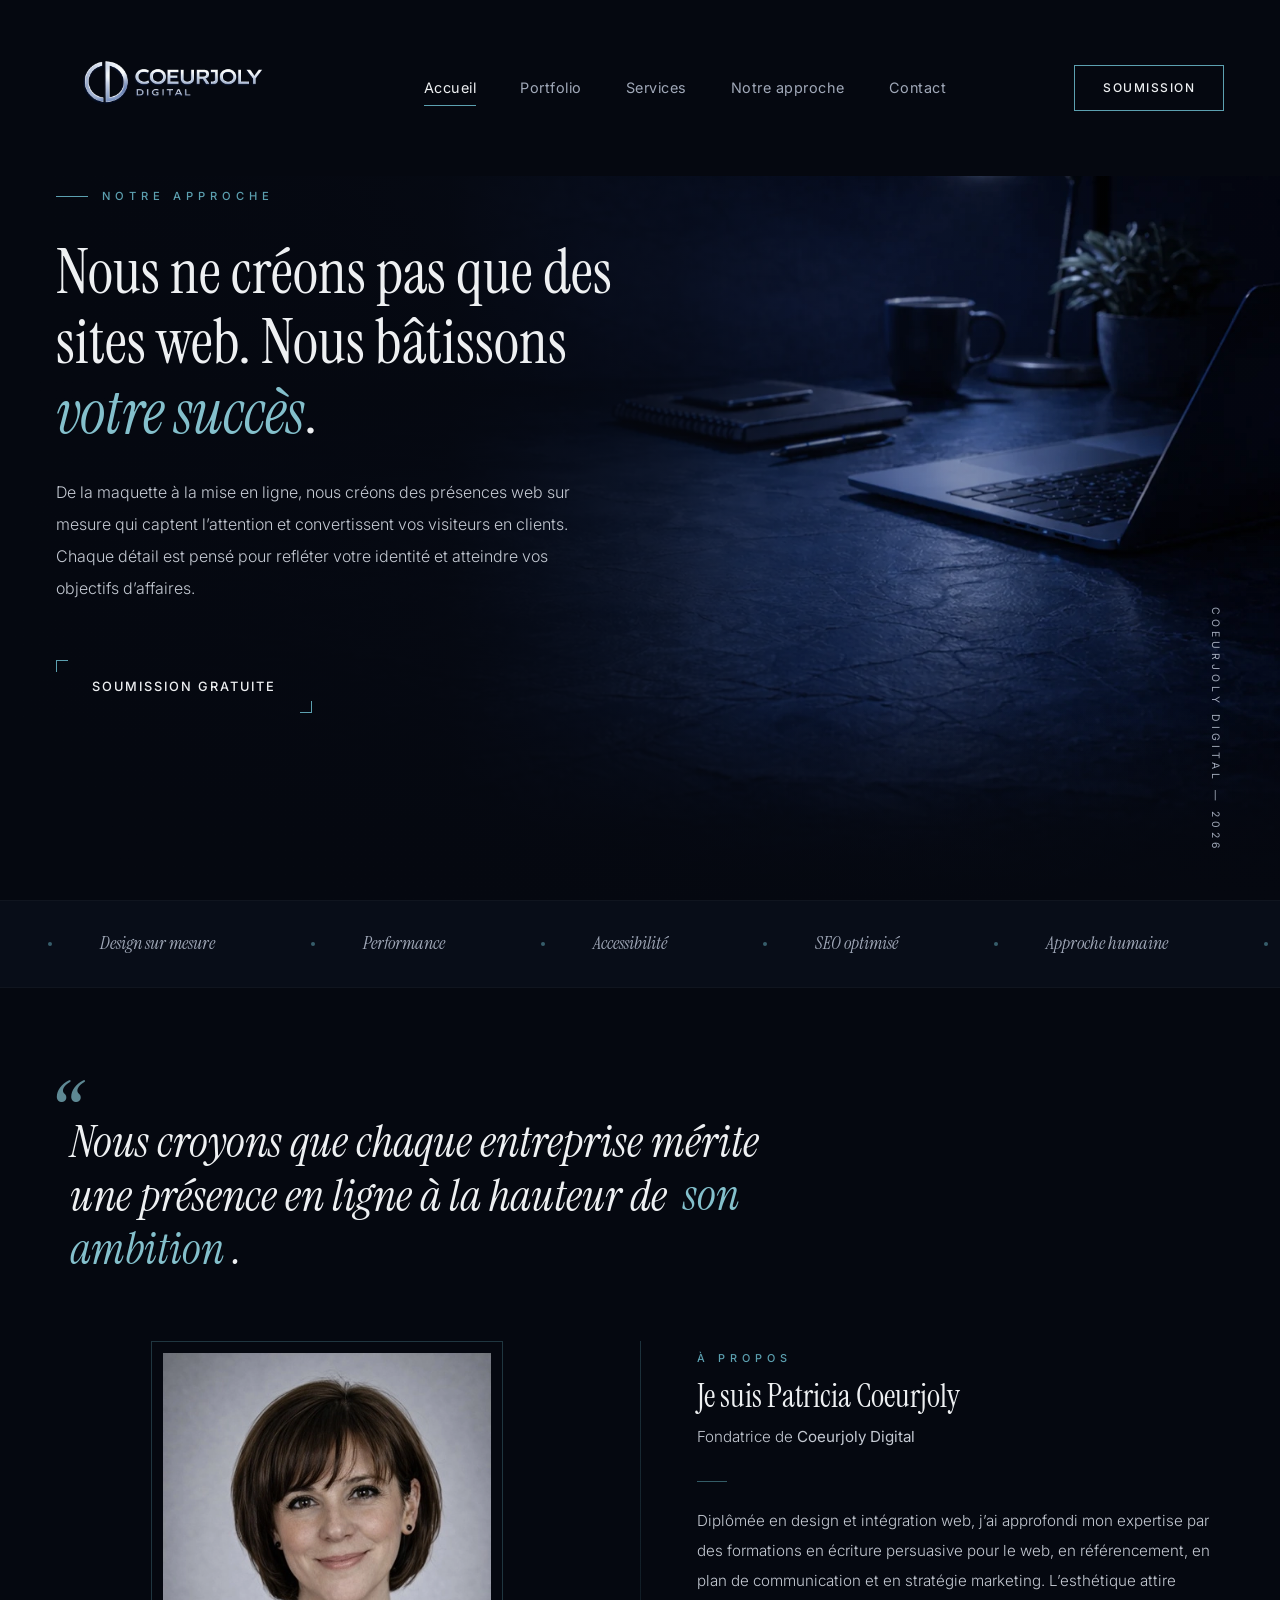
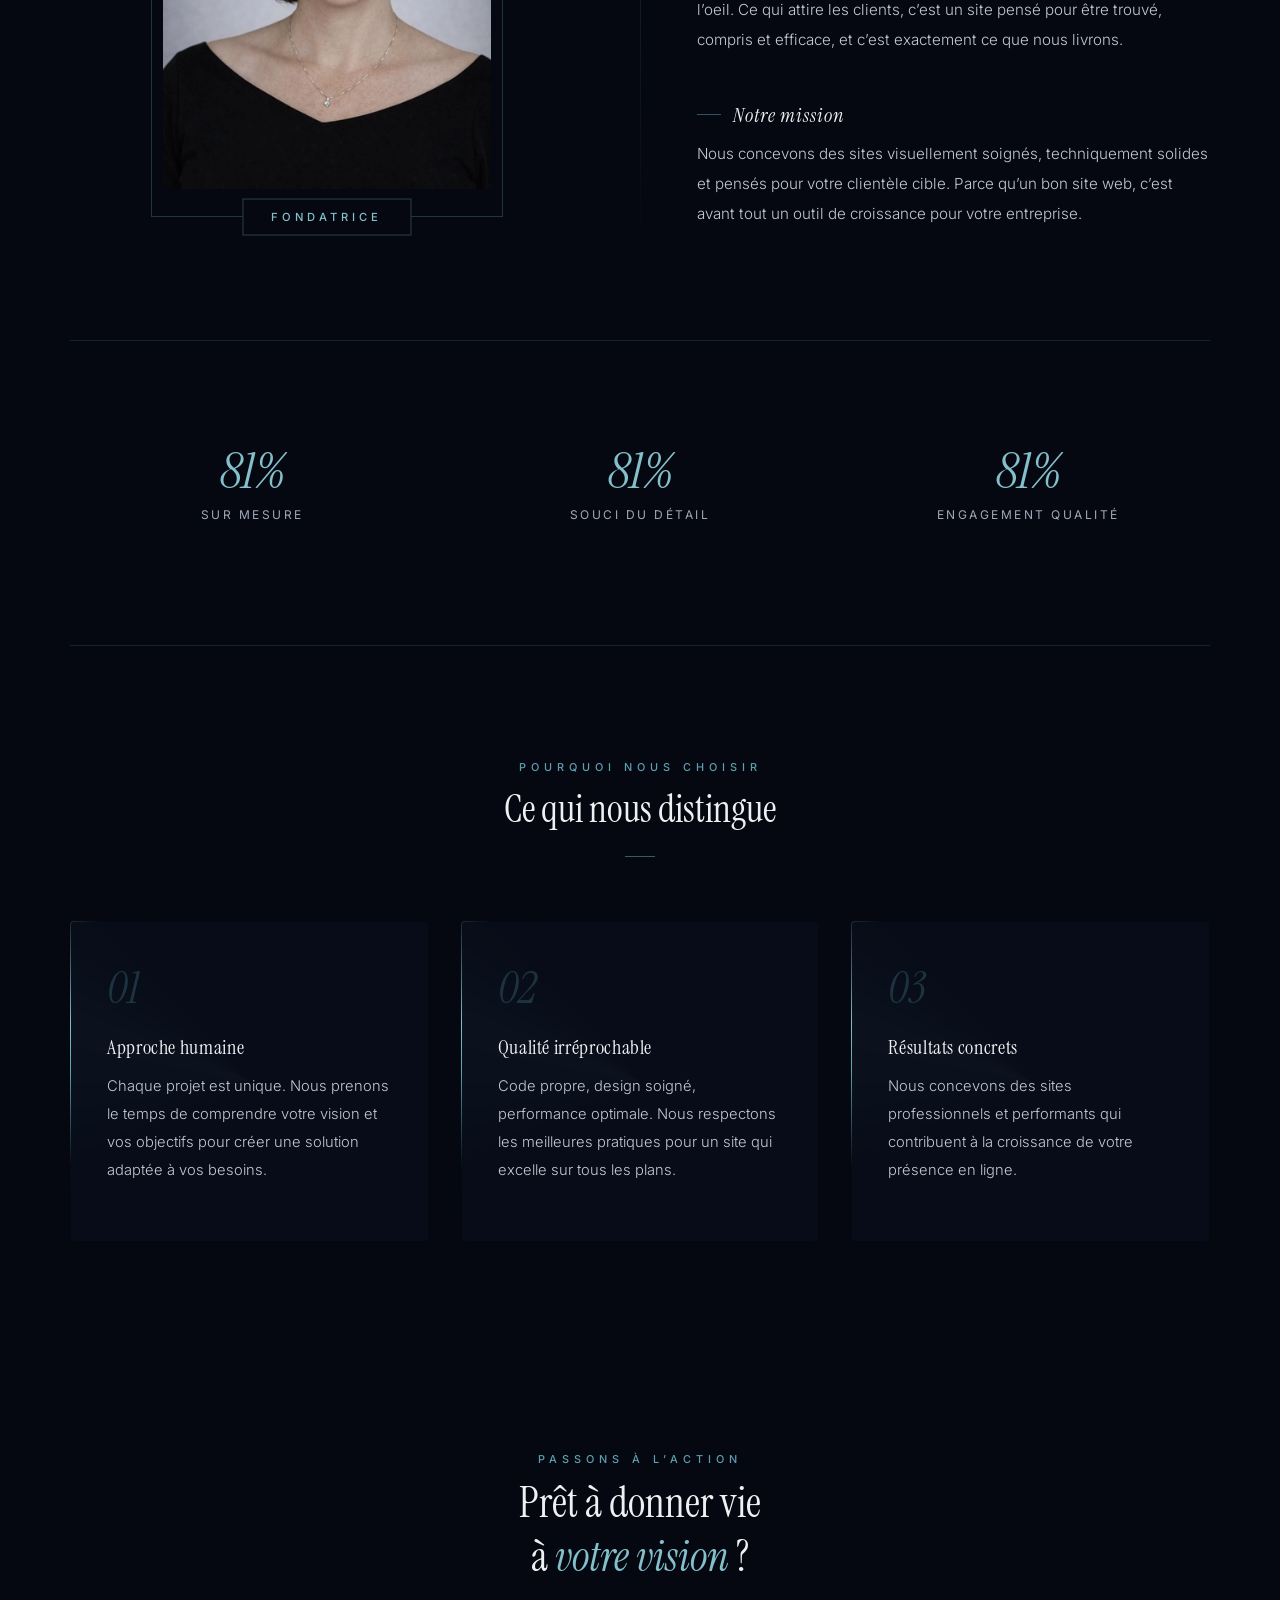
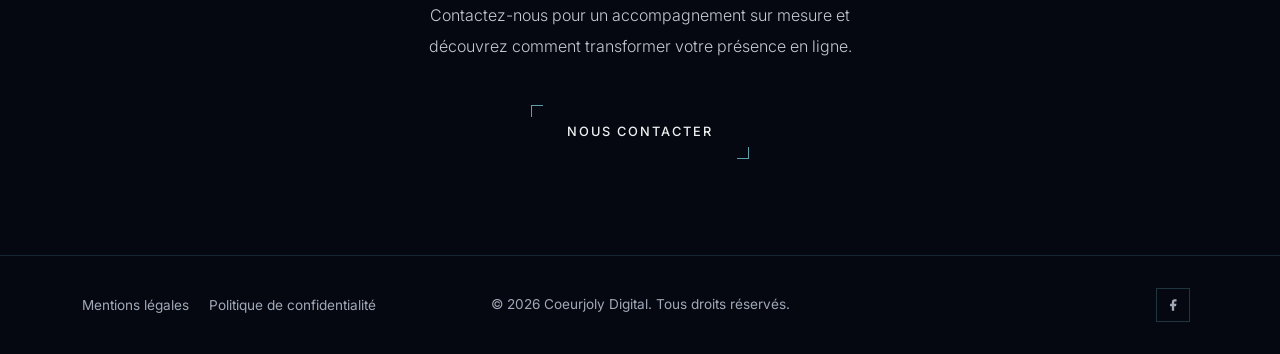
==== index.html @ 4da20a9d "changment nom logo, changment image" ====
<!DOCTYPE html>
<html lang="fr-CA">
<head>
  <meta charset="UTF-8">
  <meta name="viewport" content="width=device-width, initial-scale=1.0">
  <title>Coeurjoly Digital &ndash; Cr&eacute;ation de sites web professionnels au Qu&eacute;bec</title>
  <meta name="description" content="Coeurjoly Digital&nbsp;: cr&eacute;ation, refonte et optimisation de sites web professionnels au Qu&eacute;bec. Design sur mesure, performance et r&eacute;sultats concrets.">
  <link rel="canonical" href="https://coeurjolydigital.ca/">
  <meta property="og:title" content="Coeurjoly Digital &ndash; Cr&eacute;ation de sites web professionnels au Qu&eacute;bec">
  <meta property="og:description" content="Coeurjoly Digital&nbsp;: cr&eacute;ation, refonte et optimisation de sites web professionnels au Qu&eacute;bec. Design sur mesure, performance et r&eacute;sultats concrets.">
  <meta property="og:image" content="https://coeurjolydigital.ca/assets/images/og-image.png">
  <meta property="og:url" content="https://coeurjolydigital.ca/">
  <meta property="og:type" content="website">
  <meta property="og:locale" content="fr_CA">
  <meta property="og:site_name" content="Coeurjoly Digital">
  <link rel="apple-touch-icon" sizes="180x180" href="assets/images/apple-touch-icon.png">
  <meta name="theme-color" content="#5ca0b0">
  <link rel="preconnect" href="https://fonts.googleapis.com">
  <link rel="preconnect" href="https://fonts.gstatic.com" crossorigin>
  <link href="https://fonts.googleapis.com/css2?family=Instrument+Serif:ital@0;1&amp;family=Inter:wght@200;300;400;500;600&amp;display=swap" rel="stylesheet">
  <link href="https://cdn.jsdelivr.net/npm/bootstrap@5.3.3/dist/css/bootstrap.min.css" rel="stylesheet">
  <link rel="stylesheet" href="assets/css/styles.css">
  <link rel="stylesheet" href="assets/css/responsive.css">
  <script type="application/ld+json">
  {
    "@context": "https://schema.org",
    "@type": "BreadcrumbList",
    "itemListElement": [
      {"@type": "ListItem", "position": 1, "name": "Accueil", "item": "https://coeurjolydigital.ca/"}
    ]
  }
  </script>
</head>
<body>
  <a href="#main-content" class="skip-link visually-hidden-focusable">Aller au contenu principal</a>

  <header class="topbar" role="banner">
    <a class="topbar__logo" href="index.html" aria-label="Coeurjoly Digital &ndash; Accueil">
      <img src="assets/images/logo-couleur.webp" alt="Logo Coeurjoly Digital" width="400" height="134">
    </a>
    <nav class="topbar__nav" aria-label="Navigation principale">
      <a class="topbar__link topbar__link--on" href="index.html" aria-current="page">Accueil</a>
      <a class="topbar__link" href="portfolio.html">Portfolio</a>
      <a class="topbar__link" href="services.html">Services</a>
      <a class="topbar__link" href="a-propos.html">Notre approche</a>
      <a class="topbar__link" href="contact.html">Contact</a>
    </nav>
    <a class="topbar__cta d-none d-lg-inline-block" href="soumission.html">Soumission</a>
    <button class="topbar__toggle d-lg-none" type="button" aria-label="Ouvrir le menu"><span></span><span></span><span></span></button>
  </header>

  <main id="main-content">

    <section class="hero" aria-labelledby="hh">
      <div class="hero__bg" aria-hidden="true"></div>
      <div class="hero__fade" aria-hidden="true"></div>
      <div class="hero__left">
        <p class="hero__tag">Notre approche</p>
        <h1 id="hh" class="hero__h1">Nous ne cr&eacute;ons pas que des sites&nbsp;web. Nous b&acirc;tissons<br><i>votre succ&egrave;s</i>.</h1>
        <p class="hero__desc">De la maquette &agrave; la mise en ligne, nous cr&eacute;ons des pr&eacute;sences web sur mesure qui captent l&rsquo;attention et convertissent vos visiteurs en clients. Chaque d&eacute;tail est pens&eacute; pour refl&eacute;ter votre identit&eacute; et atteindre vos objectifs d&rsquo;affaires.</p>
        <div class="hero__actions">
          <a class="btn-corners" href="soumission.html">Soumission gratuite</a>
        </div>
      </div>
      <span class="hero__side" aria-hidden="true">Coeurjoly Digital &mdash; 2026</span>
    </section>

    <div id="marquee-band" class="marquee" aria-hidden="true">
      <div class="marquee__track">
        <span class="marquee__item"><span class="marquee__dot"></span>Design sur mesure</span>
        <span class="marquee__item"><span class="marquee__dot"></span>Performance</span>
        <span class="marquee__item"><span class="marquee__dot"></span>Accessibilit&eacute;</span>
        <span class="marquee__item"><span class="marquee__dot"></span>SEO optimis&eacute;</span>
        <span class="marquee__item"><span class="marquee__dot"></span>Approche humaine</span>
        <span class="marquee__item"><span class="marquee__dot"></span>R&eacute;sultats concrets</span>
        <span class="marquee__item"><span class="marquee__dot"></span>Design sur mesure</span>
        <span class="marquee__item"><span class="marquee__dot"></span>Performance</span>
        <span class="marquee__item"><span class="marquee__dot"></span>Accessibilit&eacute;</span>
        <span class="marquee__item"><span class="marquee__dot"></span>SEO optimis&eacute;</span>
        <span class="marquee__item"><span class="marquee__dot"></span>Approche humaine</span>
        <span class="marquee__item"><span class="marquee__dot"></span>R&eacute;sultats concrets</span>
      </div>
    </div>

    <section id="about" class="section--bg" aria-labelledby="ah">
      <div class="container about">
        <p class="about__intro rv">Nous croyons que chaque entreprise m&eacute;rite une pr&eacute;sence en ligne &agrave; la hauteur de <mark>son ambition</mark>.</p>
        <div class="about__grid">
          <div class="about__photo-side rv">
            <div class="about__card">
              <div class="about__card-border" aria-hidden="true"></div>
              <div class="about__card-inner">
                <img class="about__photo" src="assets/images/entrepreneur.webp"
                  alt="Patricia Coeurjoly, fondatrice de Coeurjoly Digital" width="340" height="420" loading="lazy">
              </div>
              <span class="about__card-label">Fondatrice</span>
            </div>
          </div>
          <div class="about__divider rv" aria-hidden="true"></div>
          <div class="about__info">
            <p class="sec-tag rv">&Agrave; propos</p>
            <h2 class="about__name rv" id="ah">Je suis Patricia Coeurjoly</h2>
            <p class="about__role rv">Fondatrice de <strong>Coeurjoly Digital</strong></p>
            <hr class="sec-line rv" aria-hidden="true">
            <p class="about__p rv mt-4">Diplôm&eacute;e en design et int&eacute;gration web, j&rsquo;ai approfondi mon expertise par des formations en &eacute;criture persuasive pour le web, en r&eacute;f&eacute;rencement, en plan de communication et en strat&eacute;gie marketing. L&rsquo;esth&eacute;tique attire l&rsquo;oeil. Ce qui attire les clients, c&rsquo;est un site pens&eacute; pour &ecirc;tre trouv&eacute;, compris et efficace, et c&rsquo;est exactement ce que nous livrons.</p>
            <h3 class="about__label rv">Notre mission</h3>
            <p class="about__p rv">Nous concevons des sites visuellement soign&eacute;s, techniquement solides et pens&eacute;s pour votre client&egrave;le cible. Parce qu&rsquo;un bon site web, c&rsquo;est avant tout un outil de croissance pour votre entreprise.</p>
          </div>
        </div>
      </div>
    </section>

    <section class="section--bg" aria-labelledby="sth">
      <div class="container stats">
        <h2 class="visually-hidden" id="sth">Nos engagements</h2>
        <div class="row">
          <div class="col-md-4">
            <div class="stat rv">
              <span class="stat__num" data-count="100" data-suffix="%">0%</span>
              <p class="stat__label">Sur mesure</p>
            </div>
          </div>
          <div class="col-md-4">
            <div class="stat rv">
              <span class="stat__num" data-count="100" data-suffix="%">0%</span>
              <p class="stat__label">Souci du d&eacute;tail</p>
            </div>
          </div>
          <div class="col-md-4">
            <div class="stat rv">
              <span class="stat__num" data-count="100" data-suffix="%">0%</span>
              <p class="stat__label">Engagement qualit&eacute;</p>
            </div>
          </div>
        </div>
      </div>
    </section>

    <section class="section--bg" aria-labelledby="avh">
      <div class="container adv">
        <div class="adv__header">
          <p class="sec-tag rv">Pourquoi nous choisir</p>
          <h2 class="sec-h2 rv" id="avh">Ce qui nous distingue</h2>
          <hr class="sec-line rv" aria-hidden="true">
        </div>
        <div class="adv__grid">
          <div class="adv-card rv">
            <div class="adv-card__glow" aria-hidden="true"></div>
            <div class="adv-card__content">
              <span class="adv-card__num" aria-hidden="true">01</span>
              <h3 class="adv-card__h">Approche humaine</h3>
              <p class="adv-card__p">Chaque projet est unique. Nous prenons le temps de comprendre votre vision et vos objectifs pour cr&eacute;er une solution adapt&eacute;e &agrave; vos besoins.</p>
            </div>
          </div>
          <div class="adv-card rv">
            <div class="adv-card__glow" aria-hidden="true"></div>
            <div class="adv-card__content">
              <span class="adv-card__num" aria-hidden="true">02</span>
              <h3 class="adv-card__h">Qualit&eacute; irr&eacute;prochable</h3>
              <p class="adv-card__p">Code propre, design soign&eacute;, performance optimale. Nous respectons les meilleures pratiques pour un site qui excelle sur tous les plans.</p>
            </div>
          </div>
          <div class="adv-card rv">
            <div class="adv-card__glow" aria-hidden="true"></div>
            <div class="adv-card__content">
              <span class="adv-card__num" aria-hidden="true">03</span>
              <h3 class="adv-card__h">R&eacute;sultats concrets</h3>
              <p class="adv-card__p">Nous concevons des sites professionnels et performants qui contribuent &agrave; la croissance de votre pr&eacute;sence en ligne.</p>
            </div>
          </div>
        </div>
      </div>
    </section>

    <section class="section--bg" aria-labelledby="ch">
      <div class="container cta-block">
        <p class="sec-tag rv">Passons &agrave; l&rsquo;action</p>
        <h2 class="cta-block__h rv" id="ch">Pr&ecirc;t &agrave; donner vie<br>&agrave; <i>votre vision</i>&nbsp;?</h2>
        <p class="cta-block__p rv">Contactez-nous pour un accompagnement sur mesure et d&eacute;couvrez comment transformer votre pr&eacute;sence en ligne.</p>
        <a class="btn-corners rv" href="contact.html">Nous contacter</a>
      </div>
    </section>

  </main>

  <footer class="ft" role="contentinfo">
    <div class="container">
      <div class="row align-items-center">
        <div class="col-md-4 mb-2 mb-md-0">
          <a class="me-3" href="mentions-legales.html">Mentions l&eacute;gales</a>
          <a href="politique-confidentialite.html">Politique de confidentialit&eacute;</a>
        </div>
        <div class="col-md-4 text-md-center mb-2 mb-md-0">
          <p class="ft__copy mb-0">&copy; 2026 Coeurjoly Digital. Tous droits r&eacute;serv&eacute;s.</p>
        </div>
        <div class="col-md-4 text-md-end">
          <div class="d-flex gap-2 justify-content-md-end" role="group" aria-label="R&eacute;seaux sociaux">
            <a class="ft__soc" href="#" aria-label="Facebook"><svg viewBox="0 0 24 24"><path d="M18 2h-3a5 5 0 0 0-5 5v3H7v4h3v8h4v-8h3l1-4h-4V7a1 1 0 0 1 1-1h3z"/></svg></a>
            <rect x="2" y="9" width="4" height="12"/><circle cx="4" cy="4" r="2"/></svg></a>
          </div>
        </div>
      </div>
    </div>
  </footer>

  <script src="https://cdn.jsdelivr.net/npm/bootstrap@5.3.3/dist/js/bootstrap.bundle.min.js"></script>
  <script src="assets/js/index.js"></script>
</body>
</html>
---- assets/css/styles.css ----
/* ============ Variables ============ */
:root {
  --accent: #5ca0b0;
  --accent-soft: #84c0cc;
  --accent-glow: rgba(92, 160, 176, 0.06);
  --cream: #e8dfd0;
  --dark: #050810;
  --dark2: #080d18;
  --dark-card: rgba(8, 13, 24, 0.97);
  --border: rgba(92, 160, 176, 0.18);
  --border-hover: rgba(92, 160, 176, 0.35);
  --text: #eef0f2;
  --text-warm: #d8d0c4;
  --text-dim: #c4c9d2;
  --text-muted: #a0a8b8;
  --serif: 'Instrument Serif', Georgia, serif;
  --sans: 'Inter', 'Segoe UI', sans-serif;
  --ease: cubic-bezier(0.16, 1, 0.3, 1);
}

*,
*::before,
*::after {
  box-sizing: border-box;
}

html {
  scroll-behavior: smooth;
}

body {
  margin: 0;
  font-family: var(--sans);
  color: var(--text);
  background: var(--dark);
  line-height: 1.7;
  -webkit-font-smoothing: antialiased;
  overflow-x: hidden;
}

a {
  color: var(--accent-soft);
}

a:hover {
  color: var(--text);
}

::selection {
  background: var(--accent);
  color: var(--dark);
}

/* ============ Skip Link ============ */
.skip-link:focus {
  position: fixed;
  top: 0.625rem;
  left: 0.625rem;
  z-index: 9999;
  padding: 0.75rem 1.5rem;
  background: var(--accent);
  color: #000;
  font-weight: 600;
  border-radius: 0.375rem;
  text-decoration: none;
}

/* ============ Animations ============ */
@keyframes fadeUp {
  from {
    opacity: 0;
    transform: translateY(1.375rem);
  }
  to {
    opacity: 1;
    transform: translateY(0);
  }
}

@keyframes marquee {
  0% {
    transform: translateX(0);
  }
  100% {
    transform: translateX(-50%);
  }
}

@property --border-angle {
  syntax: '<angle>';
  initial-value: 0deg;
  inherits: false;
}

@keyframes borderSpin {
  0% { --border-angle: 0deg; }
  100% { --border-angle: 360deg; }
}

.rv {
  opacity: 0;
  transform: translateY(1.375rem);
  transition: opacity 0.65s var(--ease), transform 0.65s var(--ease);
}

.rv--on {
  opacity: 1;
  transform: translateY(0);
}

/* ============ NAV ============ */
.topbar {
  position: fixed;
  top: 0;
  left: 0;
  right: 0;
  z-index: 100;
  display: flex;
  align-items: center;
  justify-content: space-between;
  padding: 0.5rem 3.5rem;
  background: var(--dark);
  transition: all 0.5s var(--ease);
}

.topbar--solid {
  background: var(--dark);
  -webkit-backdrop-filter: blur(1rem);
  backdrop-filter: blur(1rem);
  padding: 0.5rem 3.5rem;
  box-shadow: 0 0.0625rem 1.875rem rgba(0, 0, 0, 0.4);
}

.topbar__logo {
  display: flex;
  align-items: center;
  gap: 0.625rem;
  text-decoration: none;
  line-height: 1;
}

.topbar__logo img {
  height: 10rem;
  width: auto;
}

.topbar__nav {
  display: flex;
  align-items: center;
  gap: 2.75rem;
}

.topbar__link {
  color: var(--text-muted);
  font-size: 0.9rem;
  font-weight: 400;
  text-decoration: none;
  letter-spacing: 0.03125rem;
  transition: color 0.3s;
  position: relative;
}

.topbar__link:hover,
.topbar__link:focus {
  color: var(--text);
}

.topbar__link--on {
  color: var(--text);
}

.topbar__link--on::after {
  content: '';
  position: absolute;
  bottom: -0.375rem;
  left: 0;
  right: 0;
  height: 0.0625rem;
  background: var(--accent);
}

.topbar__cta {
  position: relative;
  font-size: 0.75rem;
  padding: 0.75rem 1.75rem;
  color: var(--text);
  text-decoration: none;
  letter-spacing: 0.09375rem;
  text-transform: uppercase;
  font-weight: 500;
  border: 0.0625rem solid var(--accent);
  overflow: hidden;
  transition: color 0.35s var(--ease);
  z-index: 1;
}

.topbar__cta::before {
  content: '';
  position: absolute;
  bottom: 0;
  left: 0;
  width: 100%;
  height: 0;
  background: var(--accent);
  transition: height 0.35s var(--ease);
  z-index: -1;
}

.topbar__cta:hover {
  color: var(--dark);
}

.topbar__cta:hover::before {
  height: 100%;
}

.topbar__toggle {
  display: none;
  background: none;
  border: none;
  width: 1.75rem;
  height: 1.125rem;
  position: relative;
  cursor: pointer;
  padding: 0;
}

.topbar__toggle span {
  display: block;
  width: 100%;
  height: 0.0625rem;
  background: var(--text);
  position: absolute;
  left: 0;
  transition: all 0.3s;
}

.topbar__toggle span:nth-child(1) {
  top: 0;
}

.topbar__toggle span:nth-child(2) {
  top: 50%;
  transform: translateY(-50%);
}

.topbar__toggle span:nth-child(3) {
  bottom: 0;
}

/* ============ HERO ============ */
.hero {
  position: relative;
  height: 100vh;
  display: flex;
  overflow: hidden;
}

.hero__bg {
  position: absolute;
  inset: 0;
  background-image: url('../images/arriere-plan-ordi.webp');
  background-size: cover;
  background-position: right top;
  background-repeat: no-repeat;
}

.hero__fade {
  position: absolute;
  inset: 0;
  background:
    linear-gradient(
      90deg,
      var(--dark) 0%,
      rgba(5, 8, 16, 0.97) 35%,
      rgba(5, 8, 16, 0.75) 52%,
      rgba(5, 8, 16, 0.25) 70%,
      rgba(5, 8, 16, 0.05) 100%
    ),
    linear-gradient(
      180deg,
      rgba(5, 8, 16, 0.2) 0%,
      transparent 20%,
      transparent 78%,
      rgba(5, 8, 16, 0.85) 92%,
      var(--dark) 100%
    );
}

.hero__left {
  position: relative;
  z-index: 2;
  width: 52%;
  min-width: 19.375rem;
  max-width: 42rem;
  display: flex;
  flex-direction: column;
  justify-content: center;
  padding: 0 0 0 3.5rem;
}

.hero__tag {
  display: inline-flex;
  align-items: center;
  gap: 0.875rem;
  font-size: 0.7rem;
  font-weight: 500;
  letter-spacing: 0.3125rem;
  text-transform: uppercase;
  color: var(--accent);
  margin-bottom: 2rem;
  opacity: 0;
  animation: fadeUp 0.6s var(--ease) 0.3s forwards;
}

.hero__tag::before {
  content: '';
  width: 2rem;
  height: 0.0625rem;
  background: var(--accent);
}

.hero__h1 {
  font-family: var(--serif);
  font-size: 3.8rem;
  font-weight: 400;
  line-height: 1.15;
  color: var(--text);
  margin-bottom: 1.75rem;
  opacity: 0;
  animation: fadeUp 0.8s var(--ease) 0.45s forwards;
}

.hero__h1 i {
  font-style: italic;
  color: var(--accent-soft);
}

.hero__desc {
  font-size: 1rem;
  color: var(--text-dim);
  font-weight: 300;
  line-height: 2;
  max-width: 34rem;
  opacity: 0;
  animation: fadeUp 0.8s var(--ease) 0.6s forwards;
}

.hero__actions {
  margin-top: 2.5rem;
  display: flex;
  align-items: center;
  gap: 2rem;
  opacity: 0;
  animation: fadeUp 0.8s var(--ease) 0.75s forwards;
}

.btn-corners {
  position: relative;
  display: inline-block;
  padding: 1rem 2.25rem;
  color: var(--text);
  text-decoration: none;
  font-size: 0.8rem;
  font-weight: 500;
  letter-spacing: 0.125rem;
  text-transform: uppercase;
  text-align: center;
  transition: color 0.35s var(--ease);
}

.btn-corners::before,
.btn-corners::after {
  content: '';
  position: absolute;
  width: 0.75rem;
  height: 0.75rem;
  transition: all 0.4s var(--ease);
}

.btn-corners::before {
  top: 0;
  left: 0;
  border-top: 0.0625rem solid var(--accent);
  border-left: 0.0625rem solid var(--accent);
}

.btn-corners::after {
  bottom: 0;
  right: 0;
  border-bottom: 0.0625rem solid var(--accent);
  border-right: 0.0625rem solid var(--accent);
}

.btn-corners:hover::before,
.btn-corners:hover::after {
  width: 100%;
  height: 100%;
}

.btn-corners:hover {
  color: var(--accent-soft);
}

.hero__ghost {
  color: var(--text-muted);
  font-size: 0.8rem;
  text-decoration: none;
  letter-spacing: 0.0625rem;
  transition: color 0.3s;
  display: flex;
  align-items: center;
  gap: 0.375rem;
}

.hero__ghost:hover {
  color: var(--text-dim);
}

.hero__ghost span {
  display: inline-block;
  transition: transform 0.3s var(--ease);
}

.hero__ghost:hover span {
  transform: translateY(0.25rem);
}

.hero__side {
  position: absolute;
  right: 3.5rem;
  bottom: 3rem;
  z-index: 2;
  font-size: 0.65rem;
  letter-spacing: 0.25rem;
  text-transform: uppercase;
  color: var(--text-muted);
  writing-mode: vertical-rl;
  opacity: 0;
  animation: fadeUp 0.6s var(--ease) 1s forwards;
}

/* ============ Marquee ============ */
.marquee {
  overflow: hidden;
  padding: 1.75rem 0;
  border-top: 0.0625rem solid rgba(255, 255, 255, 0.03);
  border-bottom: 0.0625rem solid rgba(255, 255, 255, 0.03);
  background: var(--dark2);
}

.marquee__track {
  display: flex;
  white-space: nowrap;
  animation: marquee 30s linear infinite;
}

.marquee__item {
  font-family: var(--serif);
  font-size: 1.1rem;
  font-style: italic;
  color: var(--text-muted);
  padding: 0 3rem;
  display: flex;
  align-items: center;
  gap: 3rem;
}

.marquee__dot {
  width: 0.25rem;
  height: 0.25rem;
  border-radius: 50%;
  background: var(--accent);
  opacity: 0.55;
  flex-shrink: 0;
}

/* ============ Sections ============ */
.section--bg {
  position: relative;
  background: var(--dark);
}

.sec-tag {
  font-size: 0.68rem;
  font-weight: 500;
  letter-spacing: 0.3125rem;
  text-transform: uppercase;
  color: var(--accent);
  margin-bottom: 0.5rem;
}

.sec-h2 {
  font-family: var(--serif);
  font-size: 2.4rem;
  font-weight: 400;
  color: var(--text);
  line-height: 1.35;
}

.sec-line {
  width: 1.875rem;
  height: 0.0625rem;
  background: var(--accent);
  border: none;
  margin: 1.25rem 0 0;
  opacity: 0.55;
}

/* ============ About ============ */
.about {
  padding: 8rem 0 6rem;
}

.about__intro {
  font-family: var(--serif);
  font-size: 2.8rem;
  font-weight: 400;
  font-style: italic;
  color: var(--text);
  line-height: 1.2;
  max-width: 43.75rem;
  margin-bottom: 4rem;
  position: relative;
}

.about__intro::before {
  content: '\201C';
  position: absolute;
  top: -2.5rem;
  left: -1.25rem;
  font-size: 6rem;
  color: var(--accent-soft);
  opacity: 0.7;
  line-height: 1;
  font-family: var(--serif);
}

.about__intro mark {
  background: none;
  color: var(--accent-soft);
}

.about__grid {
  display: grid;
  grid-template-columns: 1fr 0.125rem 1fr;
  gap: 3.5rem;
  align-items: start;
}

.about__divider {
  width: 0.0625rem;
  height: 100%;
  background: linear-gradient(180deg, var(--accent), transparent);
  opacity: 0.28;
  justify-self: center;
}

.about__photo-side {
  position: relative;
  display: flex;
  justify-content: center;
}

/* ============ About Photo Card ============ */
.about__card {
  position: relative;
  max-width: 22rem;
  width: 100%;
  padding: 0.75rem;
  padding-bottom: 1.75rem;
}

.about__card-border {
  position: absolute;
  inset: 0;
  border: 0.0625rem solid rgba(92, 160, 176, 0.3);
  pointer-events: none;
}

.about__card-inner {
  position: relative;
  display: flex;
  flex-direction: column;
  align-items: center;
}

.about__photo {
  width: 100%;
  height: auto;
  display: block;
}

.about__card-label {
  position: absolute;
  bottom: 0;
  left: 50%;
  transform: translate(-50%, 50%);
  padding: 0.5rem 1.75rem;
  font-size: 0.7rem;
  font-weight: 500;
  letter-spacing: 0.25rem;
  text-transform: uppercase;
  color: var(--accent-soft);
  border: 0.0625rem solid rgba(92, 160, 176, 0.38);
  background: var(--dark);
  text-align: center;
  white-space: nowrap;
  z-index: 2;
}

.about__info {
  padding-top: 0.5rem;
}

.about__name {
  font-family: var(--serif);
  font-size: 2rem;
  font-weight: 400;
  color: var(--text);
  line-height: 1.3;
  margin-bottom: 0.3rem;
}

.about__role {
  font-size: 0.95rem;
  color: var(--text-dim);
  font-weight: 300;
  margin-bottom: 2rem;
  margin-top: 0.4rem;
}

.about__role b {
  color: var(--accent-soft);
  font-weight: 500;
}

.about__p {
  font-size: 0.95rem;
  color: var(--text-dim);
  line-height: 1.95;
  font-weight: 300;
}

.about__label {
  font-family: var(--serif);
  font-size: 1.25rem;
  font-weight: 400;
  font-style: italic;
  color: var(--text);
  margin-top: 3rem;
  margin-bottom: 0.8rem;
  letter-spacing: 0.0625rem;
  display: flex;
  align-items: center;
  gap: 0.75rem;
}

.about__label::before {
  content: '';
  width: 1.5rem;
  height: 0.0625rem;
  background: var(--accent);
  flex-shrink: 0;
  opacity: 0.5;
}

/* ============ Stats ============ */
.stats {
  padding: 5rem 0;
  border-top: 0.0625rem solid var(--border);
  border-bottom: 0.0625rem solid var(--border);
}

.stat {
  text-align: center;
  padding: 1.5rem 0;
  position: relative;
}

.stat::after {
  content: '';
  position: absolute;
  right: 0;
  top: 20%;
  height: 60%;
  width: 0.0625rem;
  background: var(--border);
}

.stat:last-child::after {
  display: none;
}

.stat__num {
  font-family: var(--serif);
  font-size: 3.2rem;
  font-weight: 400;
  color: var(--accent-soft);
  line-height: 1;
  margin-bottom: 0.5rem;
  display: block;
  font-style: italic;
}

.stat__label {
  font-size: 0.75rem;
  color: var(--text-muted);
  letter-spacing: 0.15625rem;
  text-transform: uppercase;
  font-weight: 400;
}

/* ============ Advantages ============ */
.adv {
  padding: 7rem 0;
}

.adv__header {
  text-align: center;
  margin-bottom: 4rem;
}

.adv__header .sec-line {
  margin: 1.25rem auto 0;
}

.adv__grid {
  display: grid;
  grid-template-columns: repeat(3, 1fr);
  gap: 2rem;
}

.adv-card {
  position: relative;
  border-radius: 0.25rem;
  padding: 0.0625rem;
  height: 100%;
  overflow: hidden;
  background:
    conic-gradient(
      from var(--border-angle, 0deg),
      transparent 0%,
      transparent 68%,
      var(--accent) 76%,
      var(--accent-soft) 80%,
      transparent 88%,
      transparent 100%
    );
  animation: borderSpin 4s linear infinite;
}

.adv-card__content {
  position: relative;
  background: var(--dark-card);
  border-radius: 0.1875rem;
  padding: 2.75rem 2.25rem 2.5rem;
  height: 100%;
  transition: box-shadow 0.4s var(--ease);
}

.adv-card:hover .adv-card__content {
  box-shadow:
    0 1.25rem 3.125rem rgba(0, 0, 0, 0.4),
    0 0 2.5rem rgba(92, 160, 176, 0.06);
}

.adv-card__glow {
  position: absolute;
  inset: -50%;
  background:
    conic-gradient(
      from var(--border-angle, 0deg),
      transparent 0%,
      transparent 66%,
      rgba(92, 160, 176, 0.12) 76%,
      rgba(132, 192, 204, 0.06) 80%,
      transparent 90%,
      transparent 100%
    );
  animation: borderSpin 4s linear infinite;
  filter: blur(1.5rem);
  z-index: -1;
  pointer-events: none;
}

.adv-card__num {
  font-family: var(--serif);
  font-size: 2.8rem;
  font-weight: 400;
  font-style: italic;
  color: var(--accent);
  opacity: 0.25;
  margin-bottom: 1.5rem;
  display: block;
  line-height: 1;
  transition: opacity 0.3s;
}

.adv-card:hover .adv-card__num {
  opacity: 0.4;
}

.adv-card__h {
  font-family: var(--serif);
  font-size: 1.25rem;
  font-weight: 400;
  color: var(--text);
  margin-bottom: 0.85rem;
  letter-spacing: 0.04rem;
  transition: color 0.3s;
}

.adv-card:hover .adv-card__h {
  color: var(--accent-soft);
}

.adv-card__p {
  font-size: 0.92rem;
  color: var(--text-dim);
  line-height: 1.9;
  font-weight: 300;
}

/* ============ CTA ============ */
.cta-block {
  padding: 6rem 0;
  text-align: center;
}

.cta-block__h {
  font-family: var(--serif);
  font-size: 2.6rem;
  font-weight: 400;
  color: var(--text);
  line-height: 1.3;
}

.cta-block__h i {
  font-style: italic;
  color: var(--accent-soft);
}

.cta-block__p {
  font-size: 1rem;
  color: var(--text-dim);
  max-width: 28rem;
  margin: 1rem auto 2.75rem;
  line-height: 1.9;
  font-weight: 300;
}

/* ============ Footer ============ */
.ft {
  background: var(--dark);
  border-top: 0.0625rem solid rgba(92, 160, 176, 0.2);
  padding: 2rem 0;
}

.ft a {
  color: var(--text-muted);
  text-decoration: none;
  font-size: 0.85rem;
  transition: color 0.3s;
}

.ft a:hover {
  color: var(--text-dim);
}

.ft__copy {
  font-size: 0.85rem;
  color: var(--text-muted);
}

.ft__soc {
  display: inline-flex;
  align-items: center;
  justify-content: center;
  width: 2.125rem;
  height: 2.125rem;
  border: 0.0625rem solid rgba(92, 160, 176, 0.3);
  color: var(--text-muted);
  transition: all 0.35s var(--ease);
}

.ft__soc:hover {
  border-color: var(--accent);
  color: var(--accent);
}

.ft__soc svg {
  width: 0.875rem;
  height: 0.875rem;
  fill: currentColor;
}

/* ============ Page Hero (sous-pages) ============ */
.pagehero {
  position: relative;
  padding: 12rem 0 6rem;
  overflow: hidden;
}

.pagehero__bg {
  position: absolute;
  inset: 0;
  background-image: url('../images/arriere-plan-ordi.webp');
  background-size: cover;
  background-position: right top;
  background-repeat: no-repeat;
  opacity: 0.3;
}

.pagehero__fade {
  position: absolute;
  inset: 0;
  background:
    linear-gradient(
      180deg,
      var(--dark) 0%,
      rgba(5, 8, 16, 0.7) 40%,
      rgba(5, 8, 16, 0.85) 70%,
      var(--dark) 100%
    );
}

.pagehero__inner {
  position: relative;
  z-index: 2;
  max-width: 46rem;
}

.pagehero__h1 {
  font-family: var(--serif);
  font-size: 3.2rem;
  font-weight: 400;
  line-height: 1.2;
  color: var(--text);
  margin-bottom: 1.5rem;
  opacity: 0;
  animation: fadeUp 0.8s var(--ease) 0.3s forwards;
}

.pagehero__h1 i {
  font-style: italic;
  color: var(--accent-soft);
}

.pagehero__desc {
  font-size: 1.05rem;
  color: var(--text-dim);
  font-weight: 300;
  line-height: 2;
  max-width: 38rem;
  opacity: 0;
  animation: fadeUp 0.8s var(--ease) 0.5s forwards;
}

/* ============ Services ============ */
.svc {
  padding: 7rem 0;
}

.svc__header {
  text-align: center;
  margin-bottom: 4.5rem;
}

.svc__header .sec-line {
  margin: 1.25rem auto 0;
}

.svc__grid {
  display: grid;
  grid-template-columns: repeat(2, 1fr);
  gap: 2rem;
}

.svc-card {
  position: relative;
  background: var(--dark-card);
  border: 0.0625rem solid var(--border);
  transition: border-color 0.4s var(--ease), box-shadow 0.4s var(--ease);
  overflow: hidden;
}

.svc-card:hover {
  border-color: var(--border-hover);
  box-shadow:
    0 1.25rem 3.75rem rgba(0, 0, 0, 0.35),
    0 0 2.5rem var(--accent-glow);
}

.svc-card__accent {
  position: absolute;
  top: 0;
  left: 0;
  width: 0;
  height: 0.125rem;
  background: linear-gradient(90deg, var(--accent), var(--accent-soft));
  transition: width 0.5s var(--ease);
}

.svc-card:hover .svc-card__accent {
  width: 100%;
}

.svc-card__content {
  padding: 2.75rem 2.5rem 2.5rem;
}

.svc-card__top {
  display: flex;
  align-items: flex-start;
  justify-content: space-between;
  margin-bottom: 1.5rem;
}

.svc-card__num {
  font-family: var(--serif);
  font-size: 2.4rem;
  font-weight: 400;
  font-style: italic;
  color: var(--accent);
  opacity: 0.2;
  line-height: 1;
  transition: opacity 0.3s;
}

.svc-card:hover .svc-card__num {
  opacity: 0.38;
}

.svc-card__icon {
  width: 2.5rem;
  height: 2.5rem;
  color: var(--accent-soft);
  opacity: 0.5;
  transition: opacity 0.3s;
}

.svc-card:hover .svc-card__icon {
  opacity: 0.75;
}

.svc-card__icon svg {
  width: 100%;
  height: 100%;
}

.svc-card__h {
  font-family: var(--serif);
  font-size: 1.35rem;
  font-weight: 400;
  color: var(--text);
  margin-bottom: 0.85rem;
  transition: color 0.3s;
}

.svc-card:hover .svc-card__h {
  color: var(--accent-soft);
}

.svc-card__p {
  font-size: 0.92rem;
  color: var(--text-dim);
  line-height: 1.9;
  font-weight: 300;
  margin-bottom: 1.5rem;
}

.svc-card__list {
  list-style: none;
  padding: 0;
  margin: 0;
  border-top: 0.0625rem solid var(--border);
  padding-top: 1.25rem;
}

.svc-card__list li {
  font-size: 0.85rem;
  color: var(--text-muted);
  font-weight: 300;
  padding: 0.35rem 0;
  padding-left: 1.25rem;
  position: relative;
  line-height: 1.7;
}

.svc-card__list li::before {
  content: '';
  position: absolute;
  left: 0;
  top: 0.85rem;
  width: 0.375rem;
  height: 0.0625rem;
  background: var(--accent);
  opacity: 0.55;
}

/* ============ Process ============ */
.process {
  padding: 7rem 0;
  border-top: 0.0625rem solid var(--border);
}

.process__header {
  text-align: center;
  margin-bottom: 4.5rem;
}

.process__header .sec-line {
  margin: 1.25rem auto 0;
}

.process__track {
  position: relative;
  max-width: 42rem;
  margin: 0 auto;
}

.process__step {
  position: relative;
  padding-left: 3.5rem;
  padding-bottom: 3.5rem;
}

.process__step:last-child {
  padding-bottom: 0;
}

.process__line {
  position: absolute;
  left: 0.5rem;
  top: 1.25rem;
  bottom: 0;
  width: 0.0625rem;
  background: linear-gradient(180deg, var(--accent), transparent);
  opacity: 0.25;
}

.process__step:last-child .process__line {
  display: none;
}

.process__dot {
  position: absolute;
  left: 0;
  top: 0.25rem;
  width: 1.0625rem;
  height: 1.0625rem;
  border: 0.0625rem solid var(--accent);
  background: var(--dark);
  display: flex;
  align-items: center;
  justify-content: center;
}

.process__dot::after {
  content: '';
  width: 0.3125rem;
  height: 0.3125rem;
  background: var(--accent-soft);
  opacity: 0.7;
}

.process__body {
  padding-top: 0;
}

.process__num {
  font-family: var(--serif);
  font-size: 0.85rem;
  font-style: italic;
  color: var(--accent);
  opacity: 0.5;
  display: block;
  margin-bottom: 0.35rem;
  letter-spacing: 0.0625rem;
}

.process__h {
  font-family: var(--serif);
  font-size: 1.3rem;
  font-weight: 400;
  color: var(--text);
  margin-bottom: 0.6rem;
}

.process__p {
  font-size: 0.92rem;
  color: var(--text-dim);
  line-height: 1.9;
  font-weight: 300;
  max-width: 34rem;
}

/* ============ Portfolio ============ */
.pf {
  padding: 7rem 0;
}

.pf__header {
  text-align: center;
  margin-bottom: 4.5rem;
}

.pf__header .sec-line {
  margin: 1.25rem auto 0;
}

.pf__grid {
  display: grid;
  grid-template-columns: repeat(2, 1fr);
  gap: 2rem;
}

.pf-card {
  position: relative;
  background: var(--dark-card);
  border: 0.0625rem solid var(--border);
  overflow: hidden;
  transition: border-color 0.4s var(--ease), box-shadow 0.4s var(--ease);
}

.pf-card:hover {
  border-color: var(--border-hover);
  box-shadow:
    0 1.25rem 3.75rem rgba(0, 0, 0, 0.35),
    0 0 2.5rem var(--accent-glow);
}

.pf-card--feat {
  grid-column: 1 / -1;
}

.pf-card--feat .pf-card__link {
  display: grid;
  grid-template-columns: 1.15fr 1fr;
}

.pf-card--feat .pf-card__img {
  aspect-ratio: auto;
  min-height: 22rem;
}

.pf-card__link {
  display: block;
  text-decoration: none;
  color: inherit;
  height: 100%;
}

.pf-card__link:hover {
  color: inherit;
}

.pf-card__img {
  position: relative;
  aspect-ratio: 16 / 10;
  overflow: hidden;
  background: linear-gradient(
    135deg,
    rgba(92, 160, 176, 0.06) 0%,
    rgba(8, 13, 24, 0.95) 50%,
    rgba(92, 160, 176, 0.04) 100%
  );
}

.pf-card__placeholder {
  position: absolute;
  inset: 0;
  display: flex;
  align-items: center;
  justify-content: center;
  color: var(--accent);
  opacity: 0.12;
}

.pf-card__placeholder svg {
  width: 4.5rem;
  height: 4.5rem;
}

.pf-card__overlay {
  position: absolute;
  inset: 0;
  background: linear-gradient(
    180deg,
    transparent 40%,
    rgba(5, 8, 16, 0.3) 100%
  );
  transition: opacity 0.4s var(--ease);
}

.pf-card:hover .pf-card__overlay {
  opacity: 0.6;
}

.pf-card__body {
  padding: 2rem 2.25rem 2.25rem;
}

.pf-card--feat .pf-card__body {
  display: flex;
  flex-direction: column;
  justify-content: center;
  padding: 2.5rem 2.75rem;
}

.pf-card__cat {
  display: inline-block;
  font-size: 0.68rem;
  font-weight: 500;
  letter-spacing: 0.25rem;
  text-transform: uppercase;
  color: var(--accent);
  margin-bottom: 0.75rem;
}

.pf-card__h {
  font-family: var(--serif);
  font-size: 1.4rem;
  font-weight: 400;
  color: var(--text);
  margin-bottom: 0.75rem;
  transition: color 0.3s;
}

.pf-card:hover .pf-card__h {
  color: var(--accent-soft);
}

.pf-card--feat .pf-card__h {
  font-size: 1.6rem;
}

.pf-card__p {
  font-size: 0.92rem;
  color: var(--text-dim);
  line-height: 1.9;
  font-weight: 300;
  margin-bottom: 1.25rem;
}

.pf-card__tags {
  display: flex;
  flex-wrap: wrap;
  gap: 0.5rem;
  list-style: none;
  padding: 0;
  margin: 0 0 1.5rem;
}

.pf-card__tags li {
  font-size: 0.72rem;
  font-weight: 400;
  letter-spacing: 0.0625rem;
  color: var(--text-muted);
  padding: 0.3rem 0.75rem;
  border: 0.0625rem solid var(--border);
  text-transform: uppercase;
  transition: border-color 0.3s, color 0.3s;
}

.pf-card:hover .pf-card__tags li {
  border-color: var(--border-hover);
  color: var(--text-dim);
}

.pf-card__arrow {
  font-size: 0.8rem;
  font-weight: 400;
  color: var(--text-muted);
  letter-spacing: 0.0625rem;
  transition: color 0.3s;
}

.pf-card__arrow span {
  display: inline-block;
  transition: transform 0.3s var(--ease);
}

.pf-card:hover .pf-card__arrow {
  color: var(--accent-soft);
}

.pf-card:hover .pf-card__arrow span {
  transform: translateX(0.375rem);
}

/* ============ Portfolio Quality ============ */
.pf-quality {
  padding: 7rem 0;
  border-top: 0.0625rem solid var(--border);
}

.pf-quality__p {
  font-size: 0.95rem;
  color: var(--text-dim);
  line-height: 1.95;
  font-weight: 300;
}

.pf-quality__grid {
  display: grid;
  grid-template-columns: 1fr 1fr;
  gap: 1.5rem;
}

.pf-quality__item {
  background: var(--dark-card);
  border: 0.0625rem solid var(--border);
  padding: 2rem 1.75rem;
  text-align: center;
  transition: border-color 0.4s var(--ease);
}

.pf-quality__item:hover {
  border-color: var(--border-hover);
}

.pf-quality__score {
  font-family: var(--serif);
  font-size: 2.6rem;
  font-weight: 400;
  font-style: italic;
  color: var(--accent-soft);
  line-height: 1;
  display: block;
  margin-bottom: 0.5rem;
}

.pf-quality__score small {
  font-size: 0.55em;
}

.pf-quality__label {
  font-size: 0.75rem;
  color: var(--text-muted);
  letter-spacing: 0.125rem;
  text-transform: uppercase;
  font-weight: 400;
  margin: 0;
}

/* ============ Notre approche (About Page) ============ */
.apr {
  padding: 8rem 0 6rem;
}

.apr__grid {
  display: grid;
  grid-template-columns: 1fr 1.2fr;
  gap: 4rem;
  align-items: start;
}

.apr__photo-col {
  display: flex;
  justify-content: center;
}

.apr__text-col {
  padding-top: 0.5rem;
}

.apr-values {
  padding: 7rem 0;
  border-top: 0.0625rem solid var(--border);
}

.apr-values__header {
  text-align: center;
  margin-bottom: 4rem;
}

.apr-values__header .sec-line {
  margin: 1.25rem auto 0;
}

.apr-journey {
  padding: 7rem 0;
  border-top: 0.0625rem solid var(--border);
}

.apr-journey__header {
  text-align: center;
  margin-bottom: 4.5rem;
}

.apr-journey__header .sec-line {
  margin: 1.25rem auto 0;
}

.apr-mission {
  padding: 7rem 0;
  border-top: 0.0625rem solid var(--border);
}
/* ============ Contact ============ */
.ct {
  padding: 7rem 0;
}

.ct__grid {
  display: grid;
  grid-template-columns: 1fr 1.1fr;
  gap: 4rem;
  align-items: start;
}

.ct__desc {
  font-size: 0.95rem;
  color: var(--text-dim);
  line-height: 1.95;
  font-weight: 300;
  max-width: 28rem;
}

.ct__details {
  margin-top: 3rem;
  display: flex;
  flex-direction: column;
  gap: 1.75rem;
}

.ct__detail {
  display: flex;
  align-items: flex-start;
  gap: 1.25rem;
}

.ct__detail-icon {
  width: 2.25rem;
  height: 2.25rem;
  color: var(--accent-soft);
  opacity: 0.6;
  flex-shrink: 0;
  margin-top: 0.15rem;
}

.ct__detail-icon svg {
  width: 100%;
  height: 100%;
}

.ct__detail-label {
  font-family: var(--serif);
  font-size: 1rem;
  font-weight: 400;
  color: var(--text);
  margin-bottom: 0.15rem;
}

.ct__detail-value {
  font-size: 0.9rem;
  color: var(--accent-soft);
  text-decoration: none;
  font-weight: 300;
  transition: color 0.3s;
}

.ct__detail-value:hover {
  color: var(--text);
}

.ct__detail-value--text {
  color: var(--text-dim);
  margin: 0;
}

.ct__social {
  margin-top: 3rem;
  padding-top: 2rem;
  border-top: 0.0625rem solid var(--border);
}

.ct__social-label {
  font-size: 0.68rem;
  font-weight: 500;
  letter-spacing: 0.25rem;
  text-transform: uppercase;
  color: var(--text-muted);
  margin-bottom: 0.85rem;
}

/* ============ Contact Form ============ */
.ct__form-wrap {
  position: relative;
  padding: 0.0625rem;
  background:
    conic-gradient(
      from var(--border-angle, 0deg),
      transparent 0%,
      transparent 68%,
      var(--accent) 76%,
      var(--accent-soft) 80%,
      transparent 88%,
      transparent 100%
    );
  animation: borderSpin 4s linear infinite;
}

.ct__form {
  background: var(--dark-card);
  padding: 3rem 2.75rem;
}

.ct__form-title {
  font-family: var(--serif);
  font-size: 1.35rem;
  font-weight: 400;
  color: var(--text);
  margin-bottom: 2.25rem;
}

.ct__field {
  margin-bottom: 1.5rem;
}

.ct__label {
  display: block;
  font-size: 0.78rem;
  font-weight: 500;
  letter-spacing: 0.125rem;
  text-transform: uppercase;
  color: var(--text-muted);
  margin-bottom: 0.5rem;
}

.ct__optional {
  font-weight: 300;
  letter-spacing: 0.03125rem;
  text-transform: none;
  color: var(--text-muted);
  opacity: 0.6;
}

.ct__input {
  width: 100%;
  padding: 0.85rem 1rem;
  background: rgba(255, 255, 255, 0.03);
  border: 0.0625rem solid var(--border);
  color: var(--text);
  font-family: var(--sans);
  font-size: 0.92rem;
  font-weight: 300;
  transition: border-color 0.3s var(--ease), box-shadow 0.3s var(--ease);
  outline: none;
  -webkit-appearance: none;
  appearance: none;
}

.ct__input::placeholder {
  color: var(--text-muted);
  opacity: 0.4;
}

.ct__input:focus {
  border-color: var(--accent);
  box-shadow: 0 0 0 0.1875rem rgba(92, 160, 176, 0.1);
}

.ct__select {
  cursor: pointer;
  background-image: url("data:image/svg+xml,%3Csvg xmlns='http://www.w3.org/2000/svg' width='12' height='12' viewBox='0 0 24 24' fill='none' stroke='%23a0a8b8' stroke-width='2' stroke-linecap='round' stroke-linejoin='round'%3E%3Cpolyline points='6 9 12 15 18 9'/%3E%3C/svg%3E");
  background-repeat: no-repeat;
  background-position: right 1rem center;
  padding-right: 2.5rem;
}

.ct__select option {
  background: var(--dark);
  color: var(--text);
}

.ct__textarea {
  resize: vertical;
  min-height: 7.5rem;
}

.ct__submit {
  display: inline-flex;
  align-items: center;
  gap: 0.75rem;
  margin-top: 0.75rem;
  padding: 1rem 2.25rem;
  background: transparent;
  border: 0.0625rem solid var(--accent);
  color: var(--text);
  font-family: var(--sans);
  font-size: 0.8rem;
  font-weight: 500;
  letter-spacing: 0.125rem;
  text-transform: uppercase;
  cursor: pointer;
  position: relative;
  overflow: hidden;
  transition: color 0.35s var(--ease);
  z-index: 1;
}

.ct__submit::before {
  content: '';
  position: absolute;
  bottom: 0;
  left: 0;
  width: 100%;
  height: 0;
  background: var(--accent);
  transition: height 0.35s var(--ease);
  z-index: -1;
}

.ct__submit:hover {
  color: var(--dark);
}

.ct__submit:hover::before {
  height: 100%;
}

.ct__submit-icon {
  width: 1rem;
  height: 1rem;
  display: flex;
  align-items: center;
}

.ct__submit-icon svg {
  width: 100%;
  height: 100%;
}
/* ============ Mentions légales & Confidentialité ============ */
.legal {
  padding: 7rem 0 6rem;
}

.legal__nav {
  position: sticky;
  top: 7rem;
  display: flex;
  flex-direction: column;
  gap: 0.25rem;
}

.legal__nav-label {
  font-size: 0.68rem;
  font-weight: 500;
  letter-spacing: 0.3125rem;
  text-transform: uppercase;
  color: var(--accent);
  margin-bottom: 0.75rem;
}

.legal__nav-link {
  font-size: 0.82rem;
  font-weight: 300;
  color: var(--text-muted);
  text-decoration: none;
  padding: 0.45rem 0.75rem;
  border-left: 0.0625rem solid var(--border);
  transition: color 0.3s, border-color 0.3s, padding-left 0.3s var(--ease);
  line-height: 1.5;
}

.legal__nav-link:hover,
.legal__nav-link--on {
  color: var(--accent-soft);
  border-left-color: var(--accent);
  padding-left: 1.25rem;
}

.legal__nav-sep {
  height: 0.0625rem;
  background: var(--border);
  margin: 0.75rem 0;
  opacity: 0.4;
}

.legal__body {
  max-width: 48rem;
}

.legal__block {
  scroll-margin-top: 7rem;
}

.legal__block + .legal__block {
  margin-top: 5rem;
  padding-top: 5rem;
  border-top: 0.0625rem solid var(--border);
}

.legal__note {
  font-size: 0.88rem;
  color: var(--text-muted);
  font-weight: 300;
  line-height: 1.85;
  margin-bottom: 2.5rem;
  padding: 0.875rem 1.25rem;
  border-left: 0.125rem solid var(--accent);
  background: var(--accent-glow);
}

.legal__updated {
  display: inline-flex;
  align-items: center;
  gap: 0.5rem;
  font-size: 0.72rem;
  font-weight: 400;
  letter-spacing: 0.15625rem;
  text-transform: uppercase;
  color: var(--text-muted);
  margin-bottom: 2rem;
}

.legal__updated::before {
  content: '';
  width: 0.4375rem;
  height: 0.4375rem;
  background: var(--accent);
  opacity: 0.45;
  border-radius: 50%;
  flex-shrink: 0;
}

.legal__section {
  margin-top: 2.75rem;
}

.legal__h3 {
  font-family: var(--serif);
  font-size: 1.15rem;
  font-weight: 400;
  color: var(--text);
  margin-bottom: 0.85rem;
  display: flex;
  align-items: center;
  gap: 0.875rem;
}

.legal__h3::before {
  content: '';
  width: 1.25rem;
  height: 0.0625rem;
  background: var(--accent);
  flex-shrink: 0;
  opacity: 0.55;
}

.legal__p {
  font-size: 0.92rem;
  color: var(--text-dim);
  line-height: 1.95;
  font-weight: 300;
  margin-bottom: 1rem;
}

.legal__p:last-child {
  margin-bottom: 0;
}

.legal__p a {
  color: var(--accent-soft);
  text-decoration: none;
  transition: color 0.3s;
}

.legal__p a:hover {
  color: var(--text);
}

.legal__list {
  list-style: none;
  padding: 0;
  margin: 0.75rem 0 1rem;
}

.legal__list li {
  font-size: 0.92rem;
  color: var(--text-dim);
  font-weight: 300;
  line-height: 1.85;
  padding: 0.3rem 0 0.3rem 1.5rem;
  position: relative;
}

.legal__list li::before {
  content: '';
  position: absolute;
  left: 0;
  top: 0.9rem;
  width: 0.5rem;
  height: 0.0625rem;
  background: var(--accent);
  opacity: 0.5;
}

.legal__box {
  margin-top: 1.5rem;
  padding: 1.5rem 1.75rem;
  background: rgba(92, 160, 176, 0.04);
  border: 0.0625rem solid var(--border);
}

.legal__box p {
  font-size: 0.9rem;
  color: var(--text-dim);
  font-weight: 300;
  line-height: 1.9;
  margin: 0;
}

.legal__box strong {
  color: var(--text);
  font-weight: 500;
}

.legal__box a {
  color: var(--accent-soft);
  text-decoration: none;
  transition: color 0.3s;
}

.legal__box a:hover {
  color: var(--text);
}
---- assets/css/responsive.css ----
/* ============ Responsive — Media Queries Only ============ */

/* ============ Tablet — max 991px ============ */
@media (max-width: 61.9375rem) {

  .topbar {
    padding: 0.5rem 2rem;
  }

  .topbar--solid {
    padding: 0.5rem 2rem;
  }

  .topbar__nav {
    display: none;
    position: fixed;
    top: 0;
    left: 0;
    right: 0;
    bottom: 0;
    flex-direction: column;
    justify-content: center;
    align-items: center;
    gap: 2.5rem;
    background: var(--dark);
    z-index: 99;
  }

  .topbar__nav--open {
    display: flex;
  }

  .topbar__nav .topbar__link {
    font-size: 1.1rem;
  }

  .topbar__toggle {
    display: block;
    z-index: 101;
  }

  .topbar__toggle--open span:nth-child(1) {
    top: 50%;
    transform: rotate(45deg);
  }

  .topbar__toggle--open span:nth-child(2) {
    opacity: 0;
  }

  .topbar__toggle--open span:nth-child(3) {
    bottom: 50%;
    transform: rotate(-45deg);
  }

  .hero__left {
    width: 65%;
    padding-left: 2rem;
  }

  .hero__h1 {
    font-size: 3rem;
  }

  .hero__side {
    right: 2rem;
  }

  .about {
    padding: 6rem 0 4rem;
  }

  .about__intro {
    font-size: 2.2rem;
  }

  .about__grid {
    grid-template-columns: 1fr;
    gap: 3rem;
  }

  .about__divider {
    display: none;
  }

  .about__photo-side {
    justify-content: center;
  }

  .adv__grid {
    grid-template-columns: 1fr 1fr;
    gap: 1.5rem;
  }

  .adv__grid .adv-card:last-child {
    grid-column: 1 / -1;
    max-width: 50%;
    justify-self: center;
  }

  .cta-block__h {
    font-size: 2.2rem;
  }

  .pagehero {
    padding: 10rem 0 5rem;
  }

  .pagehero__h1 {
    font-size: 2.6rem;
  }

  .svc {
    padding: 5rem 0;
  }

  .svc__grid {
    gap: 1.5rem;
  }

  .process {
    padding: 5rem 0;
  }

  .pf {
    padding: 5rem 0;
  }

  .pf__grid {
    gap: 1.5rem;
  }

  .pf-card--feat .pf-card__link {
    grid-template-columns: 1fr 1fr;
  }

  .pf-card--feat .pf-card__img {
    min-height: 18rem;
  }

  .pf-quality {
    padding: 5rem 0;
  }

  .apr {
    padding: 6rem 0 4rem;
  }

  .apr__grid {
    grid-template-columns: 1fr;
    gap: 3rem;
  }

  .apr__photo-col {
    justify-content: center;
  }

  .apr-values {
    padding: 5rem 0;
  }

  .apr-journey {
    padding: 5rem 0;
  }

  .apr-mission {
    padding: 5rem 0;
  }

  .ct {
    padding: 5rem 0;
  }

  .ct__grid {
    gap: 3rem;
  }
}

/* ============ Mobile — max 767px ============ */
@media (max-width: 47.9375rem) {

  .topbar {
    padding: 0.5rem 1.25rem;
  }

  .topbar--solid {
    padding: 0.5rem 1.25rem;
  }

  .topbar__logo img {
    height: 5rem;
  }

  .hero {
    height: auto;
    min-height: 100vh;
  }

  .hero__left {
    width: 100%;
    max-width: 100%;
    padding: 8rem 1.25rem 3rem;
  }

  .hero__h1 {
    font-size: 2.4rem;
  }

  .hero__desc {
    font-size: 0.92rem;
  }

  .hero__side {
    display: none;
  }

  .hero__fade {
    background:
      linear-gradient(
        180deg,
        var(--dark) 0%,
        rgba(5, 8, 16, 0.85) 25%,
        rgba(5, 8, 16, 0.6) 50%,
        rgba(5, 8, 16, 0.85) 75%,
        var(--dark) 100%
      );
  }

  .marquee__item {
    font-size: 0.95rem;
    padding: 0 2rem;
    gap: 2rem;
  }

  .about {
    padding: 4rem 0 3rem;
  }

  .about__intro {
    font-size: 1.8rem;
    margin-bottom: 3rem;
  }

  .about__intro::before {
    font-size: 4rem;
    top: -1.5rem;
    left: -0.75rem;
  }

  .about__card {
    max-width: 18rem;
  }

  .about__name {
    font-size: 1.6rem;
  }

  .sec-h2 {
    font-size: 1.8rem;
  }

  .stat__num {
    font-size: 2.4rem;
  }

  .stat::after {
    display: none;
  }

  .stats {
    padding: 3rem 0;
  }

  .adv {
    padding: 4rem 0;
  }

  .adv__grid {
    grid-template-columns: 1fr;
    gap: 1.25rem;
  }

  .adv__grid .adv-card:last-child {
    grid-column: auto;
    max-width: 100%;
  }

  .adv-card__content {
    padding: 2rem 1.5rem;
  }

  .cta-block {
    padding: 4rem 0;
  }

  .cta-block__h {
    font-size: 1.8rem;
  }

  .cta-block__p {
    font-size: 0.92rem;
  }

  .pagehero {
    padding: 8rem 0 3.5rem;
  }

  .pagehero__h1 {
    font-size: 2rem;
  }

  .pagehero__desc {
    font-size: 0.92rem;
  }

  .svc {
    padding: 4rem 0;
  }

  .svc__header {
    margin-bottom: 3rem;
  }

  .svc__grid {
    grid-template-columns: 1fr;
    gap: 1.25rem;
  }

  .svc-card__content {
    padding: 2rem 1.5rem;
  }

  .svc-card__num {
    font-size: 2rem;
  }

  .process {
    padding: 4rem 0;
  }

  .process__header {
    margin-bottom: 3rem;
  }

  .process__step {
    padding-left: 2.75rem;
    padding-bottom: 2.5rem;
  }

  .pf {
    padding: 4rem 0;
  }

  .pf__header {
    margin-bottom: 3rem;
  }

  .pf__grid {
    grid-template-columns: 1fr;
    gap: 1.25rem;
  }

  .pf-card--feat .pf-card__link {
    display: block;
  }

  .pf-card--feat .pf-card__img {
    aspect-ratio: 16 / 10;
    min-height: auto;
  }

  .pf-card__body {
    padding: 1.75rem 1.5rem 2rem;
  }

  .pf-card--feat .pf-card__body {
    padding: 1.75rem 1.5rem 2rem;
  }

  .pf-card--feat .pf-card__h {
    font-size: 1.4rem;
  }

  .pf-quality {
    padding: 4rem 0;
  }

  .pf-quality__grid {
    gap: 1rem;
  }

  .pf-quality__item {
    padding: 1.5rem 1.25rem;
  }

  .pf-quality__score {
    font-size: 2.2rem;
  }

  .apr {
    padding: 4rem 0 3rem;
  }

  .apr-values {
    padding: 4rem 0;
  }

  .apr-values__header {
    margin-bottom: 3rem;
  }

  .apr-journey {
    padding: 4rem 0;
  }

  .apr-journey__header {
    margin-bottom: 3rem;
  }

  .apr-mission {
    padding: 4rem 0;
  }

  .ct {
    padding: 4rem 0;
  }

  .ct__grid {
    grid-template-columns: 1fr;
    gap: 3rem;
  }

  .ct__form {
    padding: 2.25rem 1.5rem;
  }

  .ct__form-title {
    font-size: 1.2rem;
  }

  .ft .row {
    text-align: center;
  }

  .ft .d-flex {
    justify-content: center;
  }

  .ft__logo img {
    height: 4.5rem;
  }
}

/* ============ Petit mobile — max 480px ============ */
@media (max-width: 30rem) {

  .topbar__logo img {
    height: 4rem;
  }

  .hero__left {
    padding: 7rem 1rem 2.5rem;
  }

  .hero__h1 {
    font-size: 1.9rem;
  }

  .hero__desc {
    font-size: 0.85rem;
    line-height: 1.8;
  }

  .hero__tag {
    font-size: 0.6rem;
  }

  .about__intro {
    font-size: 1.5rem;
  }

  .about__name {
    font-size: 1.4rem;
  }

  .about__card {
    max-width: 15rem;
  }

  .btn-corners {
    font-size: 0.7rem;
    padding: 0.85rem 1.75rem;
  }

  .sec-h2 {
    font-size: 1.5rem;
  }

  .cta-block__h {
    font-size: 1.5rem;
  }

  .pagehero {
    padding: 7rem 0 2.5rem;
  }

  .pagehero__h1 {
    font-size: 1.7rem;
  }

  .pagehero__desc {
    font-size: 0.85rem;
    line-height: 1.8;
  }

  .svc-card__content {
    padding: 1.75rem 1.25rem;
  }

  .process__step {
    padding-left: 2.25rem;
  }

  .pf-card__body {
    padding: 1.5rem 1.25rem 1.75rem;
  }

  .pf-card__h {
    font-size: 1.25rem;
  }

  .pf-card--feat .pf-card__h {
    font-size: 1.25rem;
  }

  .pf-quality__grid {
    grid-template-columns: 1fr 1fr;
    gap: 0.75rem;
  }

  .pf-quality__item {
    padding: 1.25rem 1rem;
  }

  .pf-quality__score {
    font-size: 1.8rem;
  }

  .pf-quality__label {
    font-size: 0.65rem;
    letter-spacing: 0.0625rem;
  }

  .ct__form {
    padding: 2rem 1.25rem;
  }

  .ct__detail-icon {
    width: 1.75rem;
    height: 1.75rem;
  }
}
/* ============ Legal — Tablet max 991px ============ */
@media (max-width: 61.9375rem) {
  .legal__nav {
    position: static;
    flex-direction: row;
    flex-wrap: wrap;
    gap: 0.5rem;
    margin-bottom: 3rem;
    padding-bottom: 2rem;
    border-bottom: 0.0625rem solid var(--border);
  }

  .legal__nav-link {
    border-left: none;
    border: 0.0625rem solid var(--border);
    padding: 0.4rem 0.875rem;
    font-size: 0.75rem;
  }

  .legal__nav-link:hover,
  .legal__nav-link--on {
    padding-left: 0.875rem;
    border-color: var(--accent);
    background: var(--accent-glow);
  }

  .legal__nav-sep {
    display: none;
  }

  .legal__block + .legal__block {
    margin-top: 4rem;
    padding-top: 4rem;
  }

  .legal {
    padding: 5rem 0 4rem;
  }
}

/* ============ Legal — Mobile max 767px ============ */
@media (max-width: 47.9375rem) {
  .legal {
    padding: 4rem 0 3rem;
  }

  .legal__block + .legal__block {
    margin-top: 3rem;
    padding-top: 3rem;
  }

  .legal__nav {
    gap: 0.375rem;
    margin-bottom: 2.5rem;
    padding-bottom: 1.75rem;
  }

  .legal__nav-link {
    font-size: 0.72rem;
    padding: 0.35rem 0.75rem;
  }

  .legal__box {
    padding: 1.25rem 1.25rem;
  }
}

/* ============ &Agrave; int&eacute;grer dans responsive.css ============
   Coller chaque bloc dans le @media correspondant d&eacute;j&agrave; existant
   ======================================================= */

/* Dans @media (max-width: 61.9375rem) — Tablet */

.sm {
  padding: 4rem 0 5rem;
}

.ct-options {
  padding: 0 0 5rem;
}

.ct-options__grid {
  gap: 1.25rem;
}

.ct-option {
  padding: 2.5rem 2rem;
}

/* Dans @media (max-width: 47.9375rem) — Mobile */

.sm {
  padding: 3.5rem 0 4rem;
}

.sm__form {
  padding: 2.25rem 1.5rem 2rem;
}

.sm__legend {
  font-size: 1.25rem;
}

.sm__checks {
  grid-template-columns: 1fr;
}

.sm__radios {
  flex-direction: column;
  gap: 0.625rem;
}

.sm__radio {
  padding: 0.75rem 1.25rem;
}

.sm__radio-text {
  white-space: normal;
}

.ct-options {
  padding: 0 0 4rem;
}

.ct-options__grid {
  grid-template-columns: 1fr;
}

.ct-option {
  padding: 2.25rem 1.75rem;
}

.ct-option__h {
  font-size: 1.35rem;
}

/* Dans @media (max-width: 30rem) — Petit mobile */

.sm__progress {
  gap: 0;
}

.sm__step-line {
  min-width: 1.25rem;
  max-width: 2.5rem;
}

.sm__step-label {
  font-size: 0.55rem;
  letter-spacing: 0.06rem;
}

.sm__step-num {
  width: 1.875rem;
  height: 1.875rem;
  font-size: 0.7rem;
}

.sm__next,
.sm__submit {
  padding: 0.875rem 1.5rem;
  font-size: 0.72rem;
}
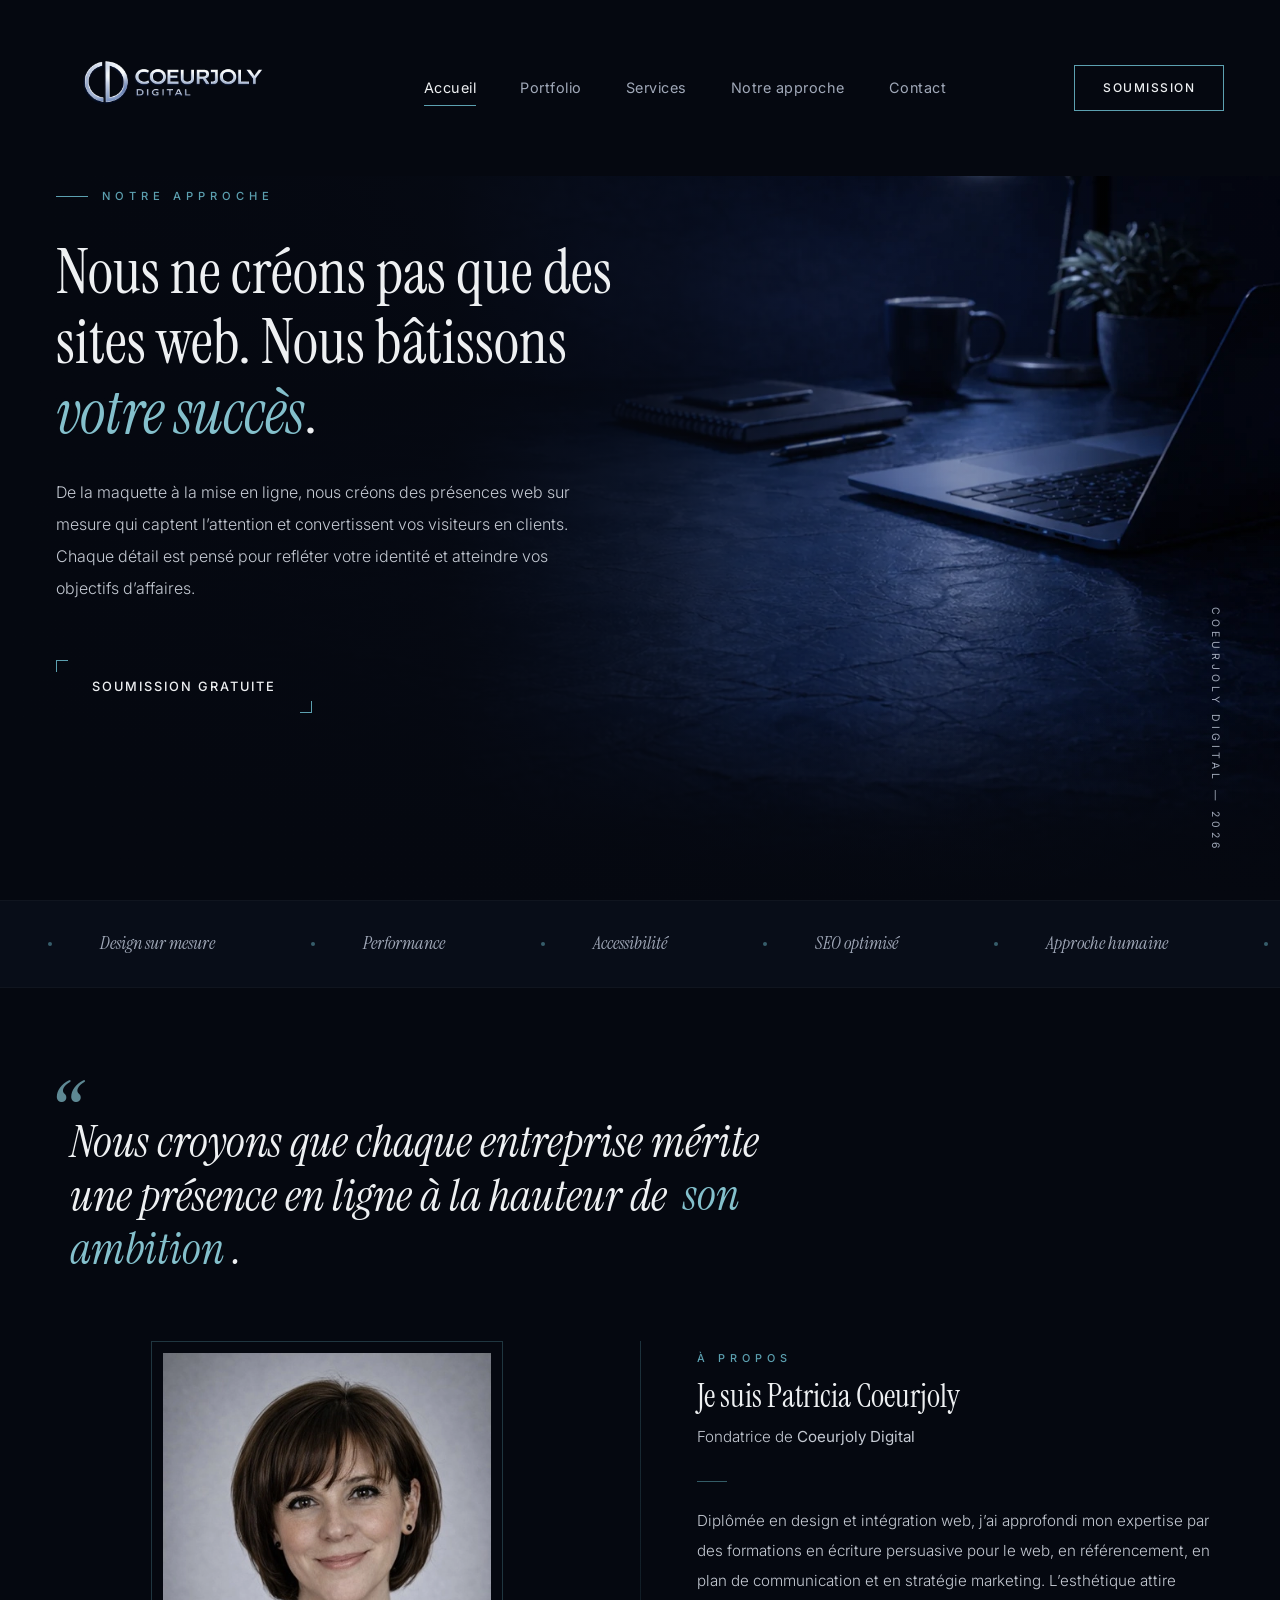
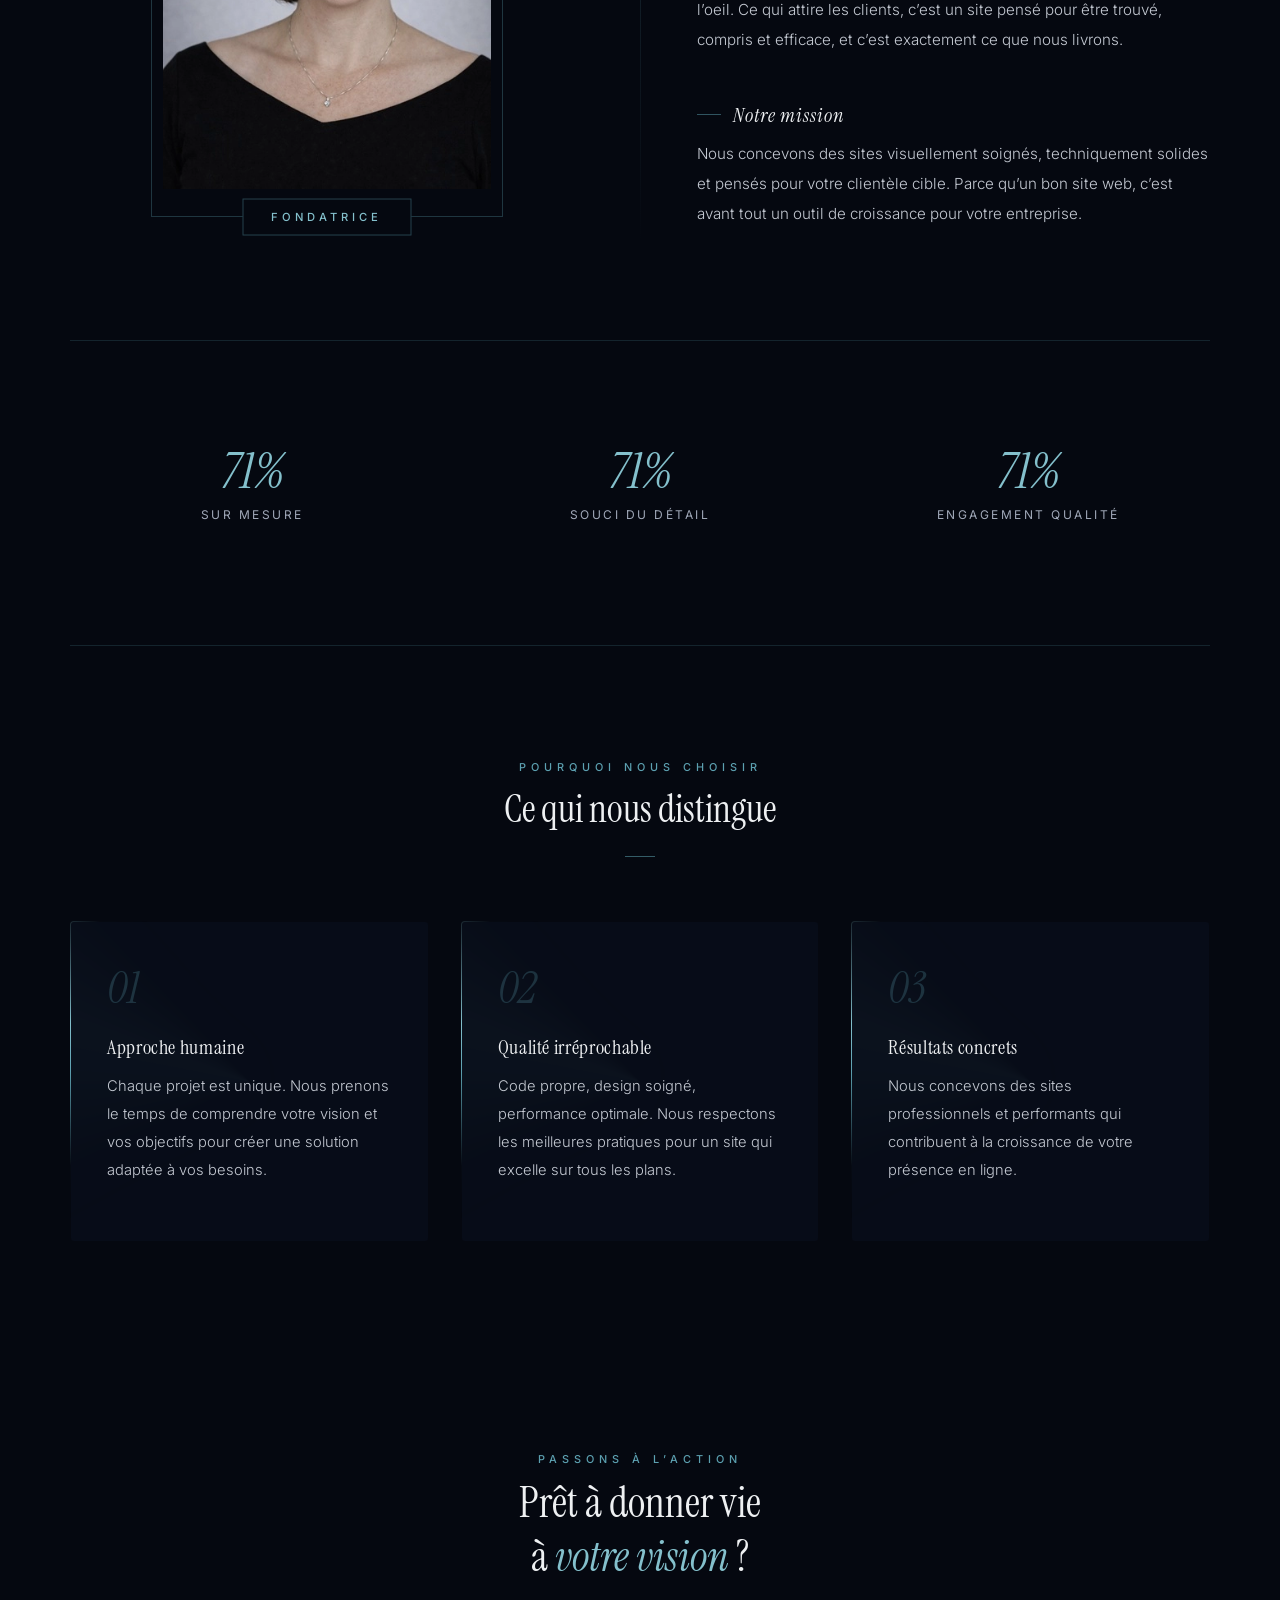
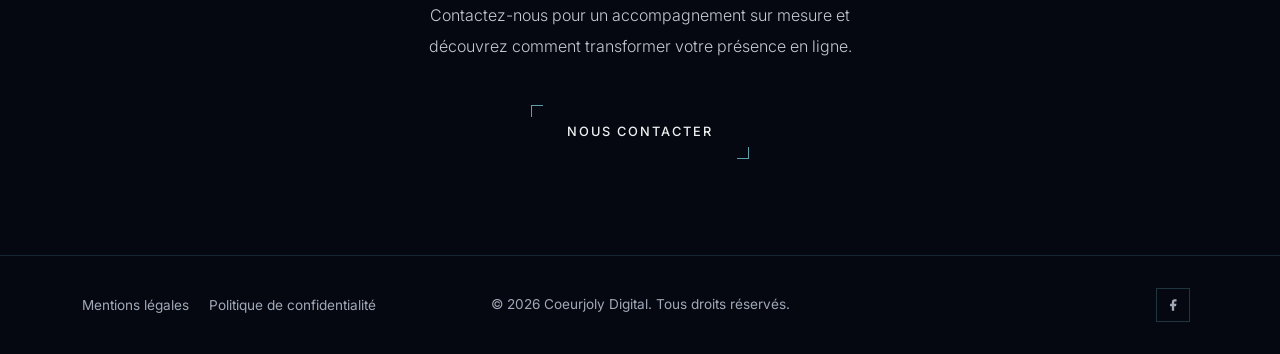
==== commit 41d61920: "AJOUT FAVICON" ====
--- a/index.html
+++ b/index.html
@@ -14,6 +14,8 @@
   <meta property="og:locale" content="fr_CA">
   <meta property="og:site_name" content="Coeurjoly Digital">
   <link rel="apple-touch-icon" sizes="180x180" href="assets/images/apple-touch-icon.png">
+  <link rel="icon" type="image/webp" href="assets/images/favicon.webp">
+  <link rel="icon" type="image/png" href="assets/images/favicon.png" sizes="32x32">
   <meta name="theme-color" content="#5ca0b0">
   <link rel="preconnect" href="https://fonts.googleapis.com">
   <link rel="preconnect" href="https://fonts.gstatic.com" crossorigin>
--- a/assets/css/styles.css
+++ b/assets/css/styles.css
@@ -78,12 +78,8 @@
 }
 
 @keyframes marquee {
-  0% {
-    transform: translateX(0);
-  }
-  100% {
-    transform: translateX(-50%);
-  }
+  0% { transform: translateX(0); }
+  100% { transform: translateX(-50%); }
 }
 
 @property --border-angle {
@@ -106,6 +102,63 @@
 .rv--on {
   opacity: 1;
   transform: translateY(0);
+}
+
+/* ============ Polices serif — base commune ============ */
+.hero__h1,
+.pagehero__h1,
+.about__intro,
+.about__name,
+.about__label,
+.sec-h2,
+.cta-block__h,
+.ct-cta__h,
+.adv-card__h,
+.adv-card__num,
+.svc-card__h,
+.svc-card__num,
+.stat__num,
+.pf-card__h,
+.pf-card--feat .pf-card__h,
+.pf-quality__score,
+.process__h,
+.ct-cta__num,
+.ct__detail-label,
+.ct__form-title,
+.legal__h3,
+.sm__legend {
+  font-family: var(--serif);
+  font-weight: 400;
+}
+
+/* Italique accent — commun à plusieurs titres */
+.hero__h1 i,
+.pagehero__h1 i,
+.cta-block__h i,
+.ct-cta__h i {
+  font-style: italic;
+  color: var(--accent-soft);
+}
+
+/* Texte corps — pattern commun aux cartes */
+.adv-card__p,
+.svc-card__p,
+.process__p,
+.pf-card__p {
+  font-size: 0.92rem;
+  color: var(--text-dim);
+  font-weight: 300;
+  line-height: 1.9;
+}
+
+/* Centrage de .sec-line dans les en-têtes de sections */
+.adv__header .sec-line,
+.svc__header .sec-line,
+.process__header .sec-line,
+.pf__header .sec-line,
+.apr-values__header .sec-line,
+.apr-journey__header .sec-line {
+  margin: 1.25rem auto 0;
 }
 
 /* ============ NAV ============ */
@@ -235,18 +288,9 @@
   transition: all 0.3s;
 }
 
-.topbar__toggle span:nth-child(1) {
-  top: 0;
-}
-
-.topbar__toggle span:nth-child(2) {
-  top: 50%;
-  transform: translateY(-50%);
-}
-
-.topbar__toggle span:nth-child(3) {
-  bottom: 0;
-}
+.topbar__toggle span:nth-child(1) { top: 0; }
+.topbar__toggle span:nth-child(2) { top: 50%; transform: translateY(-50%); }
+.topbar__toggle span:nth-child(3) { bottom: 0; }
 
 /* ============ HERO ============ */
 .hero {
@@ -256,16 +300,22 @@
   overflow: hidden;
 }
 
-.hero__bg {
+/* Fond commun hero + sous-pages */
+.hero__bg,
+.pagehero__bg {
   position: absolute;
   inset: 0;
   background-image: url('../images/arriere-plan-ordi.webp');
   background-size: cover;
-  background-position: right top;
   background-repeat: no-repeat;
 }
 
-.hero__fade {
+.hero__bg { background-position: right top; }
+.pagehero__bg { background-size: contain; background-position: right center; }
+
+/* Dégradé commun hero + sous-pages */
+.hero__fade,
+.pagehero__fade {
   position: absolute;
   inset: 0;
   background:
@@ -321,19 +371,12 @@
 }
 
 .hero__h1 {
-  font-family: var(--serif);
   font-size: 3.8rem;
-  font-weight: 400;
   line-height: 1.15;
   color: var(--text);
   margin-bottom: 1.75rem;
   opacity: 0;
   animation: fadeUp 0.8s var(--ease) 0.45s forwards;
-}
-
-.hero__h1 i {
-  font-style: italic;
-  color: var(--accent-soft);
 }
 
 .hero__desc {
@@ -491,9 +534,7 @@
 }
 
 .sec-h2 {
-  font-family: var(--serif);
   font-size: 2.4rem;
-  font-weight: 400;
   color: var(--text);
   line-height: 1.35;
 }
@@ -513,9 +554,7 @@
 }
 
 .about__intro {
-  font-family: var(--serif);
   font-size: 2.8rem;
-  font-weight: 400;
   font-style: italic;
   color: var(--text);
   line-height: 1.2;
@@ -614,9 +653,7 @@
 }
 
 .about__name {
-  font-family: var(--serif);
   font-size: 2rem;
-  font-weight: 400;
   color: var(--text);
   line-height: 1.3;
   margin-bottom: 0.3rem;
@@ -643,9 +680,7 @@
 }
 
 .about__label {
-  font-family: var(--serif);
   font-size: 1.25rem;
-  font-weight: 400;
   font-style: italic;
   color: var(--text);
   margin-top: 3rem;
@@ -693,9 +728,7 @@
 }
 
 .stat__num {
-  font-family: var(--serif);
   font-size: 3.2rem;
-  font-weight: 400;
   color: var(--accent-soft);
   line-height: 1;
   margin-bottom: 0.5rem;
@@ -719,10 +752,6 @@
 .adv__header {
   text-align: center;
   margin-bottom: 4rem;
-}
-
-.adv__header .sec-line {
-  margin: 1.25rem auto 0;
 }
 
 .adv__grid {
@@ -761,7 +790,7 @@
 
 .adv-card:hover .adv-card__content {
   box-shadow:
-    0 1.25rem 3.125rem rgba(0, 0, 0, 0.4),
+    0 1.25rem 3.5rem rgba(0, 0, 0, 0.4),
     0 0 2.5rem rgba(92, 160, 176, 0.06);
 }
 
@@ -785,9 +814,7 @@
 }
 
 .adv-card__num {
-  font-family: var(--serif);
   font-size: 2.8rem;
-  font-weight: 400;
   font-style: italic;
   color: var(--accent);
   opacity: 0.25;
@@ -802,9 +829,7 @@
 }
 
 .adv-card__h {
-  font-family: var(--serif);
   font-size: 1.25rem;
-  font-weight: 400;
   color: var(--text);
   margin-bottom: 0.85rem;
   letter-spacing: 0.04rem;
@@ -813,13 +838,6 @@
 
 .adv-card:hover .adv-card__h {
   color: var(--accent-soft);
-}
-
-.adv-card__p {
-  font-size: 0.92rem;
-  color: var(--text-dim);
-  line-height: 1.9;
-  font-weight: 300;
 }
 
 /* ============ CTA ============ */
@@ -829,16 +847,9 @@
 }
 
 .cta-block__h {
-  font-family: var(--serif);
   font-size: 2.6rem;
-  font-weight: 400;
   color: var(--text);
   line-height: 1.3;
-}
-
-.cta-block__h i {
-  font-style: italic;
-  color: var(--accent-soft);
 }
 
 .cta-block__p {
@@ -895,56 +906,33 @@
   fill: currentColor;
 }
 
-/* ============ Page Hero (sous-pages) ============ */
+/* ============ Page Hero — sous-pages (identique au hero index) ============ */
 .pagehero {
   position: relative;
-  padding: 12rem 0 6rem;
+  height: 100vh;
+  display: flex;
   overflow: hidden;
 }
 
-.pagehero__bg {
-  position: absolute;
-  inset: 0;
-  background-image: url('../images/arriere-plan-ordi.webp');
-  background-size: cover;
-  background-position: right top;
-  background-repeat: no-repeat;
-  opacity: 0.3;
-}
-
-.pagehero__fade {
-  position: absolute;
-  inset: 0;
-  background:
-    linear-gradient(
-      180deg,
-      var(--dark) 0%,
-      rgba(5, 8, 16, 0.7) 40%,
-      rgba(5, 8, 16, 0.85) 70%,
-      var(--dark) 100%
-    );
-}
-
 .pagehero__inner {
   position: relative;
   z-index: 2;
-  max-width: 46rem;
+  width: 52%;
+  min-width: 19.375rem;
+  max-width: 42rem;
+  display: flex;
+  flex-direction: column;
+  justify-content: center;
+  padding: 0 0 0 3.5rem;
 }
 
 .pagehero__h1 {
-  font-family: var(--serif);
   font-size: 3.2rem;
-  font-weight: 400;
   line-height: 1.2;
   color: var(--text);
   margin-bottom: 1.5rem;
   opacity: 0;
   animation: fadeUp 0.8s var(--ease) 0.3s forwards;
-}
-
-.pagehero__h1 i {
-  font-style: italic;
-  color: var(--accent-soft);
 }
 
 .pagehero__desc {
@@ -967,10 +955,6 @@
   margin-bottom: 4.5rem;
 }
 
-.svc__header .sec-line {
-  margin: 1.25rem auto 0;
-}
-
 .svc__grid {
   display: grid;
   grid-template-columns: repeat(2, 1fr);
@@ -985,10 +969,11 @@
   overflow: hidden;
 }
 
-.svc-card:hover {
+.svc-card:hover,
+.pf-card:hover {
   border-color: var(--border-hover);
   box-shadow:
-    0 1.25rem 3.75rem rgba(0, 0, 0, 0.35),
+    0 1.25rem 3.5rem rgba(0, 0, 0, 0.35),
     0 0 2.5rem var(--accent-glow);
 }
 
@@ -1018,9 +1003,7 @@
 }
 
 .svc-card__num {
-  font-family: var(--serif);
   font-size: 2.4rem;
-  font-weight: 400;
   font-style: italic;
   color: var(--accent);
   opacity: 0.2;
@@ -1044,15 +1027,14 @@
   opacity: 0.75;
 }
 
-.svc-card__icon svg {
+.svc-card__icon svg,
+.ct__detail-icon svg {
   width: 100%;
   height: 100%;
 }
 
 .svc-card__h {
-  font-family: var(--serif);
   font-size: 1.35rem;
-  font-weight: 400;
   color: var(--text);
   margin-bottom: 0.85rem;
   transition: color 0.3s;
@@ -1060,14 +1042,6 @@
 
 .svc-card:hover .svc-card__h {
   color: var(--accent-soft);
-}
-
-.svc-card__p {
-  font-size: 0.92rem;
-  color: var(--text-dim);
-  line-height: 1.9;
-  font-weight: 300;
-  margin-bottom: 1.5rem;
 }
 
 .svc-card__list {
@@ -1082,8 +1056,7 @@
   font-size: 0.85rem;
   color: var(--text-muted);
   font-weight: 300;
-  padding: 0.35rem 0;
-  padding-left: 1.25rem;
+  padding: 0.35rem 0 0.35rem 1.25rem;
   position: relative;
   line-height: 1.7;
 }
@@ -1110,10 +1083,6 @@
   margin-bottom: 4.5rem;
 }
 
-.process__header .sec-line {
-  margin: 1.25rem auto 0;
-}
-
 .process__track {
   position: relative;
   max-width: 42rem;
@@ -1163,10 +1132,6 @@
   height: 0.3125rem;
   background: var(--accent-soft);
   opacity: 0.7;
-}
-
-.process__body {
-  padding-top: 0;
 }
 
 .process__num {
@@ -1181,19 +1146,9 @@
 }
 
 .process__h {
-  font-family: var(--serif);
   font-size: 1.3rem;
-  font-weight: 400;
   color: var(--text);
   margin-bottom: 0.6rem;
-}
-
-.process__p {
-  font-size: 0.92rem;
-  color: var(--text-dim);
-  line-height: 1.9;
-  font-weight: 300;
-  max-width: 34rem;
 }
 
 /* ============ Portfolio ============ */
@@ -1204,10 +1159,6 @@
 .pf__header {
   text-align: center;
   margin-bottom: 4.5rem;
-}
-
-.pf__header .sec-line {
-  margin: 1.25rem auto 0;
 }
 
 .pf__grid {
@@ -1222,13 +1173,6 @@
   border: 0.0625rem solid var(--border);
   overflow: hidden;
   transition: border-color 0.4s var(--ease), box-shadow 0.4s var(--ease);
-}
-
-.pf-card:hover {
-  border-color: var(--border-hover);
-  box-shadow:
-    0 1.25rem 3.75rem rgba(0, 0, 0, 0.35),
-    0 0 2.5rem var(--accent-glow);
 }
 
 .pf-card--feat {
@@ -1286,11 +1230,7 @@
 .pf-card__overlay {
   position: absolute;
   inset: 0;
-  background: linear-gradient(
-    180deg,
-    transparent 40%,
-    rgba(5, 8, 16, 0.3) 100%
-  );
+  background: linear-gradient(180deg, transparent 40%, rgba(5, 8, 16, 0.3) 100%);
   transition: opacity 0.4s var(--ease);
 }
 
@@ -1320,9 +1260,7 @@
 }
 
 .pf-card__h {
-  font-family: var(--serif);
   font-size: 1.4rem;
-  font-weight: 400;
   color: var(--text);
   margin-bottom: 0.75rem;
   transition: color 0.3s;
@@ -1337,10 +1275,6 @@
 }
 
 .pf-card__p {
-  font-size: 0.92rem;
-  color: var(--text-dim);
-  line-height: 1.9;
-  font-weight: 300;
   margin-bottom: 1.25rem;
 }
 
@@ -1422,9 +1356,7 @@
 }
 
 .pf-quality__score {
-  font-family: var(--serif);
   font-size: 2.6rem;
-  font-weight: 400;
   font-style: italic;
   color: var(--accent-soft);
   line-height: 1;
@@ -1445,7 +1377,7 @@
   margin: 0;
 }
 
-/* ============ Notre approche (About Page) ============ */
+/* ============ Notre approche — page ============ */
 .apr {
   padding: 8rem 0 6rem;
 }
@@ -1476,10 +1408,6 @@
   margin-bottom: 4rem;
 }
 
-.apr-values__header .sec-line {
-  margin: 1.25rem auto 0;
-}
-
 .apr-journey {
   padding: 7rem 0;
   border-top: 0.0625rem solid var(--border);
@@ -1490,14 +1418,11 @@
   margin-bottom: 4.5rem;
 }
 
-.apr-journey__header .sec-line {
-  margin: 1.25rem auto 0;
-}
-
 .apr-mission {
   padding: 7rem 0;
   border-top: 0.0625rem solid var(--border);
 }
+
 /* ============ Contact ============ */
 .ct {
   padding: 7rem 0;
@@ -1540,15 +1465,8 @@
   margin-top: 0.15rem;
 }
 
-.ct__detail-icon svg {
-  width: 100%;
-  height: 100%;
-}
-
 .ct__detail-label {
-  font-family: var(--serif);
   font-size: 1rem;
-  font-weight: 400;
   color: var(--text);
   margin-bottom: 0.15rem;
 }
@@ -1603,14 +1521,12 @@
 }
 
 .ct__form {
-  background: var(--dark-card);
+  background: #080d18;
   padding: 3rem 2.75rem;
 }
 
 .ct__form-title {
-  font-family: var(--serif);
   font-size: 1.35rem;
-  font-weight: 400;
   color: var(--text);
   margin-bottom: 2.25rem;
 }
@@ -1732,6 +1648,112 @@
   width: 100%;
   height: 100%;
 }
+
+/* ============ Contact CTA Banner ============ */
+.ct-cta {
+  padding: 0 0 7rem;
+}
+
+.ct-cta__wrap {
+  display: grid;
+  grid-template-columns: 1fr 0.85fr;
+  gap: 0;
+  max-width: 78%;
+  margin: 0 auto;
+  border: 0.0625rem solid var(--border);
+  background: var(--dark-card);
+  position: relative;
+  overflow: hidden;
+}
+
+.ct-cta__wrap::before {
+  content: '';
+  position: absolute;
+  top: 0;
+  left: 0;
+  width: 0.1875rem;
+  height: 100%;
+  background: linear-gradient(180deg, var(--accent), var(--accent-soft), transparent);
+  opacity: 0.6;
+}
+
+.ct-cta__left {
+  padding: 3.5rem 3.5rem 3.5rem 4rem;
+  border-right: 0.0625rem solid var(--border);
+}
+
+.ct-cta__right {
+  padding: 3.5rem 3rem;
+  display: flex;
+  align-items: center;
+}
+
+.ct-cta__tag {
+  font-size: 0.68rem;
+  font-weight: 500;
+  letter-spacing: 0.3125rem;
+  text-transform: uppercase;
+  color: var(--accent);
+  margin-bottom: 0.85rem;
+}
+
+.ct-cta__h {
+  font-size: 2.1rem;
+  color: var(--text);
+  line-height: 1.3;
+  margin-bottom: 1.25rem;
+}
+
+.ct-cta__p {
+  font-size: 0.92rem;
+  color: var(--text-dim);
+  line-height: 1.95;
+  font-weight: 300;
+  max-width: 30rem;
+  margin-bottom: 2.5rem;
+}
+
+.ct-cta__btn {
+  display: inline-block;
+}
+
+.ct-cta__list {
+  list-style: none;
+  padding: 0;
+  margin: 0;
+  width: 100%;
+  display: flex;
+  flex-direction: column;
+  gap: 1.5rem;
+}
+
+.ct-cta__item {
+  display: flex;
+  align-items: baseline;
+  gap: 1rem;
+}
+
+.ct-cta__num {
+  font-size: 1.35rem;
+  font-style: italic;
+  color: var(--accent);
+  opacity: 0.4;
+  flex-shrink: 0;
+  line-height: 1;
+  transition: opacity 0.3s;
+}
+
+.ct-cta__wrap:hover .ct-cta__num {
+  opacity: 0.65;
+}
+
+.ct-cta__item-text {
+  font-size: 0.88rem;
+  color: var(--text-dim);
+  font-weight: 300;
+  line-height: 1.6;
+}
+
 /* ============ Mentions légales & Confidentialité ============ */
 .legal {
   padding: 7rem 0 6rem;
@@ -1831,9 +1853,7 @@
 }
 
 .legal__h3 {
-  font-family: var(--serif);
   font-size: 1.15rem;
-  font-weight: 400;
   color: var(--text);
   margin-bottom: 0.85rem;
   display: flex;
--- a/assets/css/responsive.css
+++ b/assets/css/responsive.css
@@ -1,12 +1,9 @@
-/* ============ Responsive — Media Queries Only ============ */
-
-/* ============ Tablet — max 991px ============ */
+/* ============ Responsive — Media Queries uniquement ============ */
+
+/* ============ Tablette — max 991px ============ */
 @media (max-width: 61.9375rem) {
 
-  .topbar {
-    padding: 0.5rem 2rem;
-  }
-
+  .topbar,
   .topbar--solid {
     padding: 0.5rem 2rem;
   }
@@ -106,6 +103,11 @@
     padding: 10rem 0 5rem;
   }
 
+  .pagehero__inner {
+    width: 65%;
+    padding-left: 2rem;
+  }
+
   .pagehero__h1 {
     font-size: 2.6rem;
   }
@@ -174,15 +176,69 @@
   .ct__grid {
     gap: 3rem;
   }
+
+  .ct-cta__wrap {
+    max-width: 100%;
+    grid-template-columns: 1fr;
+  }
+
+  .ct-cta__left {
+    padding: 3rem 2.5rem;
+    border-right: none;
+    border-bottom: 0.0625rem solid var(--border);
+  }
+
+  .ct-cta__right {
+    padding: 2.5rem 2.5rem;
+  }
+
+  .sm {
+    padding: 4rem 0 5rem;
+  }
+
+  /* Légal */
+  .legal {
+    padding: 5rem 0 4rem;
+  }
+
+  .legal__nav {
+    position: static;
+    flex-direction: row;
+    flex-wrap: wrap;
+    gap: 0.5rem;
+    margin-bottom: 3rem;
+    padding-bottom: 2rem;
+    border-bottom: 0.0625rem solid var(--border);
+  }
+
+  .legal__nav-link {
+    border-left: none;
+    border: 0.0625rem solid var(--border);
+    padding: 0.4rem 0.875rem;
+    font-size: 0.75rem;
+  }
+
+  .legal__nav-link:hover,
+  .legal__nav-link--on {
+    padding-left: 0.875rem;
+    border-color: var(--accent);
+    background: var(--accent-glow);
+  }
+
+  .legal__nav-sep {
+    display: none;
+  }
+
+  .legal__block + .legal__block {
+    margin-top: 4rem;
+    padding-top: 4rem;
+  }
 }
 
 /* ============ Mobile — max 767px ============ */
 @media (max-width: 47.9375rem) {
 
-  .topbar {
-    padding: 0.5rem 1.25rem;
-  }
-
+  .topbar,
   .topbar--solid {
     padding: 0.5rem 1.25rem;
   }
@@ -305,6 +361,12 @@
     padding: 8rem 0 3.5rem;
   }
 
+  .pagehero__inner {
+    width: 100%;
+    max-width: 100%;
+    padding: 8rem 1.25rem 3rem;
+  }
+
   .pagehero__h1 {
     font-size: 2rem;
   }
@@ -369,10 +431,7 @@
     min-height: auto;
   }
 
-  .pf-card__body {
-    padding: 1.75rem 1.5rem 2rem;
-  }
-
+  .pf-card__body,
   .pf-card--feat .pf-card__body {
     padding: 1.75rem 1.5rem 2rem;
   }
@@ -438,6 +497,51 @@
     font-size: 1.2rem;
   }
 
+  .ct-cta {
+    padding: 0 0 4rem;
+  }
+
+  .ct-cta__left {
+    padding: 2.5rem 1.75rem;
+  }
+
+  .ct-cta__right {
+    padding: 2rem 1.75rem 2.5rem;
+  }
+
+  .ct-cta__h {
+    font-size: 1.7rem;
+  }
+
+  .sm {
+    padding: 3.5rem 0 4rem;
+  }
+
+  .sm__form {
+    padding: 2.25rem 1.5rem 2rem;
+  }
+
+  .sm__legend {
+    font-size: 1.25rem;
+  }
+
+  .sm__checks {
+    grid-template-columns: 1fr;
+  }
+
+  .sm__radios {
+    flex-direction: column;
+    gap: 0.625rem;
+  }
+
+  .sm__radio {
+    padding: 0.75rem 1.25rem;
+  }
+
+  .sm__radio-text {
+    white-space: normal;
+  }
+
   .ft .row {
     text-align: center;
   }
@@ -449,159 +553,8 @@
   .ft__logo img {
     height: 4.5rem;
   }
-}
-
-/* ============ Petit mobile — max 480px ============ */
-@media (max-width: 30rem) {
-
-  .topbar__logo img {
-    height: 4rem;
-  }
-
-  .hero__left {
-    padding: 7rem 1rem 2.5rem;
-  }
-
-  .hero__h1 {
-    font-size: 1.9rem;
-  }
-
-  .hero__desc {
-    font-size: 0.85rem;
-    line-height: 1.8;
-  }
-
-  .hero__tag {
-    font-size: 0.6rem;
-  }
-
-  .about__intro {
-    font-size: 1.5rem;
-  }
-
-  .about__name {
-    font-size: 1.4rem;
-  }
-
-  .about__card {
-    max-width: 15rem;
-  }
-
-  .btn-corners {
-    font-size: 0.7rem;
-    padding: 0.85rem 1.75rem;
-  }
-
-  .sec-h2 {
-    font-size: 1.5rem;
-  }
-
-  .cta-block__h {
-    font-size: 1.5rem;
-  }
-
-  .pagehero {
-    padding: 7rem 0 2.5rem;
-  }
-
-  .pagehero__h1 {
-    font-size: 1.7rem;
-  }
-
-  .pagehero__desc {
-    font-size: 0.85rem;
-    line-height: 1.8;
-  }
-
-  .svc-card__content {
-    padding: 1.75rem 1.25rem;
-  }
-
-  .process__step {
-    padding-left: 2.25rem;
-  }
-
-  .pf-card__body {
-    padding: 1.5rem 1.25rem 1.75rem;
-  }
-
-  .pf-card__h {
-    font-size: 1.25rem;
-  }
-
-  .pf-card--feat .pf-card__h {
-    font-size: 1.25rem;
-  }
-
-  .pf-quality__grid {
-    grid-template-columns: 1fr 1fr;
-    gap: 0.75rem;
-  }
-
-  .pf-quality__item {
-    padding: 1.25rem 1rem;
-  }
-
-  .pf-quality__score {
-    font-size: 1.8rem;
-  }
-
-  .pf-quality__label {
-    font-size: 0.65rem;
-    letter-spacing: 0.0625rem;
-  }
-
-  .ct__form {
-    padding: 2rem 1.25rem;
-  }
-
-  .ct__detail-icon {
-    width: 1.75rem;
-    height: 1.75rem;
-  }
-}
-/* ============ Legal — Tablet max 991px ============ */
-@media (max-width: 61.9375rem) {
-  .legal__nav {
-    position: static;
-    flex-direction: row;
-    flex-wrap: wrap;
-    gap: 0.5rem;
-    margin-bottom: 3rem;
-    padding-bottom: 2rem;
-    border-bottom: 0.0625rem solid var(--border);
-  }
-
-  .legal__nav-link {
-    border-left: none;
-    border: 0.0625rem solid var(--border);
-    padding: 0.4rem 0.875rem;
-    font-size: 0.75rem;
-  }
-
-  .legal__nav-link:hover,
-  .legal__nav-link--on {
-    padding-left: 0.875rem;
-    border-color: var(--accent);
-    background: var(--accent-glow);
-  }
-
-  .legal__nav-sep {
-    display: none;
-  }
-
-  .legal__block + .legal__block {
-    margin-top: 4rem;
-    padding-top: 4rem;
-  }
-
-  .legal {
-    padding: 5rem 0 4rem;
-  }
-}
-
-/* ============ Legal — Mobile max 767px ============ */
-@media (max-width: 47.9375rem) {
+
+  /* Légal */
   .legal {
     padding: 4rem 0 3rem;
   }
@@ -623,103 +576,139 @@
   }
 
   .legal__box {
-    padding: 1.25rem 1.25rem;
+    padding: 1.25rem;
   }
 }
 
-/* ============ &Agrave; int&eacute;grer dans responsive.css ============
-   Coller chaque bloc dans le @media correspondant d&eacute;j&agrave; existant
-   ======================================================= */
-
-/* Dans @media (max-width: 61.9375rem) — Tablet */
-
-.sm {
-  padding: 4rem 0 5rem;
-}
-
-.ct-options {
-  padding: 0 0 5rem;
-}
-
-.ct-options__grid {
-  gap: 1.25rem;
-}
-
-.ct-option {
-  padding: 2.5rem 2rem;
-}
-
-/* Dans @media (max-width: 47.9375rem) — Mobile */
-
-.sm {
-  padding: 3.5rem 0 4rem;
-}
-
-.sm__form {
-  padding: 2.25rem 1.5rem 2rem;
-}
-
-.sm__legend {
-  font-size: 1.25rem;
-}
-
-.sm__checks {
-  grid-template-columns: 1fr;
-}
-
-.sm__radios {
-  flex-direction: column;
-  gap: 0.625rem;
-}
-
-.sm__radio {
-  padding: 0.75rem 1.25rem;
-}
-
-.sm__radio-text {
-  white-space: normal;
-}
-
-.ct-options {
-  padding: 0 0 4rem;
-}
-
-.ct-options__grid {
-  grid-template-columns: 1fr;
-}
-
-.ct-option {
-  padding: 2.25rem 1.75rem;
-}
-
-.ct-option__h {
-  font-size: 1.35rem;
-}
-
-/* Dans @media (max-width: 30rem) — Petit mobile */
-
-.sm__progress {
-  gap: 0;
-}
-
-.sm__step-line {
-  min-width: 1.25rem;
-  max-width: 2.5rem;
-}
-
-.sm__step-label {
-  font-size: 0.55rem;
-  letter-spacing: 0.06rem;
-}
-
-.sm__step-num {
-  width: 1.875rem;
-  height: 1.875rem;
-  font-size: 0.7rem;
-}
-
-.sm__next,
-.sm__submit {
-  padding: 0.875rem 1.5rem;
-  font-size: 0.72rem;
+/* ============ Petit mobile — max 480px ============ */
+@media (max-width: 30rem) {
+
+  .topbar__logo img {
+    height: 4rem;
+  }
+
+  .hero__left {
+    padding: 7rem 1rem 2.5rem;
+  }
+
+  .hero__h1 {
+    font-size: 1.9rem;
+  }
+
+  .hero__desc,
+  .pagehero__desc {
+    font-size: 0.85rem;
+    line-height: 1.8;
+  }
+
+  .hero__tag {
+    font-size: 0.6rem;
+  }
+
+  .about__intro {
+    font-size: 1.5rem;
+  }
+
+  .about__name {
+    font-size: 1.4rem;
+  }
+
+  .about__card {
+    max-width: 15rem;
+  }
+
+  .btn-corners {
+    font-size: 0.7rem;
+    padding: 0.85rem 1.75rem;
+  }
+
+  .sec-h2 {
+    font-size: 1.5rem;
+  }
+
+  .cta-block__h {
+    font-size: 1.5rem;
+  }
+
+  .pagehero {
+    padding: 7rem 0 2.5rem;
+  }
+
+  .pagehero__inner {
+    padding: 7rem 1rem 2.5rem;
+  }
+
+  .pagehero__h1 {
+    font-size: 1.7rem;
+  }
+
+  .svc-card__content {
+    padding: 1.75rem 1.25rem;
+  }
+
+  .process__step {
+    padding-left: 2.25rem;
+  }
+
+  .pf-card__body {
+    padding: 1.5rem 1.25rem 1.75rem;
+  }
+
+  .pf-card__h,
+  .pf-card--feat .pf-card__h {
+    font-size: 1.25rem;
+  }
+
+  .pf-quality__grid {
+    grid-template-columns: 1fr 1fr;
+    gap: 0.75rem;
+  }
+
+  .pf-quality__item {
+    padding: 1.25rem 1rem;
+  }
+
+  .pf-quality__score {
+    font-size: 1.8rem;
+  }
+
+  .pf-quality__label {
+    font-size: 0.65rem;
+    letter-spacing: 0.0625rem;
+  }
+
+  .ct__form {
+    padding: 2rem 1.25rem;
+  }
+
+  .ct__detail-icon {
+    width: 1.75rem;
+    height: 1.75rem;
+  }
+
+  .sm__progress {
+    gap: 0;
+  }
+
+  .sm__step-line {
+    min-width: 1.25rem;
+    max-width: 2.5rem;
+  }
+
+  .sm__step-label {
+    font-size: 0.55rem;
+    letter-spacing: 0.06rem;
+  }
+
+  .sm__step-num {
+    width: 1.875rem;
+    height: 1.875rem;
+    font-size: 0.7rem;
+  }
+
+  .sm__next,
+  .sm__submit {
+    padding: 0.875rem 1.5rem;
+    font-size: 0.72rem;
+  }
 }
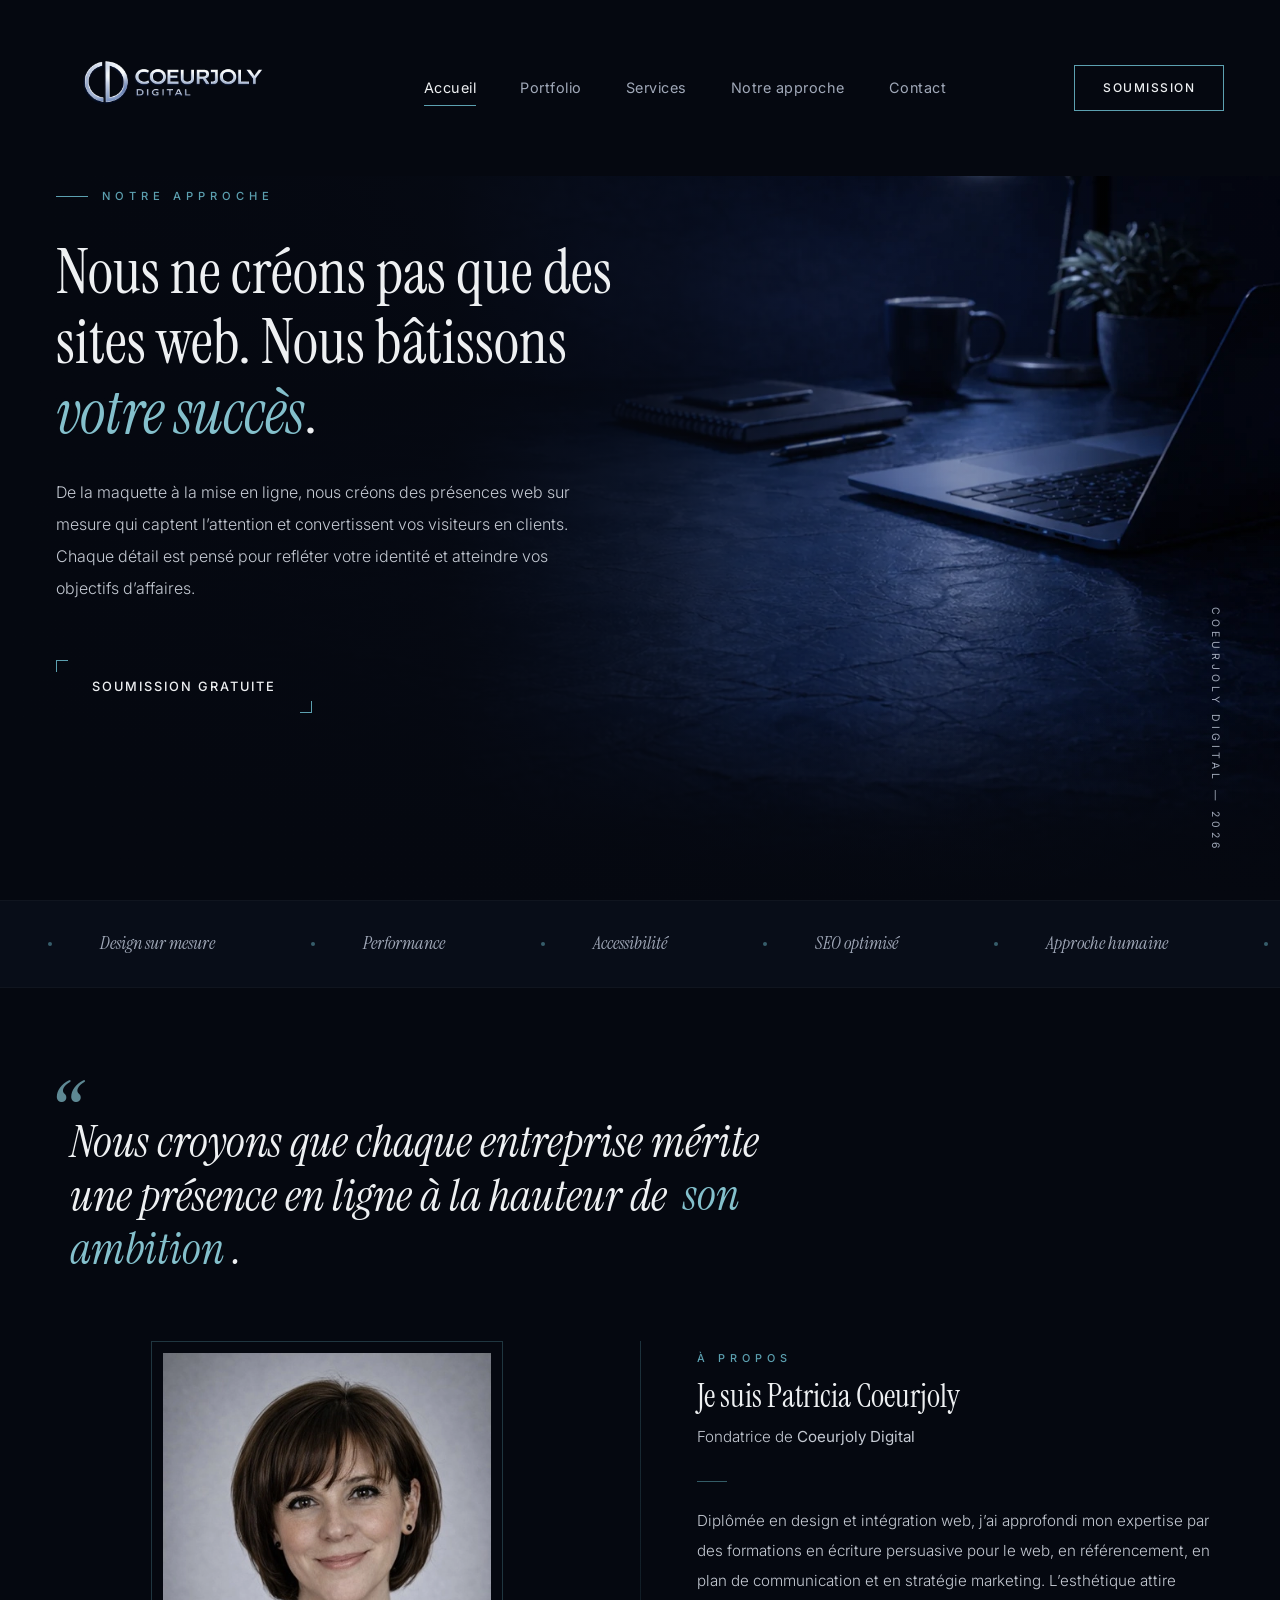
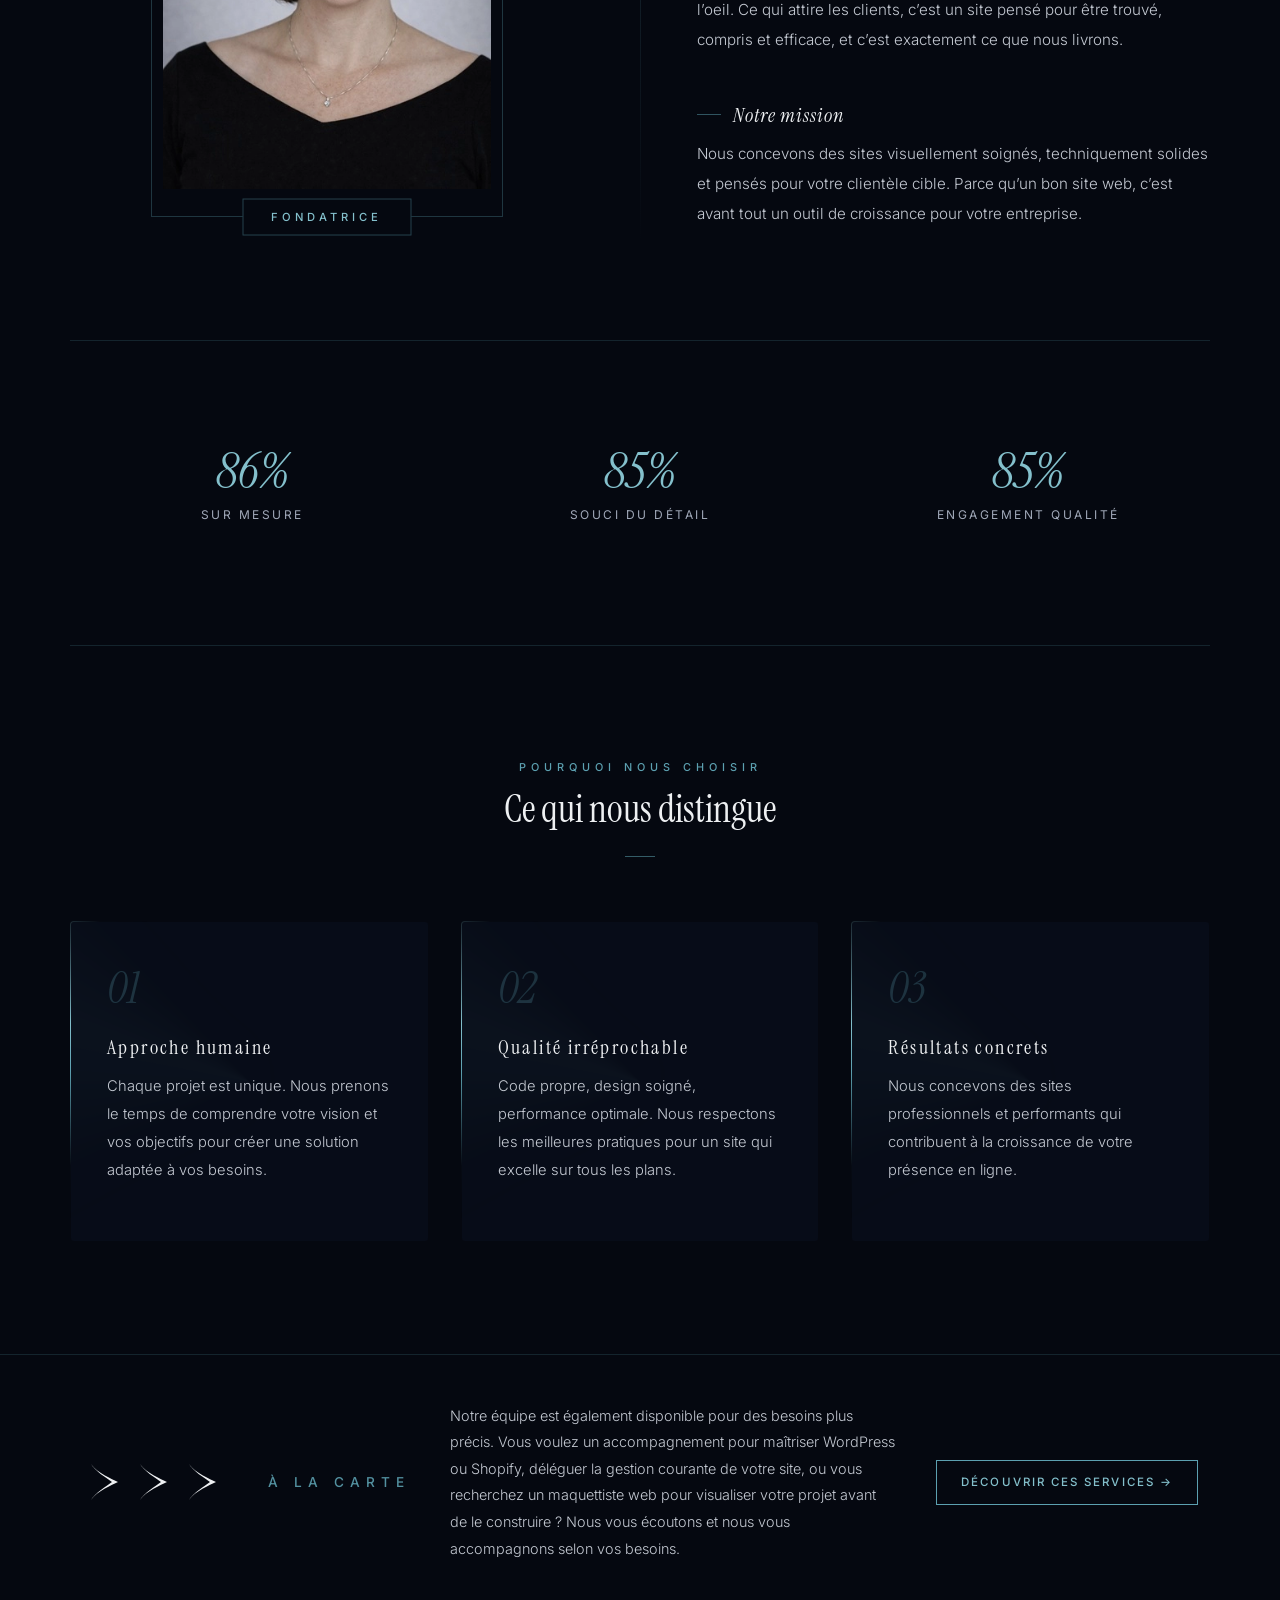
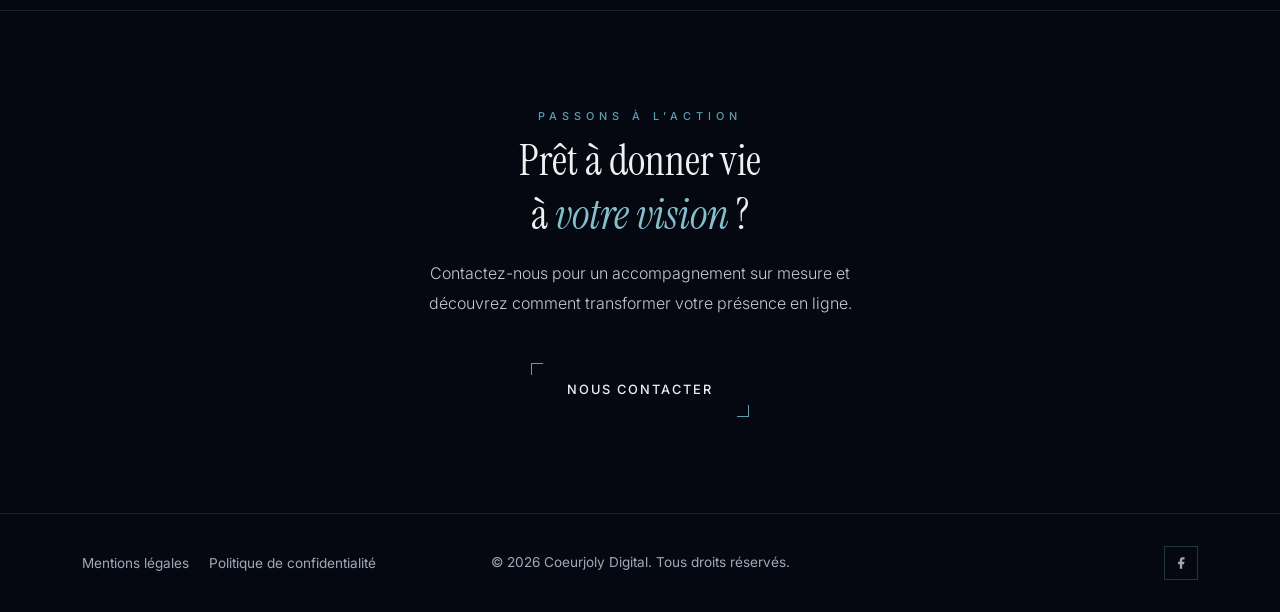
==== commit 8e0e672e: "mmodification 4 pages et ajustement css et responsive" ====
--- a/index.html
+++ b/index.html
@@ -174,6 +174,27 @@
       </div>
     </section>
 
+    <div class="section--bg callout-ac" aria-label="Services &agrave; la carte">
+      <div class="container">
+        <div class="callout-ac__inner rv">
+          <div class="callout-ac__arrows" aria-hidden="true">
+            <span class="callout-ac__arrow callout-ac__arrow--1">
+              <svg viewBox="0 0 28 32" fill="currentColor" xmlns="http://www.w3.org/2000/svg"><path d="M4 28 C8 22 18 18 22 16 C18 14 8 10 4 4 C7 9 14 13 18 16 C14 19 7 23 4 28 Z"/></svg>
+            </span>
+            <span class="callout-ac__arrow callout-ac__arrow--2">
+              <svg viewBox="0 0 28 32" fill="currentColor" xmlns="http://www.w3.org/2000/svg"><path d="M4 28 C8 22 18 18 22 16 C18 14 8 10 4 4 C7 9 14 13 18 16 C14 19 7 23 4 28 Z"/></svg>
+            </span>
+            <span class="callout-ac__arrow callout-ac__arrow--3">
+              <svg viewBox="0 0 28 32" fill="currentColor" xmlns="http://www.w3.org/2000/svg"><path d="M4 28 C8 22 18 18 22 16 C18 14 8 10 4 4 C7 9 14 13 18 16 C14 19 7 23 4 28 Z"/></svg>
+            </span>
+          </div>
+          <span class="callout-ac__tag">&Agrave; la carte</span>
+          <p class="callout-ac__text">Notre &eacute;quipe est &eacute;galement disponible pour des besoins plus pr&eacute;cis. Vous voulez un accompagnement pour ma&icirc;triser WordPress ou Shopify, d&eacute;l&eacute;guer la gestion courante de votre site, ou vous recherchez un maquettiste web pour visualiser votre projet avant de le construire&nbsp;? Nous vous &eacute;coutons et nous vous accompagnons selon vos besoins.</p>
+          <a class="callout-ac__link" href="services.html#ac">D&eacute;couvrir ces services</a>
+        </div>
+      </div>
+    </div>
+
     <section class="section--bg" aria-labelledby="ch">
       <div class="container cta-block">
         <p class="sec-tag rv">Passons &agrave; l&rsquo;action</p>
@@ -198,7 +219,6 @@
         <div class="col-md-4 text-md-end">
           <div class="d-flex gap-2 justify-content-md-end" role="group" aria-label="R&eacute;seaux sociaux">
             <a class="ft__soc" href="#" aria-label="Facebook"><svg viewBox="0 0 24 24"><path d="M18 2h-3a5 5 0 0 0-5 5v3H7v4h3v8h4v-8h3l1-4h-4V7a1 1 0 0 1 1-1h3z"/></svg></a>
-            <rect x="2" y="9" width="4" height="12"/><circle cx="4" cy="4" r="2"/></svg></a>
           </div>
         </div>
       </div>
--- a/assets/css/styles.css
+++ b/assets/css/styles.css
@@ -832,12 +832,140 @@
   font-size: 1.25rem;
   color: var(--text);
   margin-bottom: 0.85rem;
-  letter-spacing: 0.04rem;
+  letter-spacing: 0.12em;
   transition: color 0.3s;
 }
 
 .adv-card:hover .adv-card__h {
   color: var(--accent-soft);
+}
+
+/* ============ Callout à la carte ============ */
+@property --arrow-glow {
+  syntax: '<color>';
+  inherits: false;
+  initial-value: transparent;
+}
+
+@keyframes arrowPulse1 {
+  0%, 100% { color: var(--accent); opacity: 0.35; }
+  33%       { color: #ffffff;      opacity: 0.85; }
+}
+
+@keyframes arrowPulse2 {
+  0%, 100% { color: var(--accent); opacity: 0.35; }
+  66%       { color: #ffffff;      opacity: 0.85; }
+}
+
+@keyframes arrowPulse3 {
+  0%, 100% { color: var(--accent); opacity: 0.35; }
+  0%        { color: #ffffff;      opacity: 0.85; }
+}
+
+.callout-ac {
+  border-top: 0.0625rem solid var(--border);
+  border-bottom: 0.0625rem solid var(--border);
+  padding: 3rem 0;
+}
+
+.callout-ac__inner {
+  display: flex;
+  align-items: center;
+  gap: 2.5rem;
+  flex-wrap: wrap;
+}
+
+.callout-ac__arrows {
+  display: flex;
+  align-items: center;
+  gap: 0.05rem;
+  flex: 0 0 auto;
+}
+
+.callout-ac__arrow {
+  display: block;
+  width: 3rem;
+  height: 3rem;
+  flex: 0 0 auto;
+}
+
+.callout-ac__arrow svg {
+  width: 100%;
+  height: 100%;
+}
+
+.callout-ac__arrow--1 {
+  animation: arrowPulse1 2.1s ease-in-out infinite;
+}
+
+.callout-ac__arrow--2 {
+  animation: arrowPulse2 2.1s ease-in-out infinite;
+}
+
+.callout-ac__arrow--3 {
+  animation: arrowPulse3 2.1s ease-in-out infinite;
+}
+
+.callout-ac__tag {
+  flex: 0 0 auto;
+  font-size: 0.85rem;
+  font-weight: 500;
+  letter-spacing: 0.38rem;
+  text-transform: uppercase;
+  color: var(--accent);
+  opacity: 0.9;
+  white-space: nowrap;
+}
+
+.callout-ac__text {
+  flex: 1;
+  font-size: 0.9rem;
+  color: var(--text-dim);
+  font-weight: 300;
+  line-height: 1.85;
+  margin: 0;
+  min-width: 18rem;
+}
+
+.callout-ac__link {
+  flex: 0 0 auto;
+  position: relative;
+  font-size: 0.72rem;
+  font-weight: 500;
+  letter-spacing: 0.18em;
+  text-transform: uppercase;
+  color: var(--accent-soft);
+  text-decoration: none;
+  white-space: nowrap;
+  border: 0.0625rem solid var(--accent);
+  padding: 0.75rem 1.5rem;
+  overflow: hidden;
+  transition: color 0.35s var(--ease);
+  z-index: 1;
+}
+
+.callout-ac__link::before {
+  content: '';
+  position: absolute;
+  bottom: 0;
+  left: 0;
+  width: 100%;
+  height: 0;
+  background: var(--accent);
+  transition: height 0.35s var(--ease);
+  z-index: -1;
+}
+
+.callout-ac__link:hover {
+  color: var(--dark);
+}
+
+.callout-ac__link:hover::before {
+  height: 100%;
+}
+
+.callout-ac__link::after {
+  content: ' \2192';
 }
 
 /* ============ CTA ============ */
@@ -845,6 +973,11 @@
   padding: 6rem 0;
   text-align: center;
 }
+
+.cta-block--tight {
+  padding-top: 2.5rem;
+}
+
 
 .cta-block__h {
   font-size: 2.6rem;
@@ -993,6 +1126,9 @@
 
 .svc-card__content {
   padding: 2.75rem 2.5rem 2.5rem;
+  display: flex;
+  flex-direction: column;
+  height: 100%;
 }
 
 .svc-card__top {
@@ -1003,16 +1139,16 @@
 }
 
 .svc-card__num {
-  font-size: 2.4rem;
+  font-size: 4.5rem;
   font-style: italic;
   color: var(--accent);
-  opacity: 0.2;
+  opacity: 0.45;
   line-height: 1;
   transition: opacity 0.3s;
 }
 
 .svc-card:hover .svc-card__num {
-  opacity: 0.38;
+  opacity: 0.65;
 }
 
 .svc-card__icon {
@@ -1037,6 +1173,7 @@
   font-size: 1.35rem;
   color: var(--text);
   margin-bottom: 0.85rem;
+  letter-spacing: 0.12em;
   transition: color 0.3s;
 }
 
@@ -1050,6 +1187,7 @@
   margin: 0;
   border-top: 0.0625rem solid var(--border);
   padding-top: 1.25rem;
+  margin-top: auto;
 }
 
 .svc-card__list li {
@@ -1117,8 +1255,8 @@
   position: absolute;
   left: 0;
   top: 0.25rem;
-  width: 1.0625rem;
-  height: 1.0625rem;
+  width: 1.375rem;
+  height: 1.375rem;
   border: 0.0625rem solid var(--accent);
   background: var(--dark);
   display: flex;
@@ -1128,10 +1266,10 @@
 
 .process__dot::after {
   content: '';
-  width: 0.3125rem;
-  height: 0.3125rem;
+  width: 0.4375rem;
+  height: 0.4375rem;
   background: var(--accent-soft);
-  opacity: 0.7;
+  opacity: 0.8;
 }
 
 .process__num {
@@ -1139,7 +1277,7 @@
   font-size: 0.85rem;
   font-style: italic;
   color: var(--accent);
-  opacity: 0.5;
+  opacity: 0.75;
   display: block;
   margin-bottom: 0.35rem;
   letter-spacing: 0.0625rem;
@@ -1946,4 +2084,209 @@
 
 .legal__box a:hover {
   color: var(--text);
-}+}
+
+/* ============ Séparateur de section ============ */
+.sec-divider {
+  position: relative;
+  display: flex;
+  align-items: center;
+  justify-content: center;
+  padding: 0 0 4rem;
+}
+
+.sec-divider::before,
+.sec-divider::after {
+  content: '';
+  flex: 1;
+  height: 0.0625rem;
+  background: linear-gradient(90deg, transparent, rgba(92, 160, 176, 0.35), transparent);
+}
+
+.sec-divider__label {
+  position: relative;
+  padding: 0.5rem 1.75rem;
+  font-size: 0.65rem;
+  font-weight: 500;
+  letter-spacing: 0.28rem;
+  text-transform: uppercase;
+  color: var(--accent-soft);
+  border: 0.0625rem solid rgba(92, 160, 176, 0.38);
+  background: var(--dark);
+  white-space: nowrap;
+  margin: 0 1.5rem;
+}
+
+/* ============ Services à la carte ============ */
+.ac {
+  padding: 0 0 3rem;
+}
+
+.ac__header {
+  margin-bottom: 4rem;
+}
+
+.ac__header .sec-h2 i {
+  color: var(--accent-soft);
+}
+
+.ac-label {
+  font-size: 0.68rem;
+  font-weight: 500;
+  letter-spacing: 0.3125rem;
+  text-transform: uppercase;
+  color: var(--accent);
+  margin-bottom: 0.75rem;
+}
+
+.ac__sub {
+  font-size: 0.92rem;
+  color: var(--text-dim);
+  font-weight: 300;
+  line-height: 1.9;
+  max-width: 54rem;
+  margin-top: 0.875rem;
+}
+
+.ac__grid {
+  display: flex;
+  flex-direction: column;
+  gap: 1.5rem;
+}
+
+/* Wrapper borderSpin — identique au pattern adv-card */
+.ac-card {
+  position: relative;
+  border-radius: 0.25rem;
+  padding: 0.0625rem;
+  overflow: hidden;
+  background:
+    conic-gradient(
+      from var(--border-angle, 0deg),
+      transparent 0%,
+      transparent 68%,
+      var(--accent) 76%,
+      var(--accent-soft) 80%,
+      transparent 88%,
+      transparent 100%
+    );
+  animation: borderSpin 5s linear infinite;
+}
+
+.ac-card__glow {
+  position: absolute;
+  inset: -50%;
+  background:
+    conic-gradient(
+      from var(--border-angle, 0deg),
+      transparent 0%,
+      transparent 66%,
+      rgba(92, 160, 176, 0.1) 76%,
+      rgba(132, 192, 204, 0.05) 80%,
+      transparent 90%,
+      transparent 100%
+    );
+  animation: borderSpin 5s linear infinite;
+  filter: blur(1.5rem);
+  z-index: -1;
+  pointer-events: none;
+}
+
+.ac-card__content {
+  display: grid;
+  grid-template-columns: 10rem 1fr;
+  align-items: start;
+  padding: 2.75rem 2.5rem;
+  gap: 2.5rem;
+  background: var(--dark-card);
+  border-radius: 0.1875rem;
+  height: 100%;
+}
+
+.ac-card__left {
+  display: flex;
+  flex-direction: column;
+  align-items: flex-start;
+  gap: 1.25rem;
+  padding-top: 0.25rem;
+}
+
+.ac-card__num {
+  font-family: var(--serif);
+  font-size: 4.5rem;
+  font-style: italic;
+  color: var(--accent);
+  opacity: 0.45;
+  line-height: 1;
+  transition: opacity 0.3s;
+}
+
+.ac-card:hover .ac-card__num {
+  opacity: 0.65;
+}
+
+.ac-card__badge {
+  font-size: 0.65rem;
+  font-weight: 500;
+  letter-spacing: 0.15rem;
+  text-transform: uppercase;
+  color: var(--accent);
+  border: 0.0625rem solid rgba(92, 160, 176, 0.3);
+  padding: 0.3rem 0.65rem;
+  opacity: 0.9;
+}
+
+.ac-card__right {
+  display: flex;
+  flex-direction: column;
+}
+
+.ac-card__h {
+  font-size: 1.35rem;
+  color: var(--text);
+  margin-bottom: 0.85rem;
+  letter-spacing: 0.12em;
+  transition: color 0.3s;
+}
+
+.ac-card:hover .ac-card__h {
+  color: var(--accent-soft);
+}
+
+.ac-card__p {
+  font-size: 0.92rem;
+  color: var(--text-dim);
+  font-weight: 300;
+  line-height: 1.9;
+  margin-bottom: 1.5rem;
+}
+
+.ac-card__list {
+  list-style: none;
+  padding: 0;
+  margin: 0;
+  border-top: 0.0625rem solid rgba(92, 160, 176, 0.12);
+  padding-top: 1.25rem;
+}
+
+.ac-card__list li {
+  font-size: 0.85rem;
+  color: var(--text-muted);
+  font-weight: 300;
+  padding: 0.35rem 0 0.35rem 1.25rem;
+  position: relative;
+  line-height: 1.7;
+}
+
+.ac-card__list li::before {
+  content: '';
+  position: absolute;
+  left: 0;
+  top: 0.85rem;
+  width: 0.375rem;
+  height: 0.0625rem;
+  background: var(--accent);
+  opacity: 0.55;
+}
+
+/* Ligne de séparation après les cartes */
--- a/assets/css/responsive.css
+++ b/assets/css/responsive.css
@@ -120,6 +120,16 @@
     gap: 1.5rem;
   }
 
+  .ac-card__content {
+    grid-template-columns: 9rem 1fr;
+    gap: 1.75rem;
+    padding: 2.25rem 2rem;
+  }
+
+  .ac-card__num {
+    font-size: 2.8rem;
+  }
+
   .process {
     padding: 5rem 0;
   }
@@ -388,6 +398,23 @@
     gap: 1.25rem;
   }
 
+  .ac-card__content {
+    grid-template-columns: 1fr;
+    gap: 1.25rem;
+    padding: 1.75rem 1.5rem;
+  }
+
+  .ac-card__left {
+    flex-direction: row;
+    align-items: center;
+    gap: 1rem;
+    flex-wrap: wrap;
+  }
+
+  .ac-card__num {
+    font-size: 2.2rem;
+  }
+
   .svc-card__content {
     padding: 2rem 1.5rem;
   }
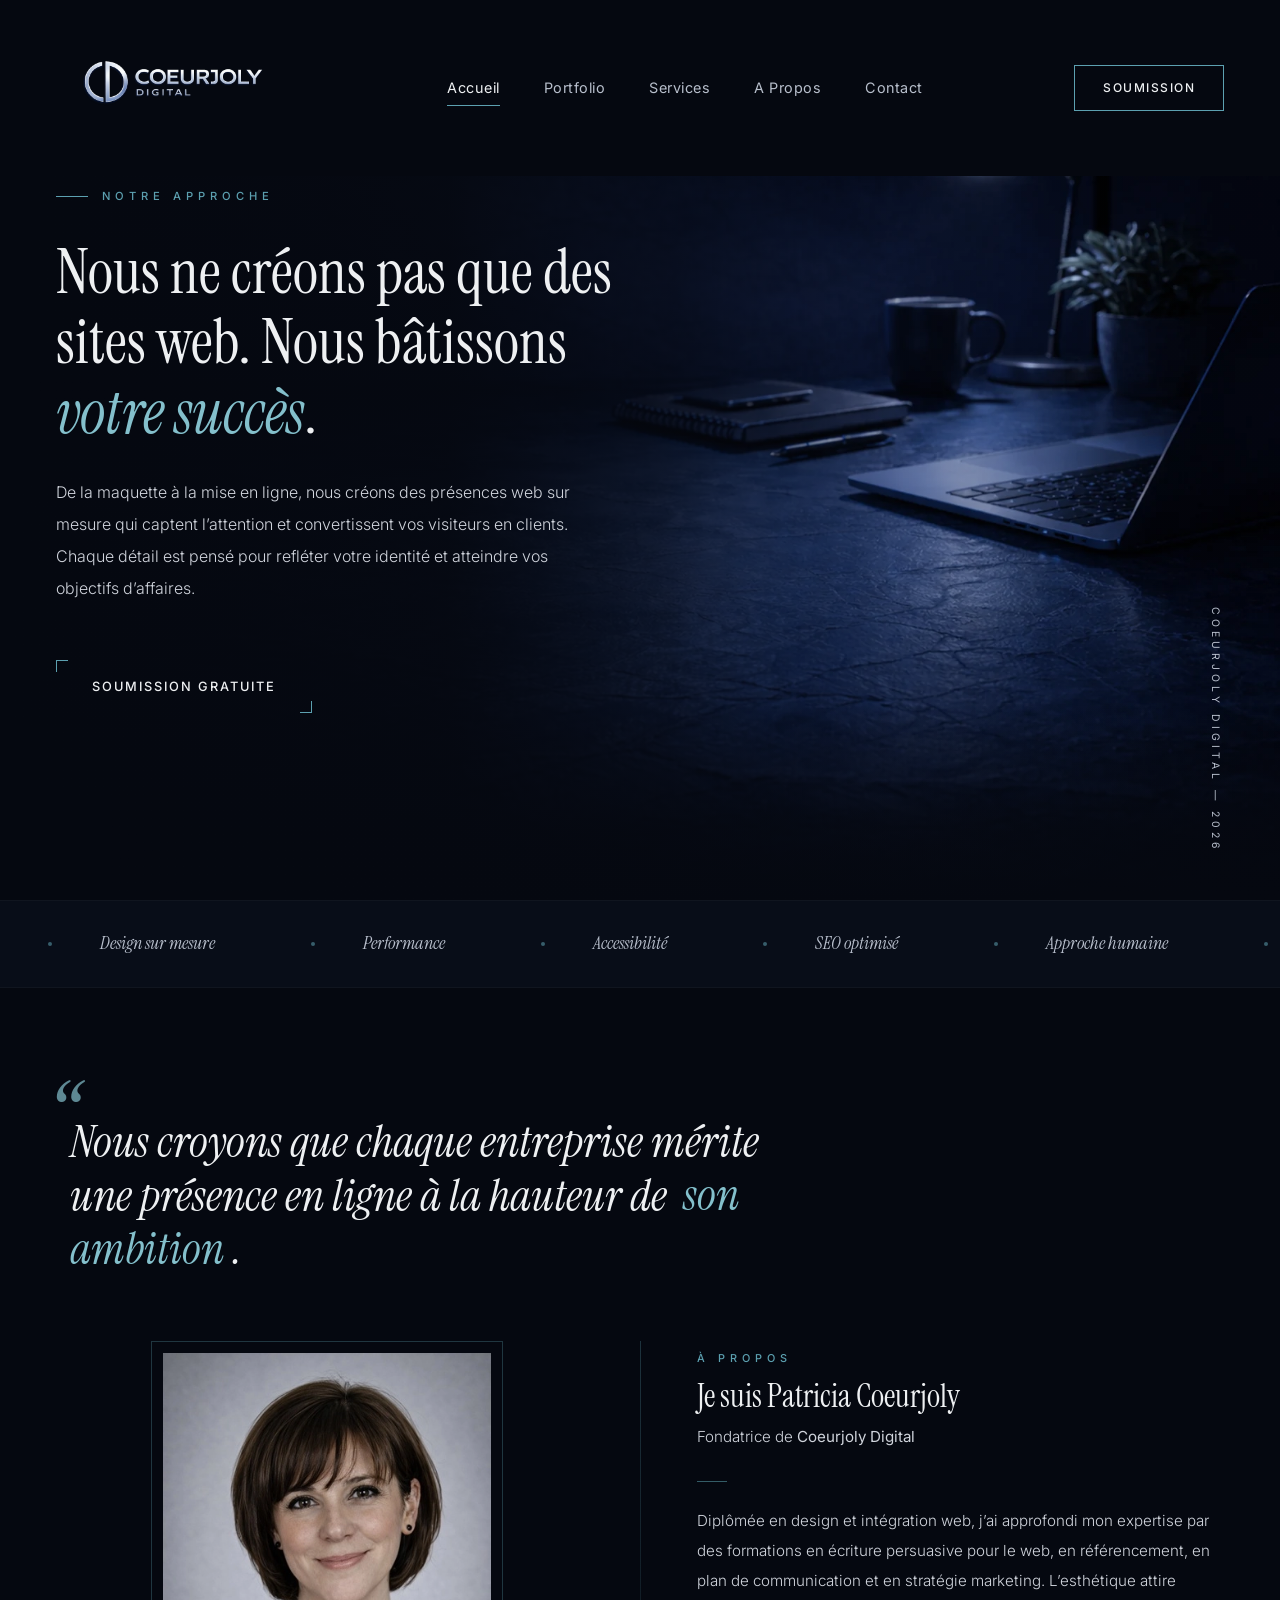
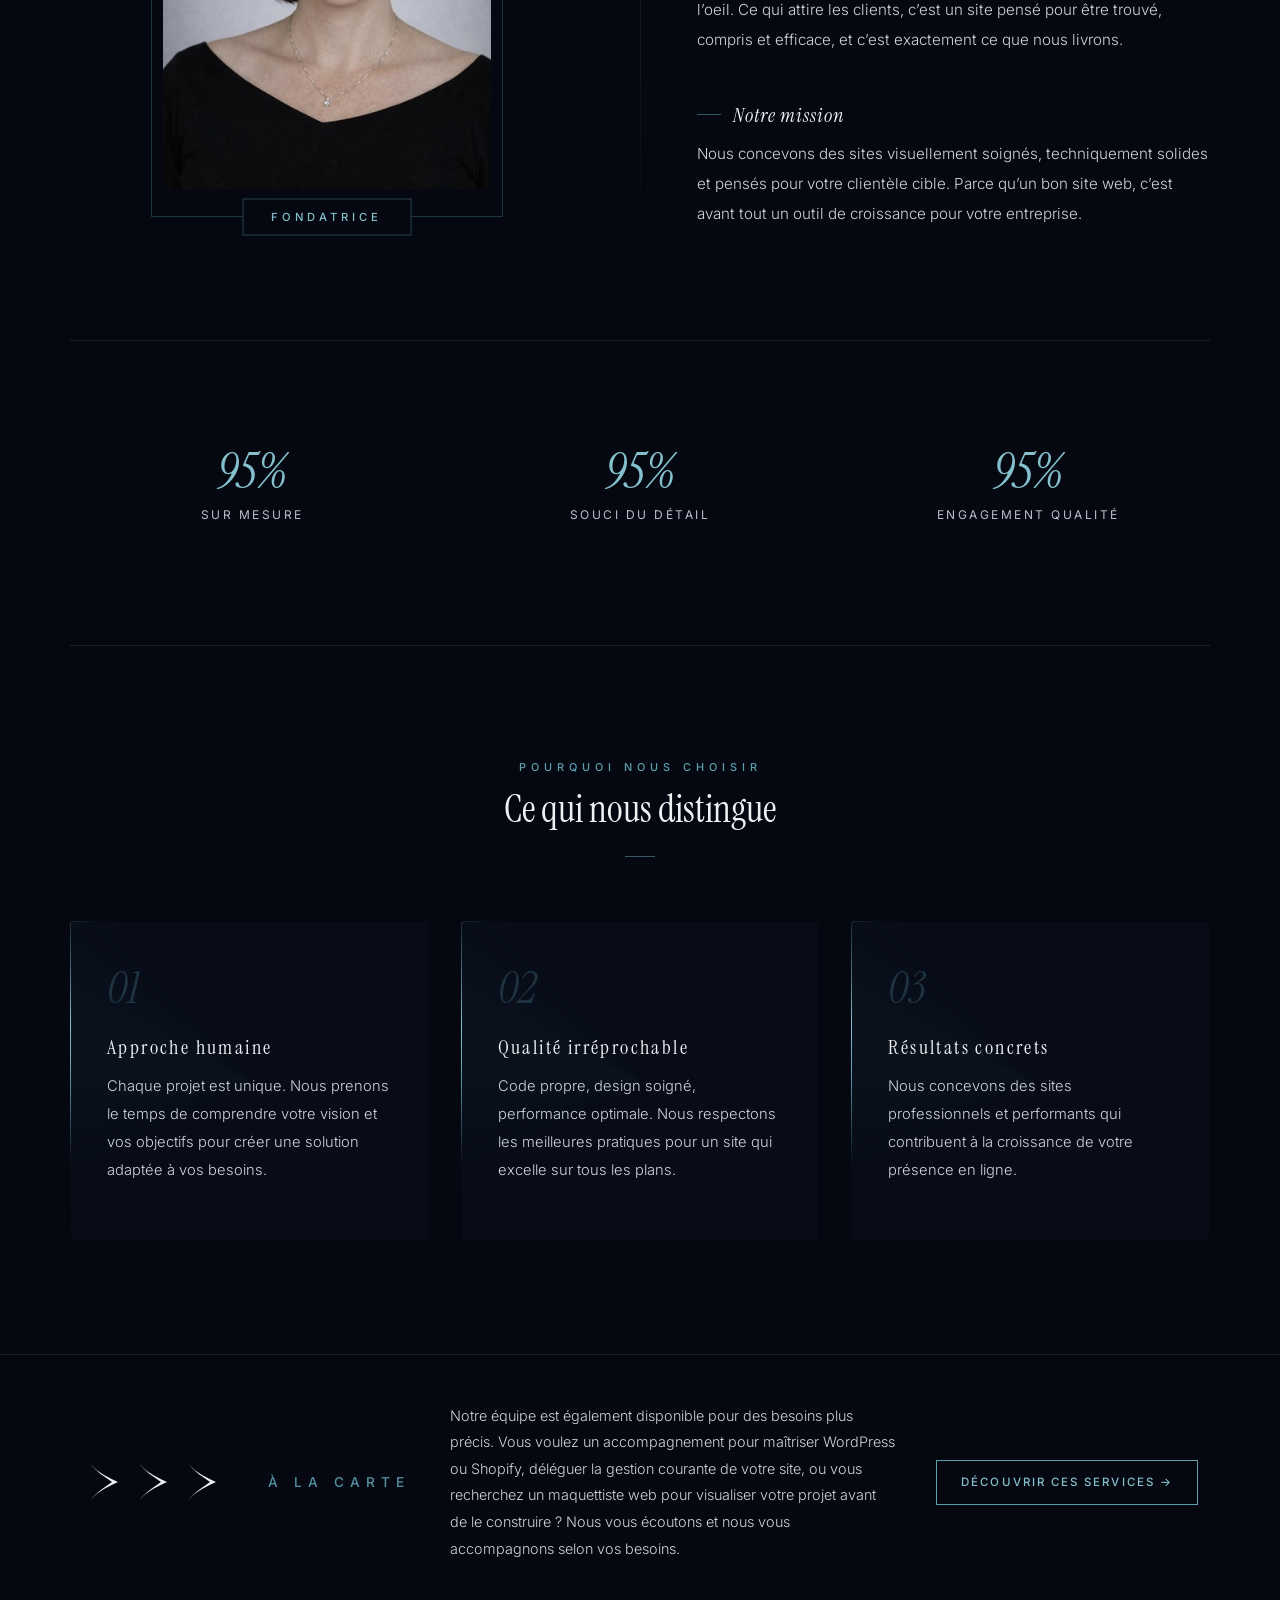
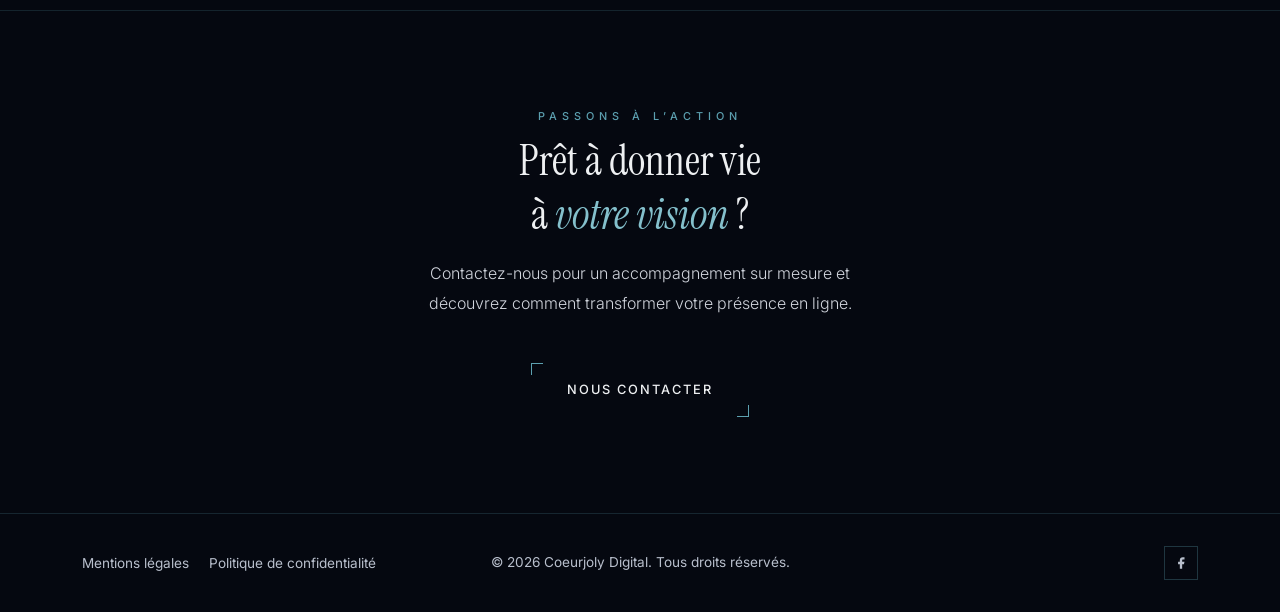
==== commit 8459a2c0: "apropos fait" ====
--- a/index.html
+++ b/index.html
@@ -44,7 +44,7 @@
       <a class="topbar__link topbar__link--on" href="index.html" aria-current="page">Accueil</a>
       <a class="topbar__link" href="portfolio.html">Portfolio</a>
       <a class="topbar__link" href="services.html">Services</a>
-      <a class="topbar__link" href="a-propos.html">Notre approche</a>
+      <a class="topbar__link" href="a-propos.html">A Propos</a>
       <a class="topbar__link" href="contact.html">Contact</a>
     </nav>
     <a class="topbar__cta d-none d-lg-inline-block" href="soumission.html">Soumission</a>
--- a/assets/css/styles.css
+++ b/assets/css/styles.css
@@ -11,8 +11,8 @@
   --border-hover: rgba(92, 160, 176, 0.35);
   --text: #eef0f2;
   --text-warm: #d8d0c4;
-  --text-dim: #c4c9d2;
-  --text-muted: #a0a8b8;
+  --text-dim: #d0d4dc;
+  --text-muted: #b8bfcc;
   --serif: 'Instrument Serif', Georgia, serif;
   --sans: 'Inter', 'Segoe UI', sans-serif;
   --ease: cubic-bezier(0.16, 1, 0.3, 1);
@@ -1892,6 +1892,156 @@
   line-height: 1.6;
 }
 
+/* ============ Carrousel t&eacute;moignages ============ */
+.testi {
+  padding: 5rem 0;
+}
+
+.testi__header {
+  text-align: center;
+  margin-bottom: 3.5rem;
+}
+
+.testi__header .sec-line {
+  margin: 1.25rem auto 0;
+}
+
+.testi__stage {
+  overflow: hidden;
+  position: relative;
+}
+
+.testi__track {
+  position: relative;
+  min-height: 14rem;
+}
+
+.testi__card {
+  position: absolute;
+  inset: 0;
+  padding: 3rem 3.5rem;
+  background: var(--dark-card);
+  border: 0.0625rem solid var(--border);
+  will-change: transform, opacity;
+}
+
+.testi__card:first-child {
+  position: relative;
+}
+
+.testi__card:hover {
+  border-color: var(--border-hover);
+}
+
+.testi__quote {
+  display: block;
+  font-family: var(--serif);
+  font-size: 5rem;
+  line-height: 0.8;
+  color: var(--accent);
+  opacity: 0.25;
+  margin-bottom: 1.25rem;
+  user-select: none;
+}
+
+.testi__text {
+  font-size: 1.05rem;
+  color: var(--text-dim);
+  font-weight: 300;
+  line-height: 1.9;
+  max-width: 54rem;
+  margin: 0 0 2rem;
+  font-style: italic;
+}
+
+.testi__author {
+  display: flex;
+  flex-direction: column;
+  gap: 0.2rem;
+}
+
+.testi__name {
+  font-size: 0.88rem;
+  font-weight: 500;
+  color: var(--text);
+  letter-spacing: 0.05rem;
+}
+
+.testi__biz {
+  font-size: 0.78rem;
+  color: var(--accent);
+  font-weight: 400;
+  letter-spacing: 0.08rem;
+  text-transform: uppercase;
+}
+
+.testi__controls {
+  display: flex;
+  align-items: center;
+  justify-content: center;
+  gap: 2rem;
+  margin-top: 2.5rem;
+}
+
+.testi__btn {
+  display: flex;
+  align-items: center;
+  justify-content: center;
+  width: 3.25rem;
+  height: 3.25rem;
+  border-radius: 50%;
+  border: 0.0625rem solid rgba(92, 160, 176, 0.45);
+  background: rgba(92, 160, 176, 0.07);
+  color: var(--accent-soft);
+  cursor: pointer;
+  transition: border-color 0.3s, color 0.3s, background 0.3s;
+  flex-shrink: 0;
+}
+
+.testi__btn svg {
+  width: 1.25rem;
+  height: 1.25rem;
+  flex-shrink: 0;
+}
+
+.testi__btn:hover {
+  border-color: var(--accent);
+  color: #fff;
+  background: rgba(92, 160, 176, 0.18);
+}
+
+.testi__btn:focus-visible {
+  outline: 0.125rem solid var(--accent);
+  outline-offset: 0.25rem;
+}
+
+.testi__dots {
+  display: flex;
+  align-items: center;
+  gap: 1.25rem;
+}
+
+.testi__dot {
+  width: 0.45rem;
+  height: 0.45rem;
+  border-radius: 50%;
+  border: none;
+  background: rgba(92, 160, 176, 0.35);
+  cursor: pointer;
+  padding: 0;
+  transition: background 0.3s, transform 0.3s;
+}
+
+.testi__dot--on {
+  background: var(--accent);
+  transform: scale(1.5);
+}
+
+.testi__dot:focus-visible {
+  outline: 0.125rem solid var(--accent);
+  outline-offset: 0.25rem;
+}
+
 /* ============ Mentions légales & Confidentialité ============ */
 .legal {
   padding: 7rem 0 6rem;
@@ -2287,6 +2437,4 @@
   height: 0.0625rem;
   background: var(--accent);
   opacity: 0.55;
-}
-
-/* Ligne de séparation après les cartes */+}
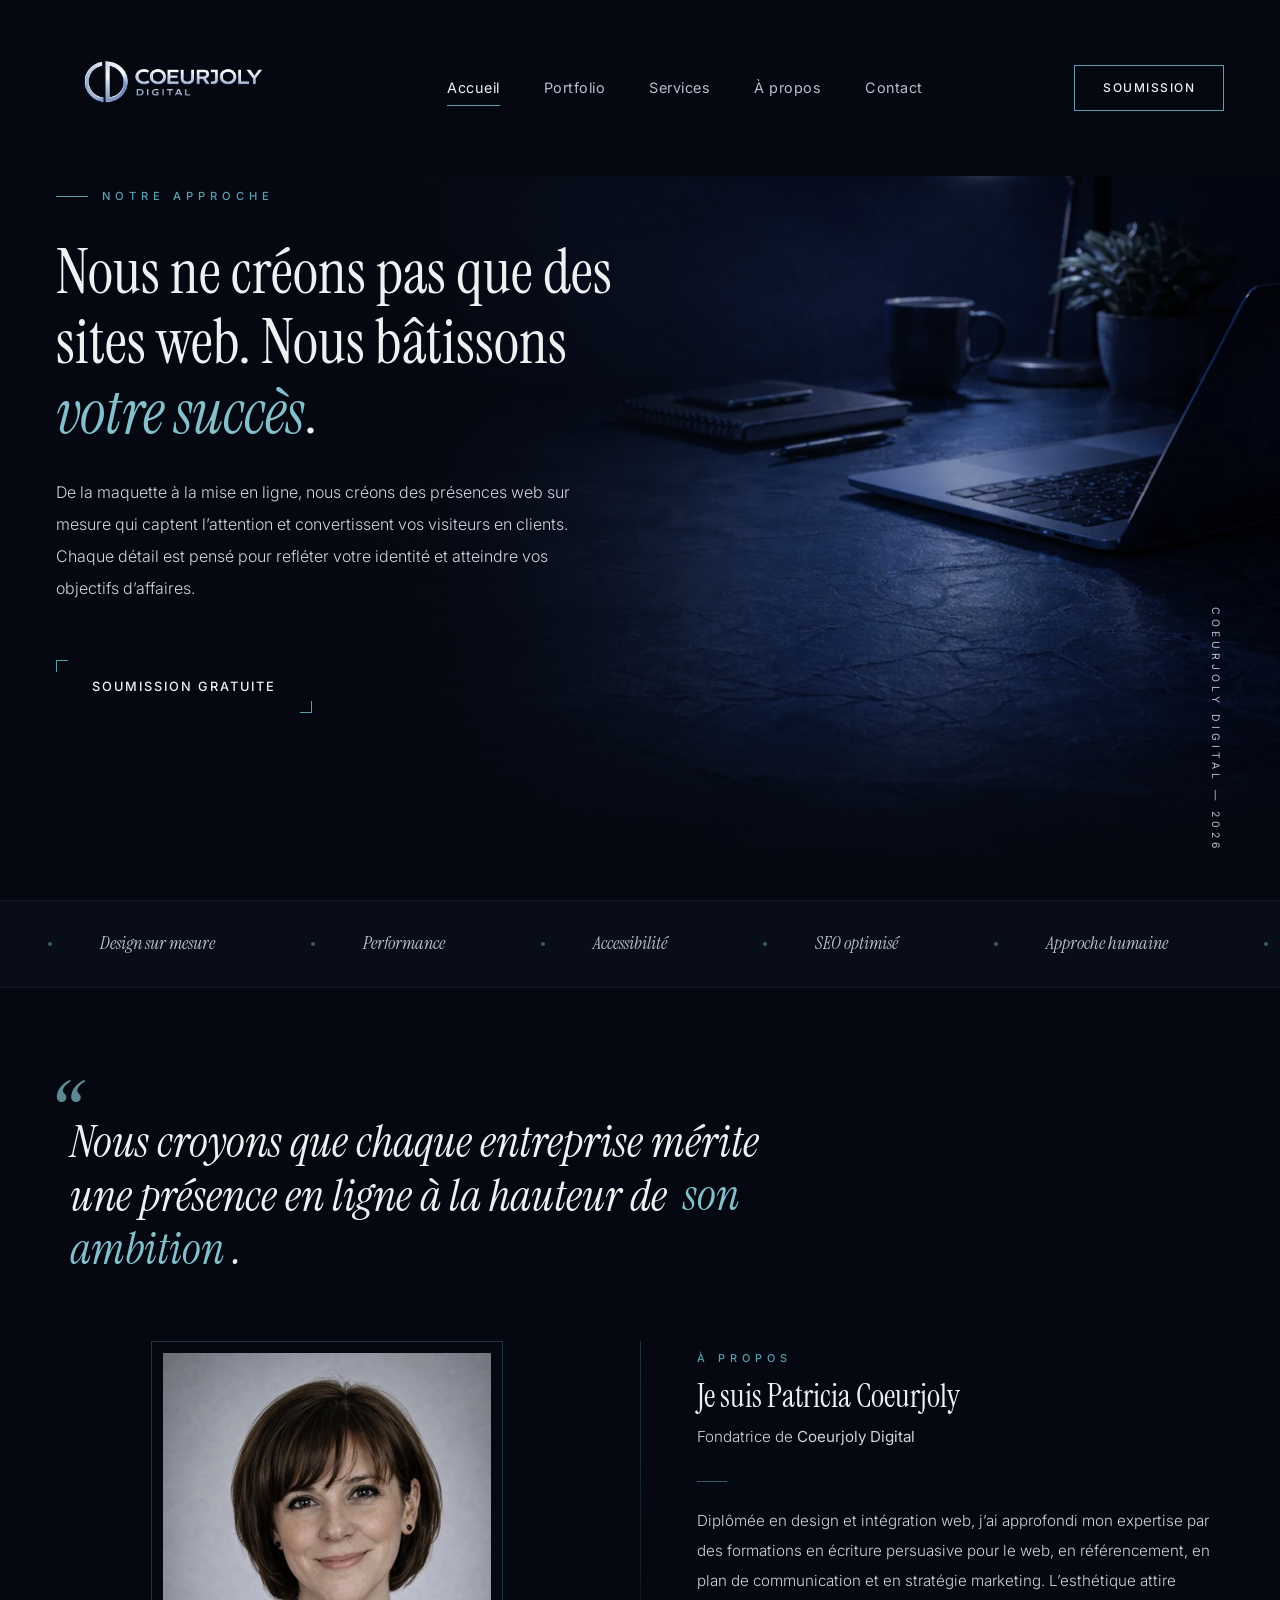
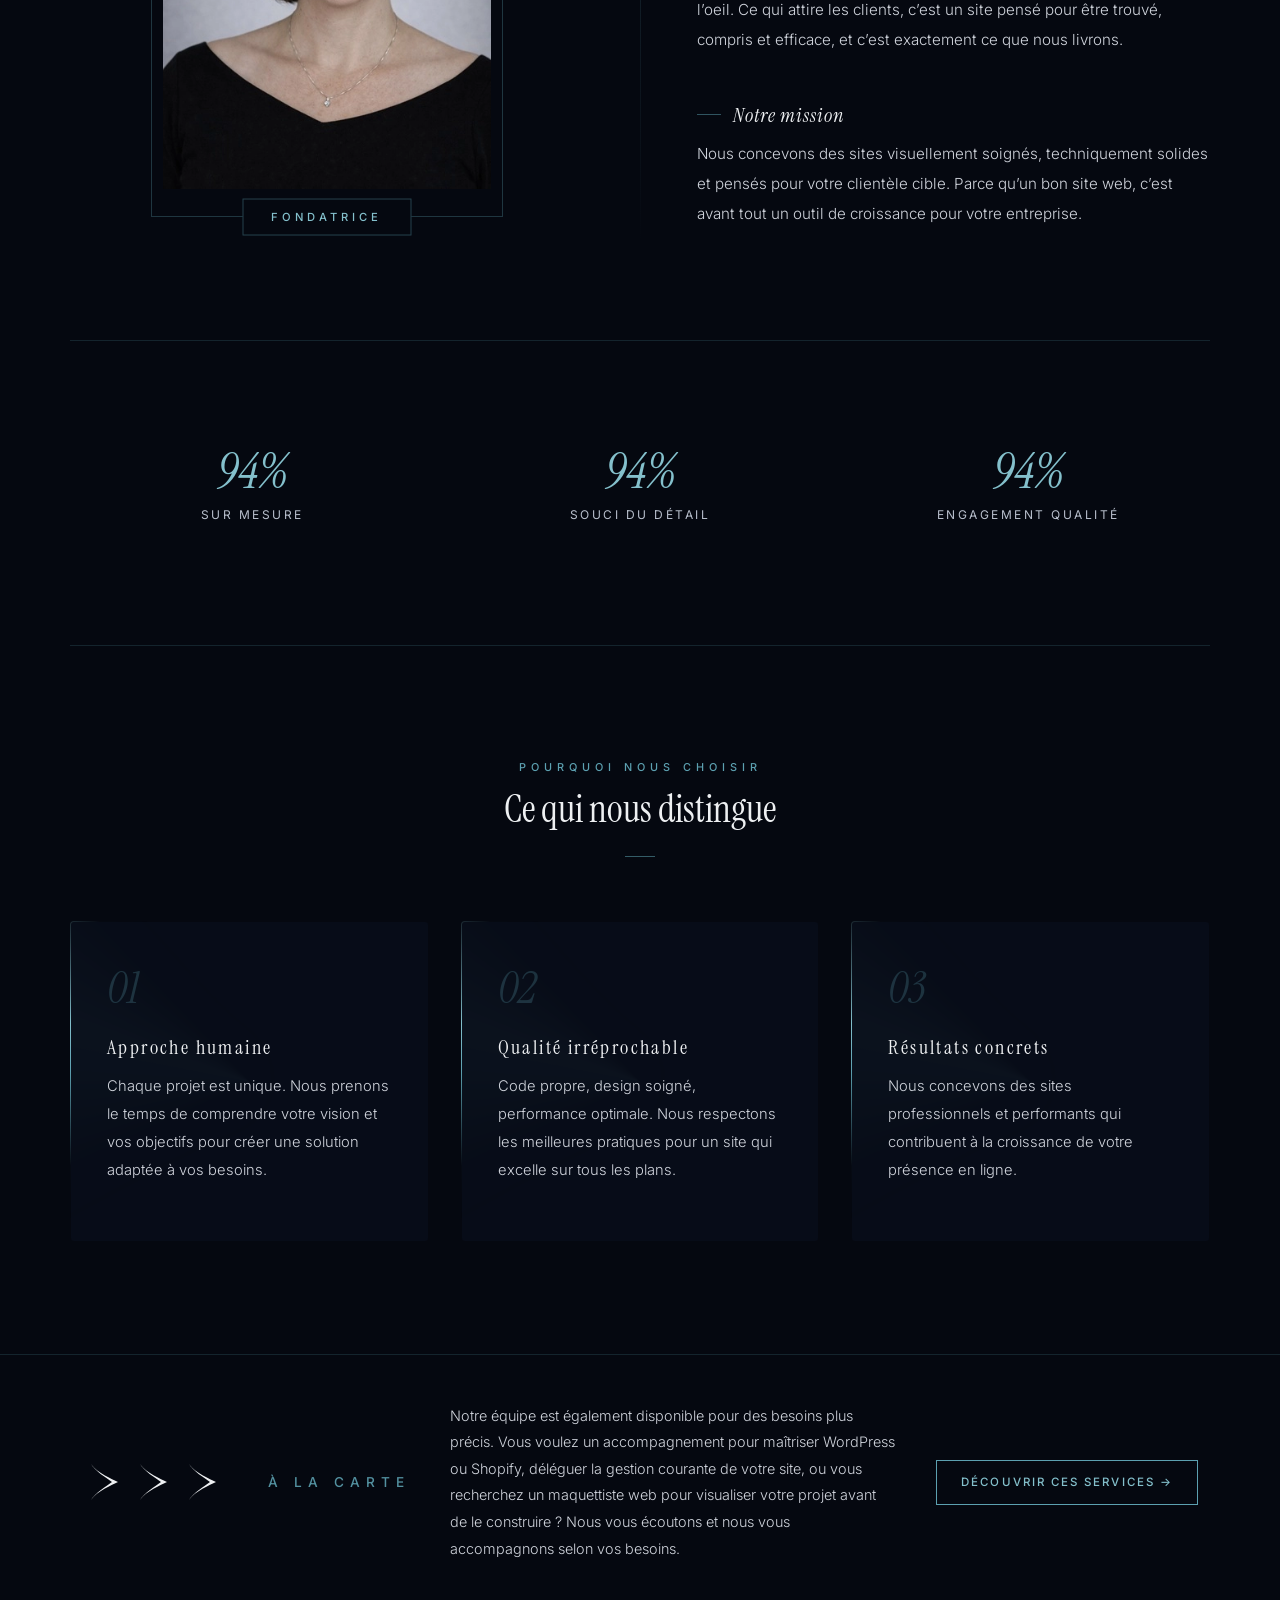
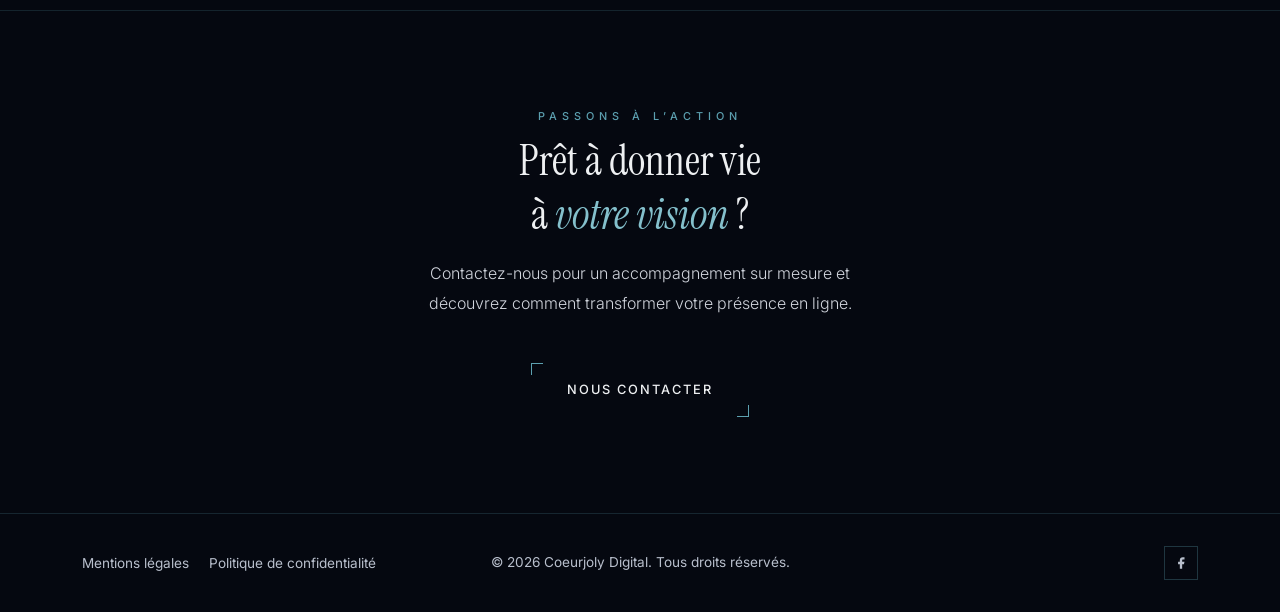
==== commit a6acf6e0: "amélioration des scores" ====
--- a/index.html
+++ b/index.html
@@ -23,6 +23,7 @@
   <link href="https://cdn.jsdelivr.net/npm/bootstrap@5.3.3/dist/css/bootstrap.min.css" rel="stylesheet">
   <link rel="stylesheet" href="assets/css/styles.css">
   <link rel="stylesheet" href="assets/css/responsive.css">
+  <link rel="preload" as="image" href="assets/images/arriere-plan-ordi.webp" fetchpriority="high">
   <script type="application/ld+json">
   {
     "@context": "https://schema.org",
@@ -38,13 +39,13 @@
 
   <header class="topbar" role="banner">
     <a class="topbar__logo" href="index.html" aria-label="Coeurjoly Digital &ndash; Accueil">
-      <img src="assets/images/logo-couleur.webp" alt="Logo Coeurjoly Digital" width="400" height="134">
+      <img src="assets/images/logo-couleur.webp" alt="Logo Coeurjoly Digital" width="400" height="134" fetchpriority="high">
     </a>
     <nav class="topbar__nav" aria-label="Navigation principale">
       <a class="topbar__link topbar__link--on" href="index.html" aria-current="page">Accueil</a>
       <a class="topbar__link" href="portfolio.html">Portfolio</a>
       <a class="topbar__link" href="services.html">Services</a>
-      <a class="topbar__link" href="a-propos.html">A Propos</a>
+      <a class="topbar__link" href="a-propos.html">&Agrave;&nbsp;propos</a>
       <a class="topbar__link" href="contact.html">Contact</a>
     </nav>
     <a class="topbar__cta d-none d-lg-inline-block" href="soumission.html">Soumission</a>
@@ -174,7 +175,7 @@
       </div>
     </section>
 
-    <div class="section--bg callout-ac" aria-label="Services &agrave; la carte">
+    <section class="section--bg callout-ac" aria-label="Services &agrave; la carte" role="region">
       <div class="container">
         <div class="callout-ac__inner rv">
           <div class="callout-ac__arrows" aria-hidden="true">
@@ -193,7 +194,7 @@
           <a class="callout-ac__link" href="services.html#ac">D&eacute;couvrir ces services</a>
         </div>
       </div>
-    </div>
+    </section>
 
     <section class="section--bg" aria-labelledby="ch">
       <div class="container cta-block">
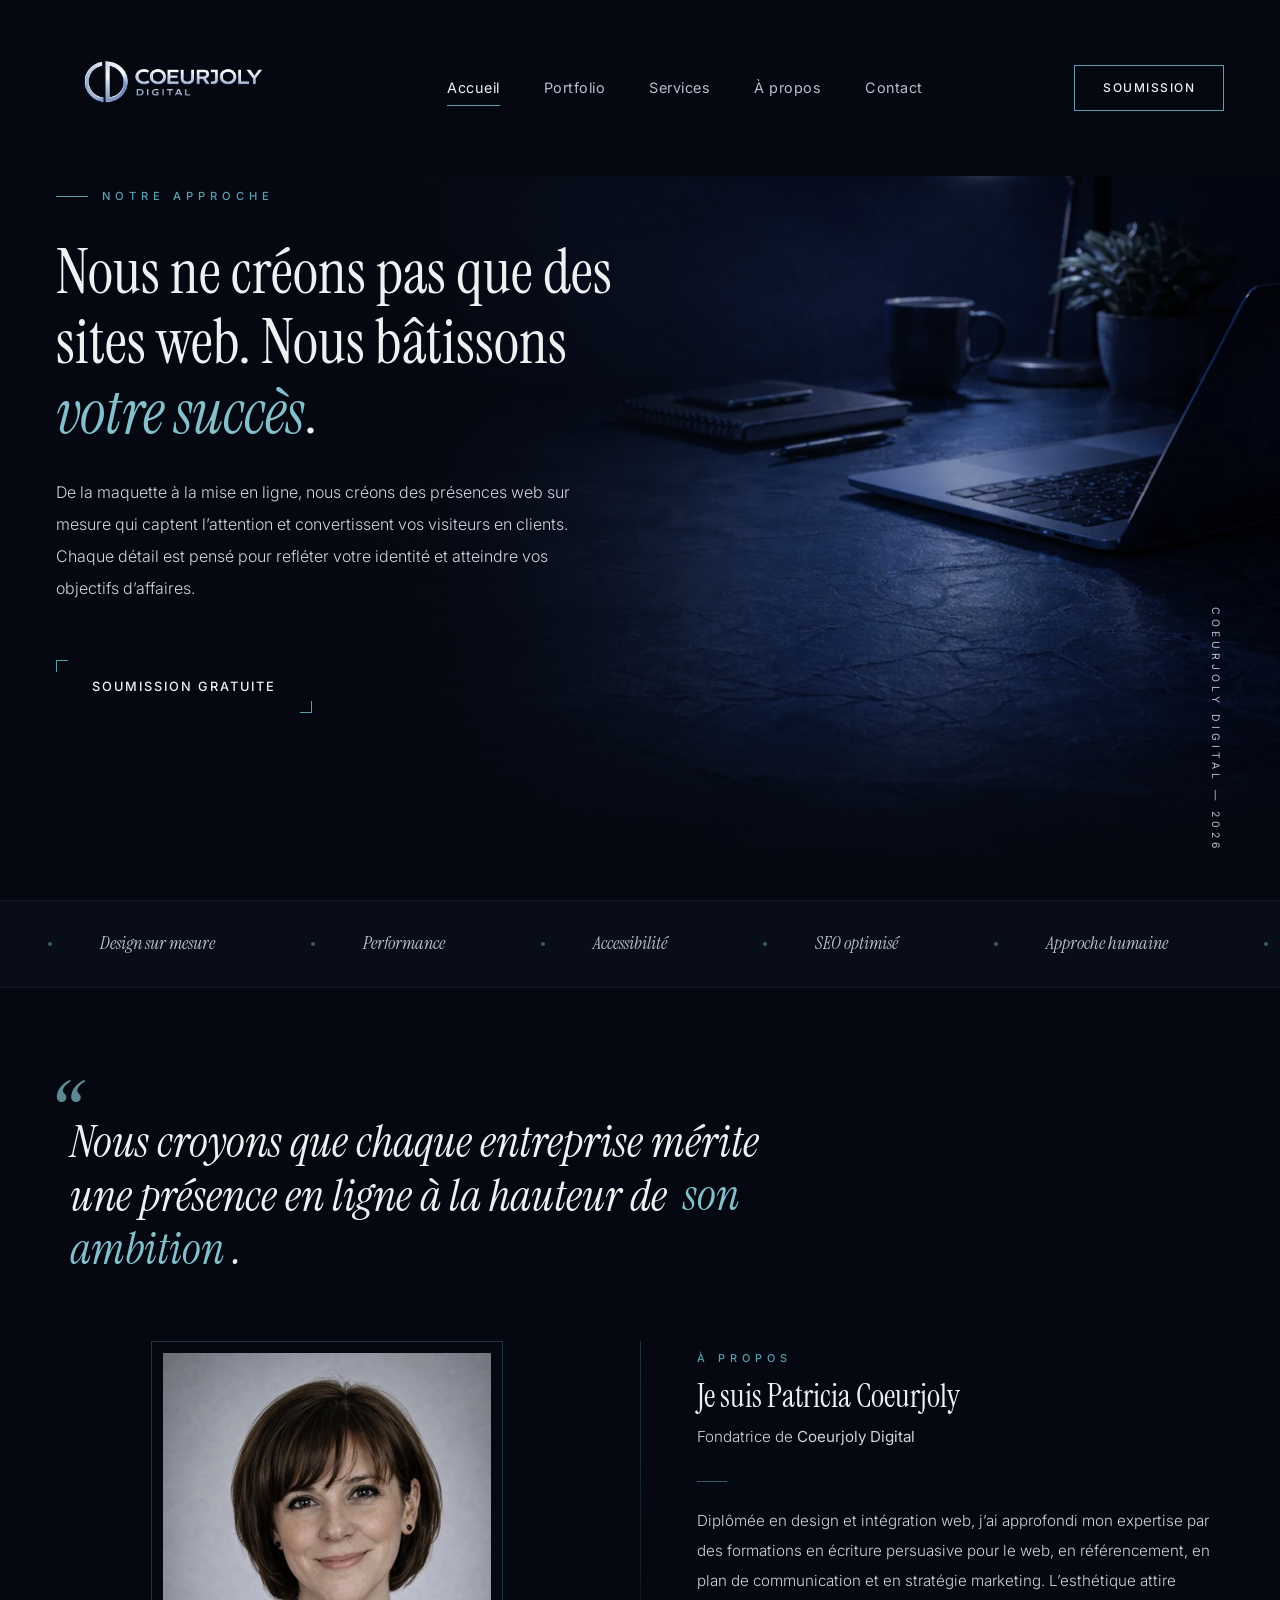
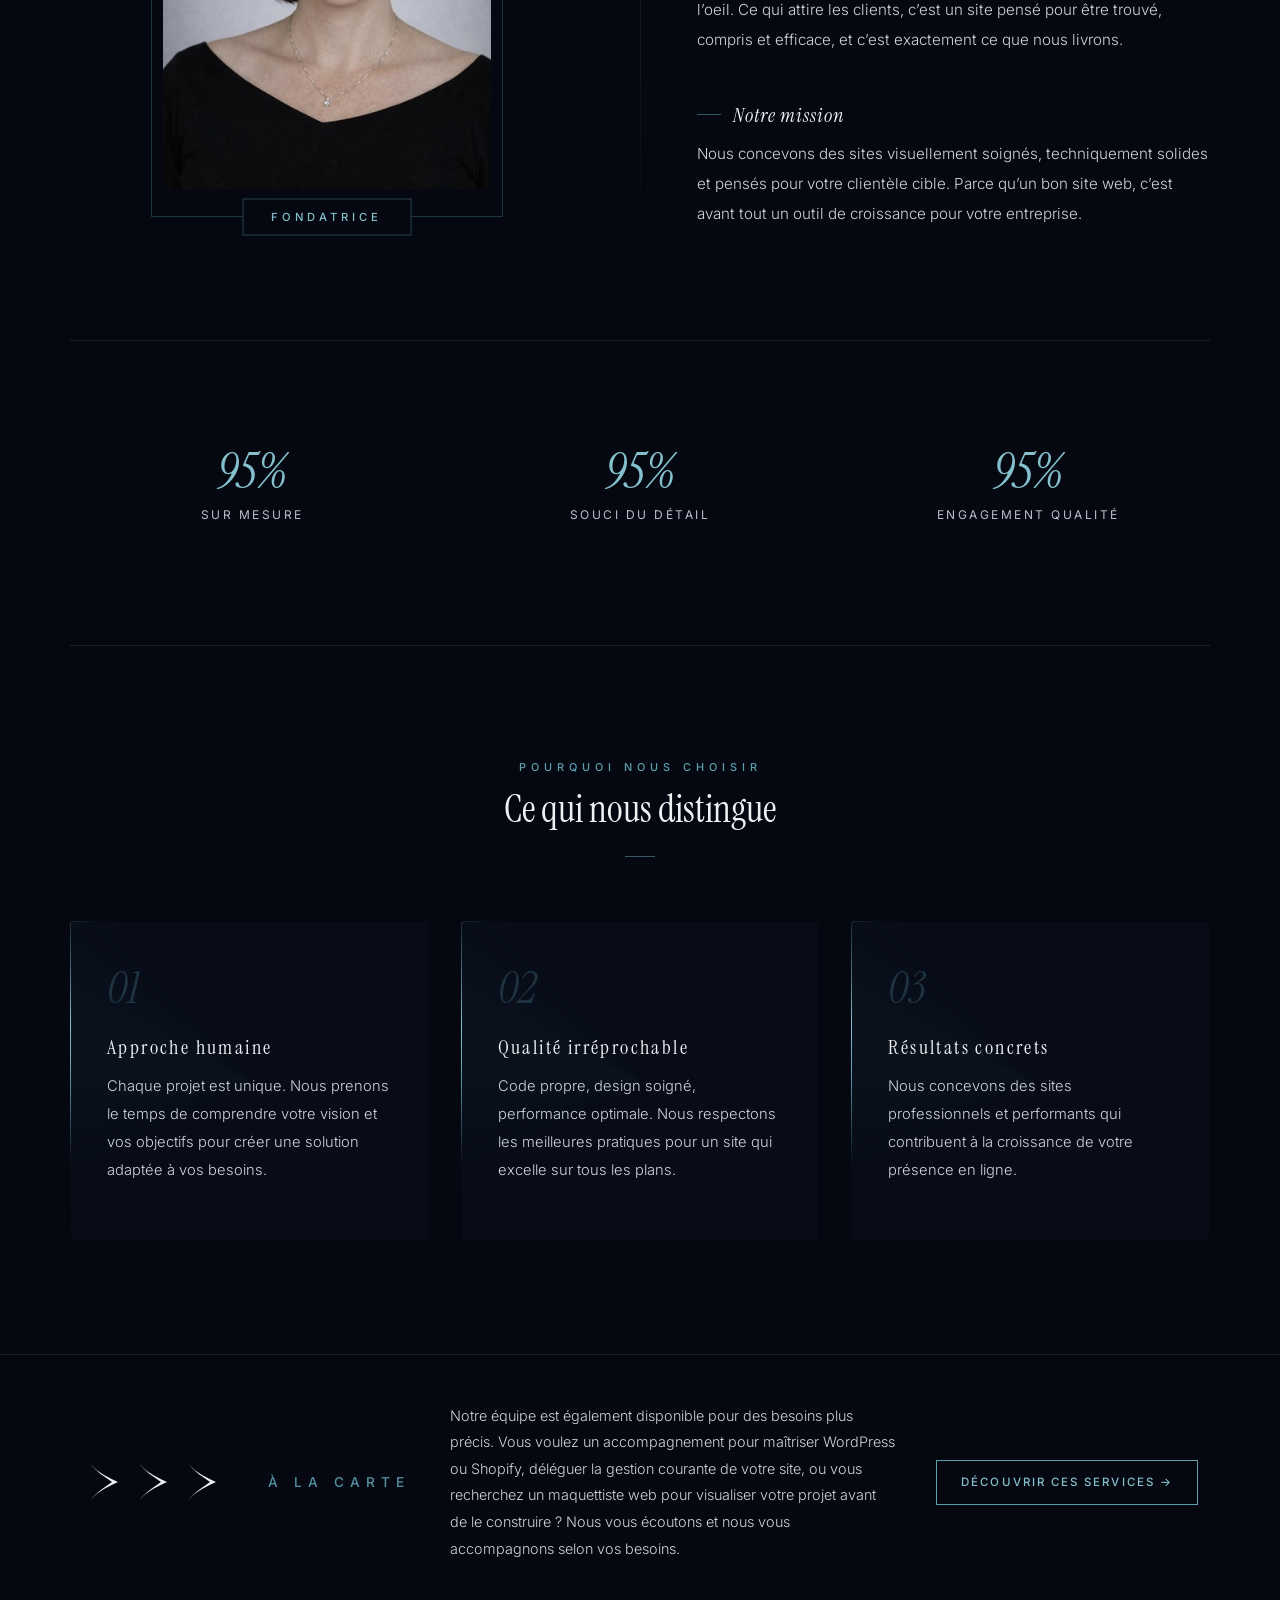
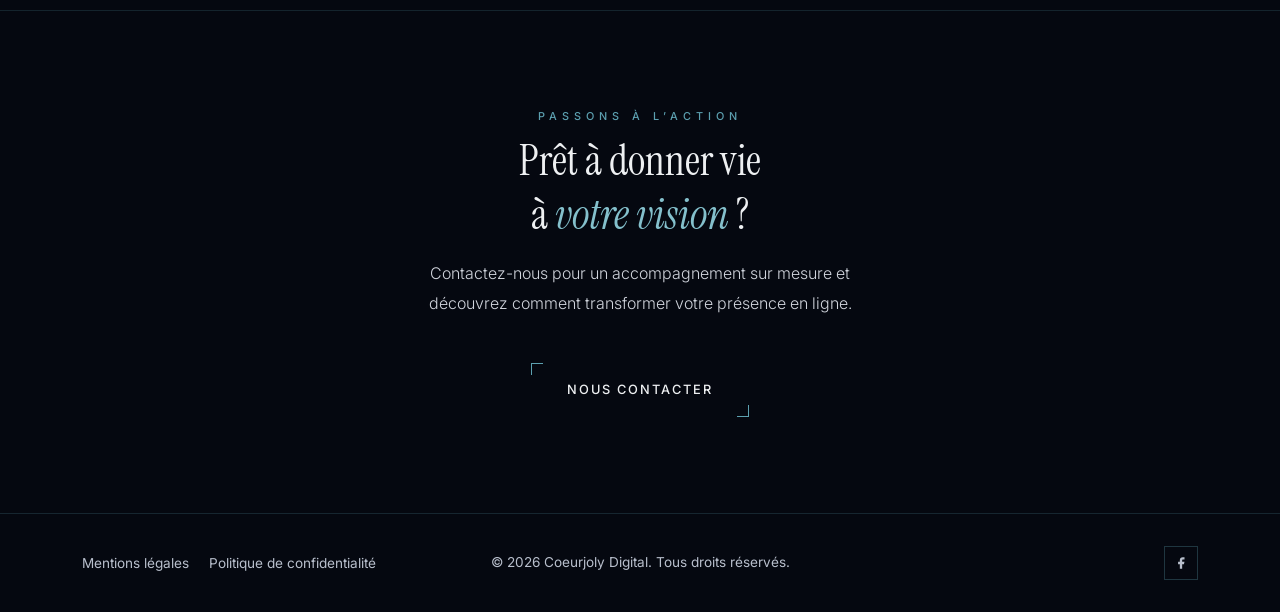
==== commit 492d7d14: "modification pied de page" ====
--- a/index.html
+++ b/index.html
@@ -219,7 +219,7 @@
         </div>
         <div class="col-md-4 text-md-end">
           <div class="d-flex gap-2 justify-content-md-end" role="group" aria-label="R&eacute;seaux sociaux">
-            <a class="ft__soc" href="#" aria-label="Facebook"><svg viewBox="0 0 24 24"><path d="M18 2h-3a5 5 0 0 0-5 5v3H7v4h3v8h4v-8h3l1-4h-4V7a1 1 0 0 1 1-1h3z"/></svg></a>
+            <a class="ft__soc" href="https://www.facebook.com/profile.php?id=61586746877675" target="_blank" rel="noopener noreferrer" aria-label="Facebook"><svg viewBox="0 0 24 24"><path d="M18 2h-3a5 5 0 0 0-5 5v3H7v4h3v8h4v-8h3l1-4h-4V7a1 1 0 0 1 1-1h3z"/></svg></a>
           </div>
         </div>
       </div>
--- a/assets/css/styles.css
+++ b/assets/css/styles.css
@@ -2437,4 +2437,152 @@
   height: 0.0625rem;
   background: var(--accent);
   opacity: 0.55;
+}
+/* ============ Contact — Choix du formulaire ============ */
+.ct-choose {
+  padding: 5rem 0 0;
+}
+
+.ct-choose__intro {
+  margin-bottom: 3rem;
+}
+
+.ct-choose__intro-desc {
+  font-size: 1rem;
+  color: var(--text-dim);
+  font-weight: 300;
+  line-height: 1.9;
+  max-width: 42rem;
+  margin-top: 1.25rem;
+}
+
+.ct-choose__grid {
+  display: grid;
+  grid-template-columns: 1fr 1fr;
+  gap: 1.5rem;
+}
+
+.ct-choose__card {
+  border: 0.0625rem solid var(--border);
+  padding: 2.75rem 3rem;
+  background: var(--dark-card);
+  transition: border-color 0.3s var(--ease);
+}
+
+.ct-choose__card:hover {
+  border-color: var(--border-hover);
+}
+
+.ct-choose__card--highlight {
+  border-color: rgba(92, 160, 176, 0.28);
+  position: relative;
+  overflow: hidden;
+}
+
+.ct-choose__card--highlight::before {
+  content: '';
+  position: absolute;
+  top: 0;
+  left: 0;
+  width: 0.1875rem;
+  height: 100%;
+  background: linear-gradient(180deg, var(--accent), transparent);
+  opacity: 0.7;
+}
+
+.ct-choose__badge {
+  font-size: 0.68rem;
+  font-weight: 500;
+  letter-spacing: 0.3125rem;
+  text-transform: uppercase;
+  color: var(--accent);
+  margin-bottom: 1rem;
+}
+
+.ct-choose__h {
+  font-size: 1.45rem;
+  color: var(--text);
+  margin-bottom: 1rem;
+  font-weight: 400;
+  line-height: 1.4;
+}
+
+.ct-choose__p {
+  font-size: 0.95rem;
+  color: var(--text-dim);
+  font-weight: 300;
+  line-height: 1.9;
+  margin-bottom: 1.75rem;
+}
+
+.ct-choose__link {
+  font-size: 0.78rem;
+  font-weight: 500;
+  letter-spacing: 0.2rem;
+  text-transform: uppercase;
+  color: var(--text-muted);
+  text-decoration: none;
+  transition: color 0.3s;
+}
+
+.ct-choose__link:hover {
+  color: var(--text);
+}
+
+.ct-choose__link--accent {
+  color: var(--accent-soft);
+}
+
+.ct-choose__link--accent:hover {
+  color: var(--text);
+}
+
+/* ============ Contact — &Eacute;tats du formulaire ============ */
+.ct__input--error {
+  border-color: #c0504d;
+  box-shadow: 0 0 0 0.1875rem rgba(192, 80, 77, 0.08);
+}
+
+.ct__submit--sending {
+  opacity: 0.7;
+  cursor: not-allowed;
+  pointer-events: none;
+}
+
+.ct__status {
+  display: none;
+  text-align: center;
+  padding: 3rem 1rem;
+}
+
+.ct__status--on {
+  display: block;
+}
+
+.ct__status-icon {
+  width: 3rem;
+  height: 3rem;
+  color: var(--accent);
+  margin: 0 auto 1.25rem;
+  display: flex;
+  align-items: center;
+  justify-content: center;
+}
+
+.ct__status-icon svg {
+  width: 100%;
+  height: 100%;
+}
+
+.ct__status-title {
+  font-size: 1.25rem;
+  color: var(--text);
+  margin-bottom: 0.5rem;
+}
+
+.ct__status-msg {
+  font-size: 0.9rem;
+  color: var(--text-dim);
+  font-weight: 300;
+  margin: 0;
 }
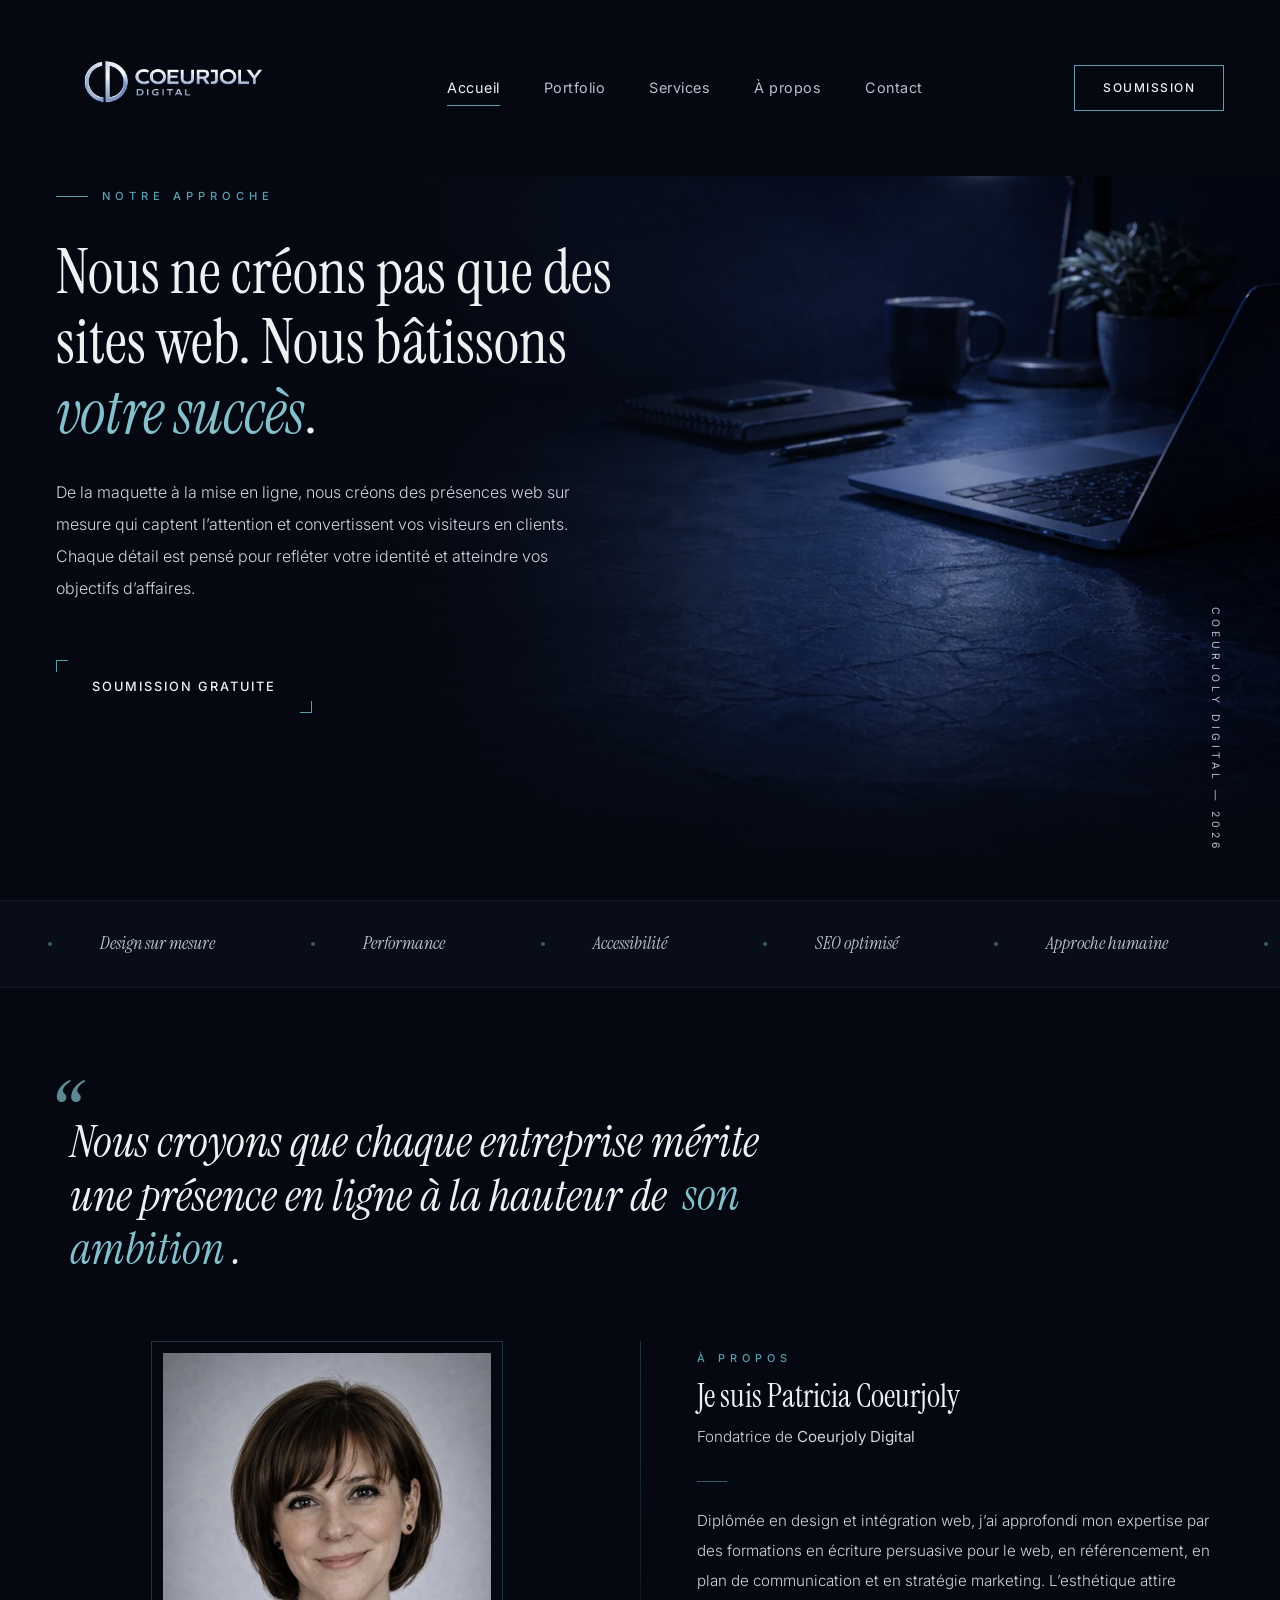
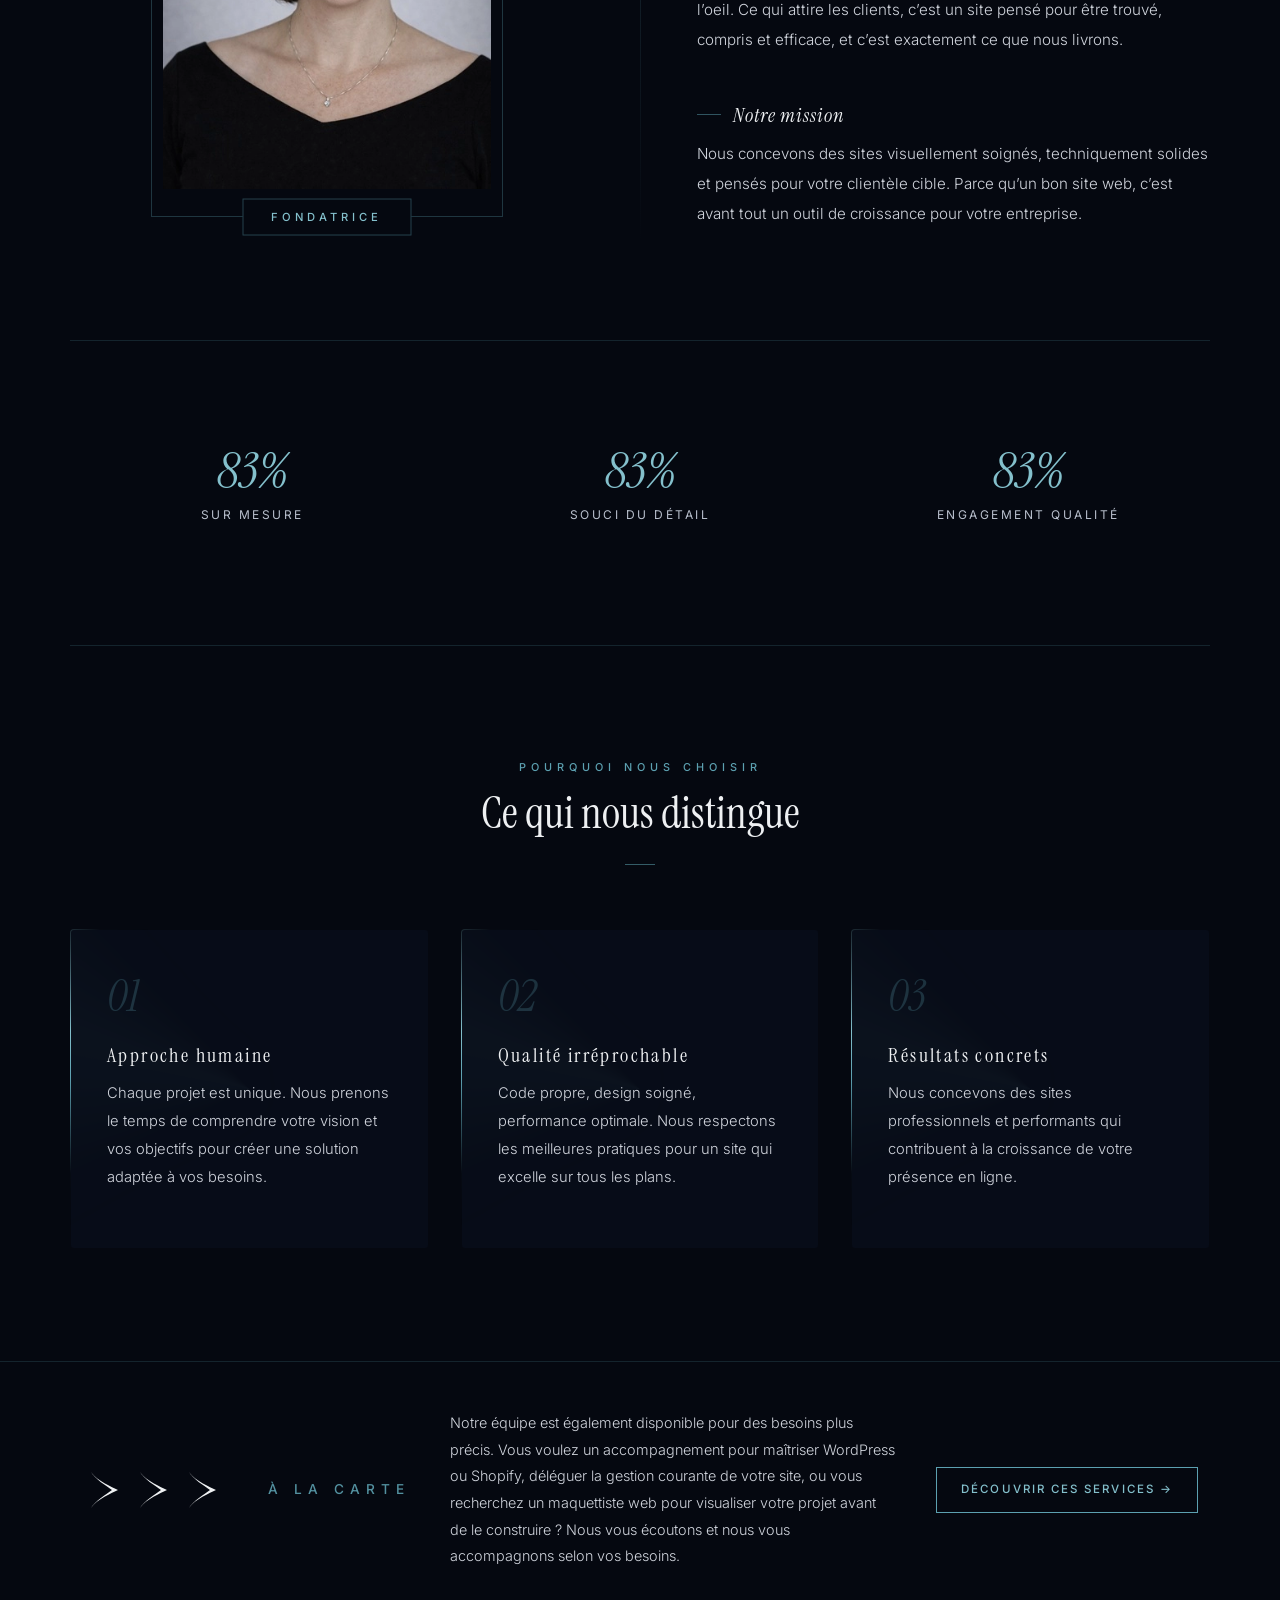
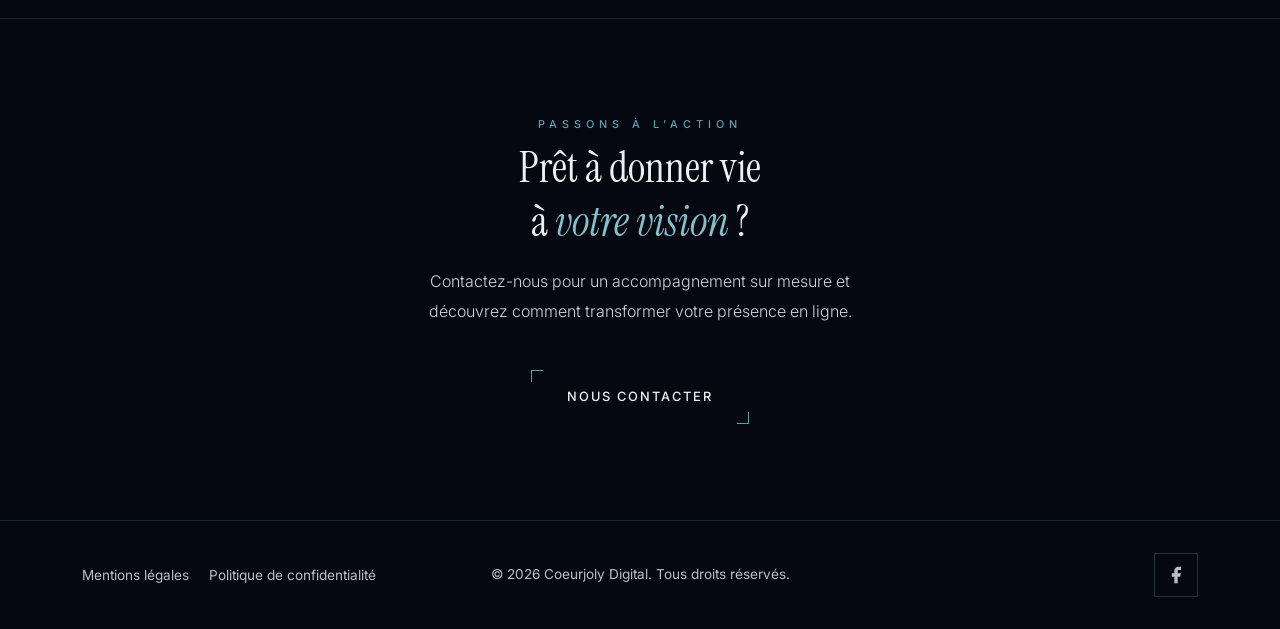
==== commit b0f677f6: "multi correction" ====
--- a/index.html
+++ b/index.html
@@ -105,7 +105,7 @@
             <h2 class="about__name rv" id="ah">Je suis Patricia Coeurjoly</h2>
             <p class="about__role rv">Fondatrice de <strong>Coeurjoly Digital</strong></p>
             <hr class="sec-line rv" aria-hidden="true">
-            <p class="about__p rv mt-4">Diplôm&eacute;e en design et int&eacute;gration web, j&rsquo;ai approfondi mon expertise par des formations en &eacute;criture persuasive pour le web, en r&eacute;f&eacute;rencement, en plan de communication et en strat&eacute;gie marketing. L&rsquo;esth&eacute;tique attire l&rsquo;oeil. Ce qui attire les clients, c&rsquo;est un site pens&eacute; pour &ecirc;tre trouv&eacute;, compris et efficace, et c&rsquo;est exactement ce que nous livrons.</p>
+            <p class="about__p rv mt-4">Dipl&ocirc;m&eacute;e en design et int&eacute;gration web, j&rsquo;ai approfondi mon expertise par des formations en &eacute;criture persuasive pour le web, en r&eacute;f&eacute;rencement, en plan de communication et en strat&eacute;gie marketing. L&rsquo;esth&eacute;tique attire l&rsquo;oeil. Ce qui attire les clients, c&rsquo;est un site pens&eacute; pour &ecirc;tre trouv&eacute;, compris et efficace, et c&rsquo;est exactement ce que nous livrons.</p>
             <h3 class="about__label rv">Notre mission</h3>
             <p class="about__p rv">Nous concevons des sites visuellement soign&eacute;s, techniquement solides et pens&eacute;s pour votre client&egrave;le cible. Parce qu&rsquo;un bon site web, c&rsquo;est avant tout un outil de croissance pour votre entreprise.</p>
           </div>
--- a/assets/css/styles.css
+++ b/assets/css/styles.css
@@ -135,7 +135,8 @@
 .hero__h1 i,
 .pagehero__h1 i,
 .cta-block__h i,
-.ct-cta__h i {
+.ct-cta__h i,
+.sm__legend i {
   font-style: italic;
   color: var(--accent-soft);
 }
@@ -403,12 +404,16 @@
   display: inline-block;
   padding: 1rem 2.25rem;
   color: var(--text);
+  background: transparent;
+  border: none;
   text-decoration: none;
+  font-family: var(--sans);
   font-size: 0.8rem;
   font-weight: 500;
   letter-spacing: 0.125rem;
   text-transform: uppercase;
   text-align: center;
+  cursor: pointer;
   transition: color 0.35s var(--ease);
 }
 
@@ -534,7 +539,7 @@
 }
 
 .sec-h2 {
-  font-size: 2.4rem;
+  font-size: 2.75rem;
   color: var(--text);
   line-height: 1.35;
 }
@@ -769,12 +774,12 @@
   background:
     conic-gradient(
       from var(--border-angle, 0deg),
-      transparent 0%,
-      transparent 68%,
+      rgba(5, 8, 16, 1) 0%,
+      rgba(5, 8, 16, 1) 68%,
       var(--accent) 76%,
       var(--accent-soft) 80%,
-      transparent 88%,
-      transparent 100%
+      rgba(5, 8, 16, 1) 88%,
+      rgba(5, 8, 16, 1) 100%
     );
   animation: borderSpin 4s linear infinite;
 }
@@ -800,12 +805,12 @@
   background:
     conic-gradient(
       from var(--border-angle, 0deg),
-      transparent 0%,
-      transparent 66%,
+      rgba(5, 8, 16, 0) 0%,
+      rgba(5, 8, 16, 0) 66%,
       rgba(92, 160, 176, 0.12) 76%,
       rgba(132, 192, 204, 0.06) 80%,
-      transparent 90%,
-      transparent 100%
+      rgba(5, 8, 16, 0) 90%,
+      rgba(5, 8, 16, 0) 100%
     );
   animation: borderSpin 4s linear infinite;
   filter: blur(1.5rem);
@@ -1021,8 +1026,8 @@
   display: inline-flex;
   align-items: center;
   justify-content: center;
-  width: 2.125rem;
-  height: 2.125rem;
+  width: 2.75rem;
+  height: 2.75rem;
   border: 0.0625rem solid rgba(92, 160, 176, 0.3);
   color: var(--text-muted);
   transition: all 0.35s var(--ease);
@@ -1034,8 +1039,8 @@
 }
 
 .ft__soc svg {
-  width: 0.875rem;
-  height: 0.875rem;
+  width: 1.25rem;
+  height: 1.25rem;
   fill: currentColor;
 }
 
@@ -1585,7 +1590,7 @@
   margin-top: 3rem;
   display: flex;
   flex-direction: column;
-  gap: 1.75rem;
+  gap: 2.25rem;
 }
 
 .ct__detail {
@@ -1604,13 +1609,15 @@
 }
 
 .ct__detail-label {
+  font-size: 1.1rem;
+  letter-spacing: 0.12rem;
+  color: var(--text);
+  margin-bottom: 0.35rem;
+}
+
+.ct__detail-value {
   font-size: 1rem;
-  color: var(--text);
-  margin-bottom: 0.15rem;
-}
-
-.ct__detail-value {
-  font-size: 0.9rem;
+  letter-spacing: 0.02rem;
   color: var(--accent-soft);
   text-decoration: none;
   font-weight: 300;
@@ -1644,18 +1651,7 @@
 /* ============ Contact Form ============ */
 .ct__form-wrap {
   position: relative;
-  padding: 0.0625rem;
-  background:
-    conic-gradient(
-      from var(--border-angle, 0deg),
-      transparent 0%,
-      transparent 68%,
-      var(--accent) 76%,
-      var(--accent-soft) 80%,
-      transparent 88%,
-      transparent 100%
-    );
-  animation: borderSpin 4s linear infinite;
+  border: 0.0625rem solid rgba(92, 160, 176, 0.45);
 }
 
 .ct__form {
@@ -1687,8 +1683,7 @@
   font-weight: 300;
   letter-spacing: 0.03125rem;
   text-transform: none;
-  color: var(--text-muted);
-  opacity: 0.6;
+  color: var(--text-dim);
 }
 
 .ct__input {
@@ -2143,6 +2138,8 @@
 .legal__h3 {
   font-size: 1.15rem;
   color: var(--text);
+  font-weight: 500;
+  letter-spacing: 0.06rem;
   margin-bottom: 0.85rem;
   display: flex;
   align-items: center;
@@ -2302,6 +2299,7 @@
   display: flex;
   flex-direction: column;
   gap: 1.5rem;
+  margin-top: 3rem;
 }
 
 /* Wrapper borderSpin — identique au pattern adv-card */
@@ -2313,12 +2311,12 @@
   background:
     conic-gradient(
       from var(--border-angle, 0deg),
-      transparent 0%,
-      transparent 68%,
+      rgba(5, 8, 16, 1) 0%,
+      rgba(5, 8, 16, 1) 68%,
       var(--accent) 76%,
       var(--accent-soft) 80%,
-      transparent 88%,
-      transparent 100%
+      rgba(5, 8, 16, 1) 88%,
+      rgba(5, 8, 16, 1) 100%
     );
   animation: borderSpin 5s linear infinite;
 }
@@ -2329,12 +2327,12 @@
   background:
     conic-gradient(
       from var(--border-angle, 0deg),
-      transparent 0%,
-      transparent 66%,
+      rgba(5, 8, 16, 0) 0%,
+      rgba(5, 8, 16, 0) 66%,
       rgba(92, 160, 176, 0.1) 76%,
       rgba(132, 192, 204, 0.05) 80%,
-      transparent 90%,
-      transparent 100%
+      rgba(5, 8, 16, 0) 90%,
+      rgba(5, 8, 16, 0) 100%
     );
   animation: borderSpin 5s linear infinite;
   filter: blur(1.5rem);
@@ -2463,31 +2461,62 @@
 }
 
 .ct-choose__card {
-  border: 0.0625rem solid var(--border);
+  position: relative;
+  padding: 0.0625rem;
+  overflow: hidden;
+  background:
+    conic-gradient(
+      from var(--border-angle, 0deg),
+      rgba(5, 8, 16, 1) 0%,
+      rgba(5, 8, 16, 1) 68%,
+      var(--accent) 76%,
+      rgba(5, 8, 16, 1) 84%,
+      rgba(5, 8, 16, 1) 100%
+    );
+  animation: borderSpin 5s linear infinite;
+  transition: transform 0.35s var(--ease), box-shadow 0.35s var(--ease);
+}
+
+.ct-choose__card:hover {
+  transform: translateY(-0.6rem);
+  box-shadow: 0 2rem 4rem rgba(0, 0, 0, 0.7), 0 0 2.5rem rgba(92, 160, 176, 0.18);
+}
+
+.ct-choose__card__inner {
+  display: block;
+  width: 100%;
+  height: 100%;
+  background: #080d18;
   padding: 2.75rem 3rem;
-  background: var(--dark-card);
-  transition: border-color 0.3s var(--ease);
-}
-
-.ct-choose__card:hover {
-  border-color: var(--border-hover);
+}
+
+.ct-choose__card--btn {
+  text-align: left;
+  cursor: pointer;
+  font-family: var(--sans);
+  color: var(--text);
+  border: none;
+  -webkit-appearance: none;
+  appearance: none;
+}
+
+.ct-choose__card--btn .ct-choose__link {
+  display: inline-block;
+  transition: color 0.3s, transform 0.3s var(--ease);
 }
 
 .ct-choose__card--highlight {
-  border-color: rgba(92, 160, 176, 0.28);
-  position: relative;
-  overflow: hidden;
-}
-
-.ct-choose__card--highlight::before {
-  content: '';
-  position: absolute;
-  top: 0;
-  left: 0;
-  width: 0.1875rem;
-  height: 100%;
-  background: linear-gradient(180deg, var(--accent), transparent);
-  opacity: 0.7;
+  text-decoration: none;
+  color: var(--text);
+}
+
+.ct-choose__card--highlight:hover {
+  text-decoration: none;
+  color: var(--text);
+}
+
+.ct-choose__card--highlight .ct-choose__link--accent {
+  color: var(--accent-soft);
 }
 
 .ct-choose__badge {
@@ -2585,4 +2614,333 @@
   color: var(--text-dim);
   font-weight: 300;
   margin: 0;
+}
+
+/* ============ Contact — &eacute;tat s&eacute;lectionn&eacute; carte Option 1 ============ */
+.ct-choose__card--selected {
+  outline: 0.0625rem solid var(--accent);
+}
+
+/* ============ Contact — Panneau formulaire (r&eacute;v&eacute;lation) ============ */
+.ct__form-panel {
+  overflow: hidden;
+  max-height: 0;
+  opacity: 0;
+  transition: max-height 0.6s var(--ease), opacity 0.45s var(--ease);
+  pointer-events: none;
+}
+
+.ct__form-panel--on {
+  max-height: 60rem;
+  opacity: 1;
+  pointer-events: auto;
+}
+
+/* ============ Soumission ============ */
+.sm {
+  padding: 5rem 0 7rem;
+}
+
+.sm__wrap {
+  max-width: 52rem;
+  margin: 0 auto;
+}
+
+.sm__frame {
+  border: 0.0625rem solid rgba(92, 160, 176, 0.4);
+  background: var(--dark2);
+}
+
+.sm__form {
+  padding: 3.5rem 4rem 4rem;
+}
+
+/* Sections du formulaire */
+.sm__section {
+  padding: 0 0 0.5rem;
+}
+
+.sm__sec-tag {
+  margin-bottom: 0.5rem;
+}
+
+.sm__sec-h {
+  font-family: var(--serif);
+  font-size: 1.65rem;
+  font-weight: 400;
+  color: var(--text);
+  margin-bottom: 0.5rem;
+  line-height: 1.3;
+}
+
+.sm__sec-h i {
+  font-style: italic;
+  color: var(--accent-soft);
+}
+
+.sm__sec-sub {
+  font-size: 0.88rem;
+  color: var(--text-dim);
+  font-weight: 300;
+  line-height: 1.85;
+  margin-bottom: 2rem;
+}
+
+.sm__divider {
+  height: 0.0625rem;
+  background: var(--border);
+  margin: 2.75rem 0;
+}
+
+.sm__fields {
+  display: flex;
+  flex-direction: column;
+  gap: 0;
+}
+
+.sm__fields--row {
+  display: grid;
+  grid-template-columns: 1fr 1fr;
+  gap: 0 1.5rem;
+}
+
+/* Cases à cocher */
+.sm__checks {
+  display: grid;
+  grid-template-columns: 1fr 1fr;
+  gap: 0 1rem;
+  margin-top: 0.75rem;
+}
+
+.sm__check {
+  display: flex;
+  align-items: flex-start;
+  gap: 0.625rem;
+  cursor: pointer;
+  padding: 0.4rem 0;
+}
+
+.sm__check input[type="checkbox"] {
+  width: 0.875rem;
+  height: 0.875rem;
+  flex-shrink: 0;
+  margin-top: 0.2rem;
+  accent-color: var(--accent);
+  cursor: pointer;
+}
+
+.sm__check-text {
+  font-size: 0.84rem;
+  color: var(--text-dim);
+  font-weight: 300;
+  line-height: 1.55;
+}
+
+.sm__check--consent {
+  padding: 0.5rem 0;
+}
+
+.sm__check--consent .sm__check-text {
+  font-size: 0.8rem;
+  color: var(--text-muted);
+}
+
+.sm__check--consent .sm__check-text a {
+  color: var(--accent-soft);
+  text-decoration: none;
+  transition: color 0.3s;
+}
+
+.sm__check--consent .sm__check-text a:hover {
+  color: var(--text);
+}
+
+/* Boutons radio */
+.sm__radios {
+  display: flex;
+  flex-direction: column;
+  gap: 0.5rem;
+  margin-top: 0.75rem;
+  margin-bottom: 1rem;
+}
+
+.sm__radio {
+  display: flex;
+  align-items: center;
+  gap: 0.625rem;
+  cursor: pointer;
+  padding: 0.5rem 0.875rem;
+  border: 0.0625rem solid var(--border);
+  transition: border-color 0.3s var(--ease);
+  width: fit-content;
+  min-width: 14rem;
+}
+
+.sm__radio:has(input:checked) {
+  border-color: var(--accent);
+}
+
+.sm__radio:hover {
+  border-color: var(--border-hover);
+}
+
+.sm__radio input[type="radio"] {
+  width: 0.875rem;
+  height: 0.875rem;
+  accent-color: var(--accent);
+  cursor: pointer;
+  flex-shrink: 0;
+}
+
+.sm__radio-text {
+  font-size: 0.88rem;
+  color: var(--text-dim);
+  font-weight: 300;
+}
+
+/* Champ URL conditionnel */
+.sm__url-reveal {
+  display: none;
+  margin-top: 1rem;
+}
+
+.sm__url-reveal--on {
+  display: block;
+}
+
+/* Zone de texte */
+.sm__textarea {
+  min-height: 8rem;
+}
+
+/* État d'erreur */
+.sm__input--error {
+  border-color: #c0504d;
+  box-shadow: 0 0 0 0.1875rem rgba(192, 80, 77, 0.08);
+}
+
+/* Pied de formulaire */
+.sm__footer {
+  display: flex;
+  flex-direction: column;
+  align-items: flex-start;
+  gap: 1.25rem;
+  margin-top: 3rem;
+  padding-top: 2.5rem;
+  border-top: 0.0625rem solid var(--border);
+}
+
+.sm__footer-note {
+  font-size: 0.78rem;
+  color: var(--text-muted);
+  font-weight: 300;
+  letter-spacing: 0.02rem;
+  margin: 0;
+}
+
+.sm__submit {
+  position: relative;
+  font-size: 0.75rem;
+  padding: 0.875rem 2.25rem;
+  color: var(--text);
+  background: transparent;
+  border: 0.0625rem solid var(--accent);
+  font-family: var(--sans);
+  font-weight: 500;
+  letter-spacing: 0.09375rem;
+  text-transform: uppercase;
+  cursor: pointer;
+  overflow: hidden;
+  transition: color 0.35s var(--ease);
+  z-index: 1;
+}
+
+.sm__submit::before {
+  content: '';
+  position: absolute;
+  bottom: 0;
+  left: 0;
+  width: 100%;
+  height: 0;
+  background: var(--accent);
+  transition: height 0.35s var(--ease);
+  z-index: -1;
+}
+
+.sm__submit:hover {
+  color: var(--dark);
+}
+
+.sm__submit:hover::before {
+  height: 100%;
+}
+
+/* Message de confirmation */
+.sm__success {
+  display: none;
+  text-align: center;
+  padding: 5rem 3rem 6rem;
+}
+
+.sm__success--on {
+  display: block;
+}
+
+.sm__success-icon {
+  width: 3.25rem;
+  height: 3.25rem;
+  color: var(--accent);
+  margin: 0 auto 1.75rem;
+  display: flex;
+  align-items: center;
+  justify-content: center;
+}
+
+.sm__success-icon svg {
+  width: 100%;
+  height: 100%;
+}
+
+.sm__success-h {
+  font-family: var(--serif);
+  font-size: 2rem;
+  color: var(--text);
+  margin-bottom: 1rem;
+  font-weight: 400;
+}
+
+.sm__success-p {
+  font-size: 0.92rem;
+  color: var(--text-dim);
+  font-weight: 300;
+  line-height: 1.9;
+  max-width: 28rem;
+  margin: 0 auto 2.5rem;
+}
+
+.sm__success-recap {
+  background: rgba(92, 160, 176, 0.05);
+  border: 0.0625rem solid var(--border);
+  padding: 1.5rem 2rem;
+  text-align: left;
+  margin: 0 auto 3rem;
+  max-width: 32rem;
+  width: 100%;
+}
+
+.sm__success-recap p {
+  font-size: 0.82rem;
+  color: var(--text-dim);
+  font-weight: 300;
+  line-height: 1.7;
+  margin: 0 0 0.4rem;
+}
+
+.sm__success-recap p:last-child {
+  margin: 0;
+}
+
+.sm__success-recap strong {
+  color: var(--accent-soft);
+  font-weight: 500;
 }
--- a/assets/css/responsive.css
+++ b/assets/css/responsive.css
@@ -541,15 +541,19 @@
   }
 
   .sm {
-    padding: 3.5rem 0 4rem;
+    padding: 3.5rem 0 5rem;
   }
 
   .sm__form {
-    padding: 2.25rem 1.5rem 2rem;
-  }
-
-  .sm__legend {
-    font-size: 1.25rem;
+    padding: 2.5rem 2rem 3rem;
+  }
+
+  .sm__sec-h {
+    font-size: 1.35rem;
+  }
+
+  .sm__fields--row {
+    grid-template-columns: 1fr;
   }
 
   .sm__checks {
@@ -557,16 +561,11 @@
   }
 
   .sm__radios {
-    flex-direction: column;
-    gap: 0.625rem;
+    gap: 0.5rem;
   }
 
   .sm__radio {
-    padding: 0.75rem 1.25rem;
-  }
-
-  .sm__radio-text {
-    white-space: normal;
+    width: 100%;
   }
 
   .ft .row {
@@ -713,29 +712,15 @@
     height: 1.75rem;
   }
 
-  .sm__progress {
-    gap: 0;
-  }
-
-  .sm__step-line {
-    min-width: 1.25rem;
-    max-width: 2.5rem;
-  }
-
-  .sm__step-label {
-    font-size: 0.55rem;
-    letter-spacing: 0.06rem;
-  }
-
-  .sm__step-num {
-    width: 1.875rem;
-    height: 1.875rem;
-    font-size: 0.7rem;
-  }
-
-  .sm__next,
-  .sm__submit {
-    padding: 0.875rem 1.5rem;
-    font-size: 0.72rem;
+  .sm__form {
+    padding: 2rem 1.25rem 2.5rem;
+  }
+
+  .sm__sec-h {
+    font-size: 1.2rem;
+  }
+
+  .sm__success {
+    padding: 3.5rem 1.5rem 4rem;
   }
 }
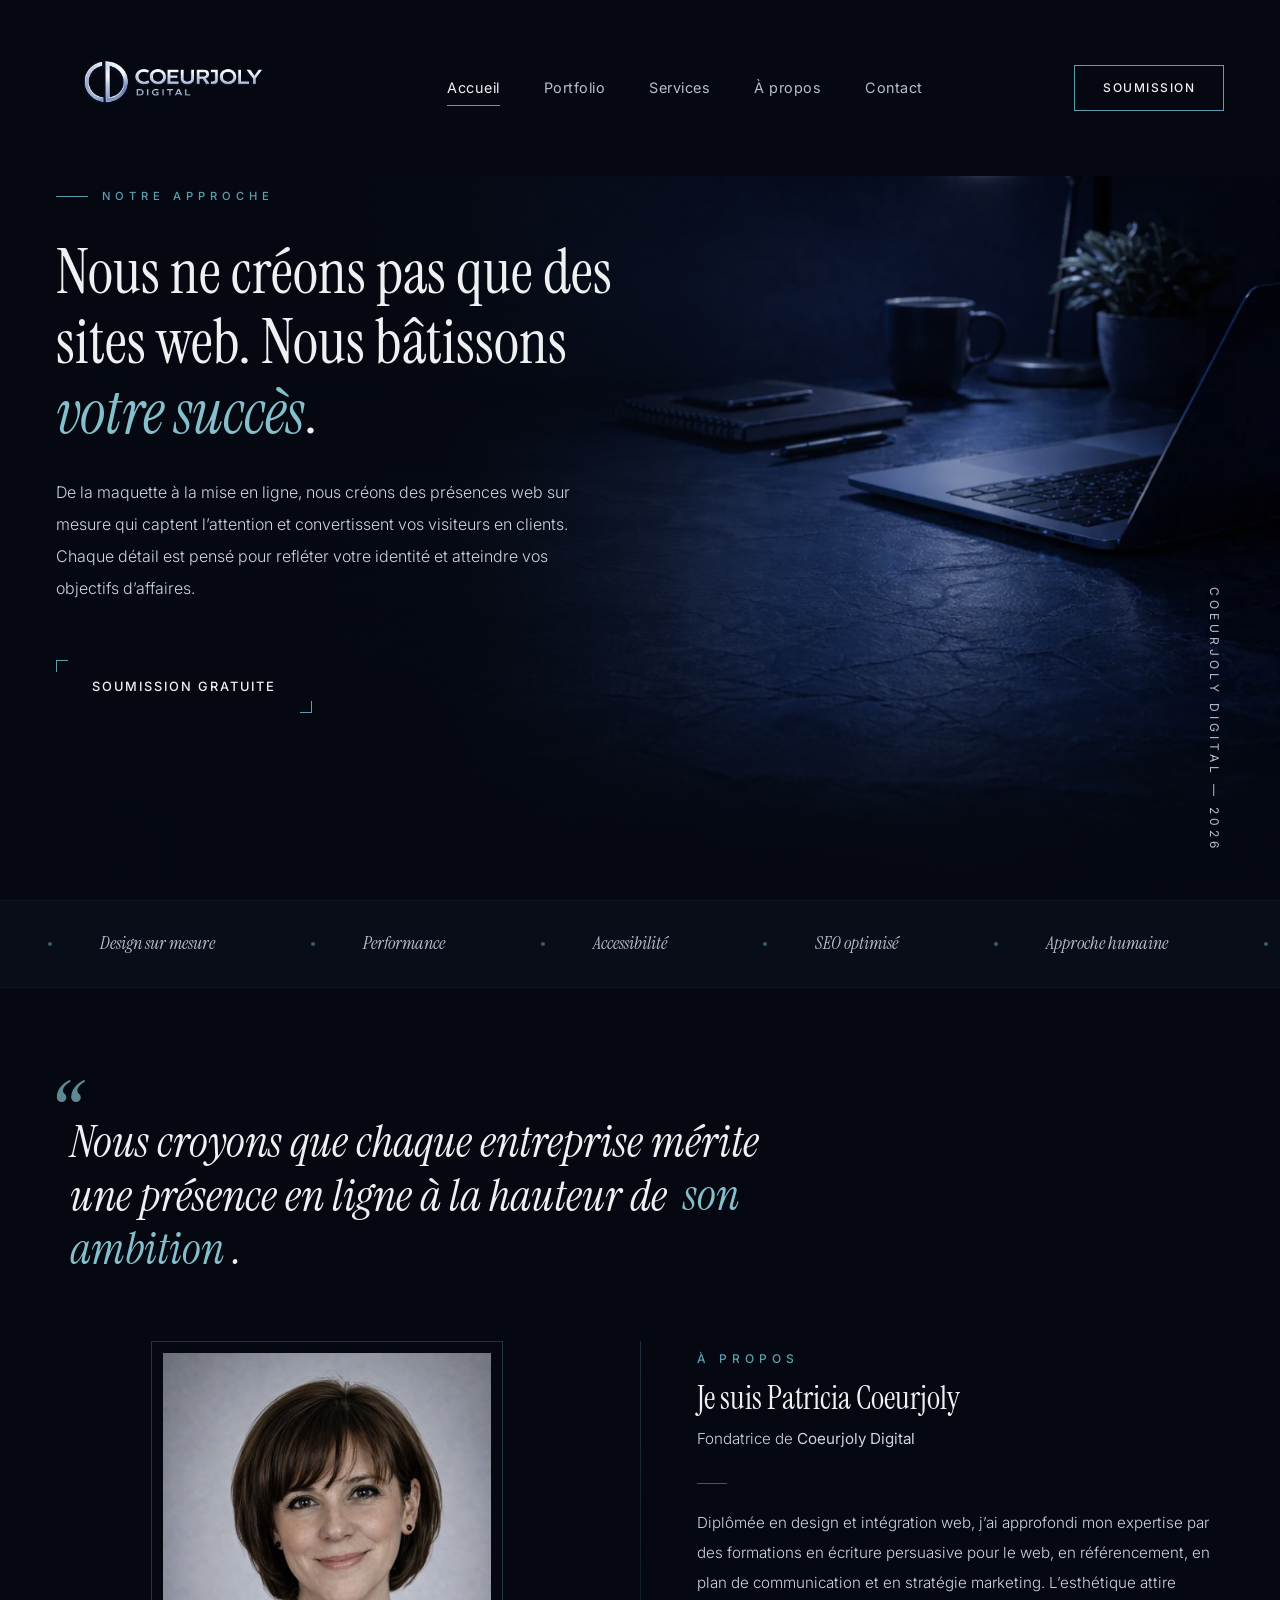
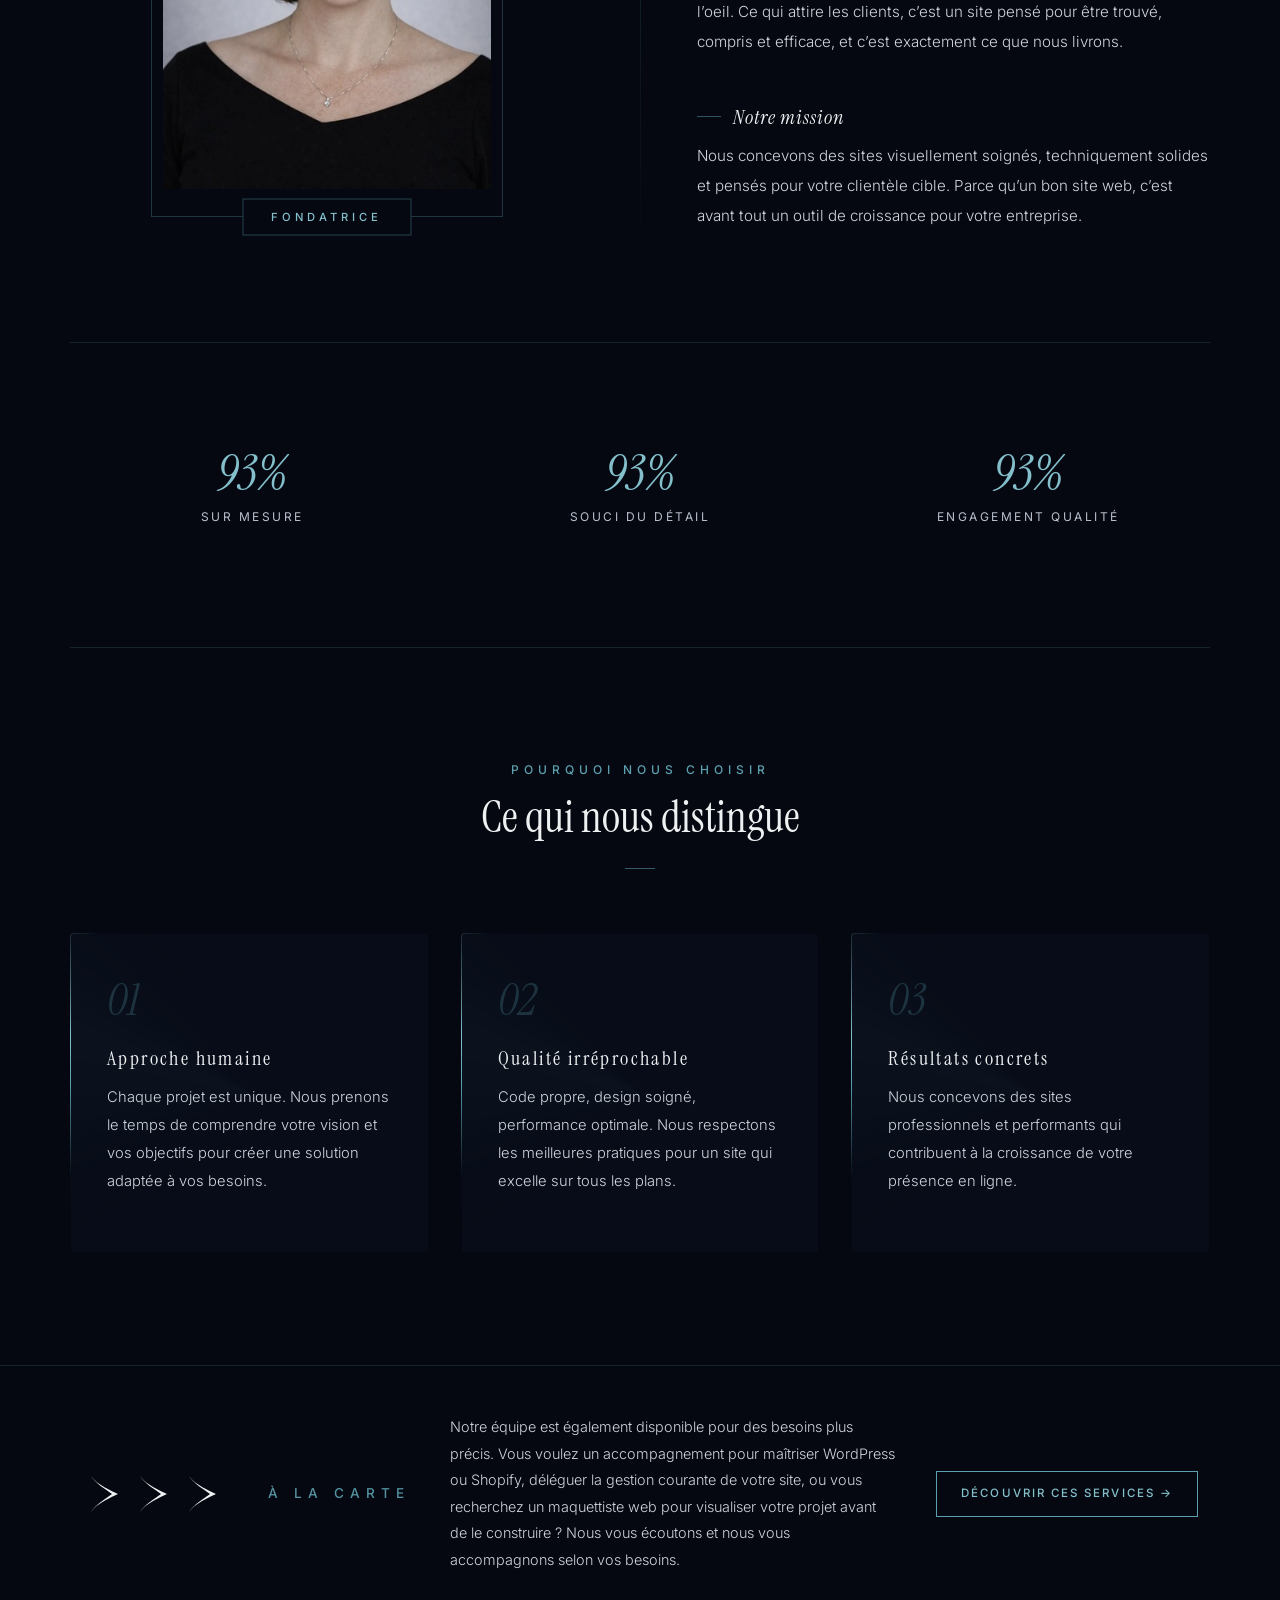
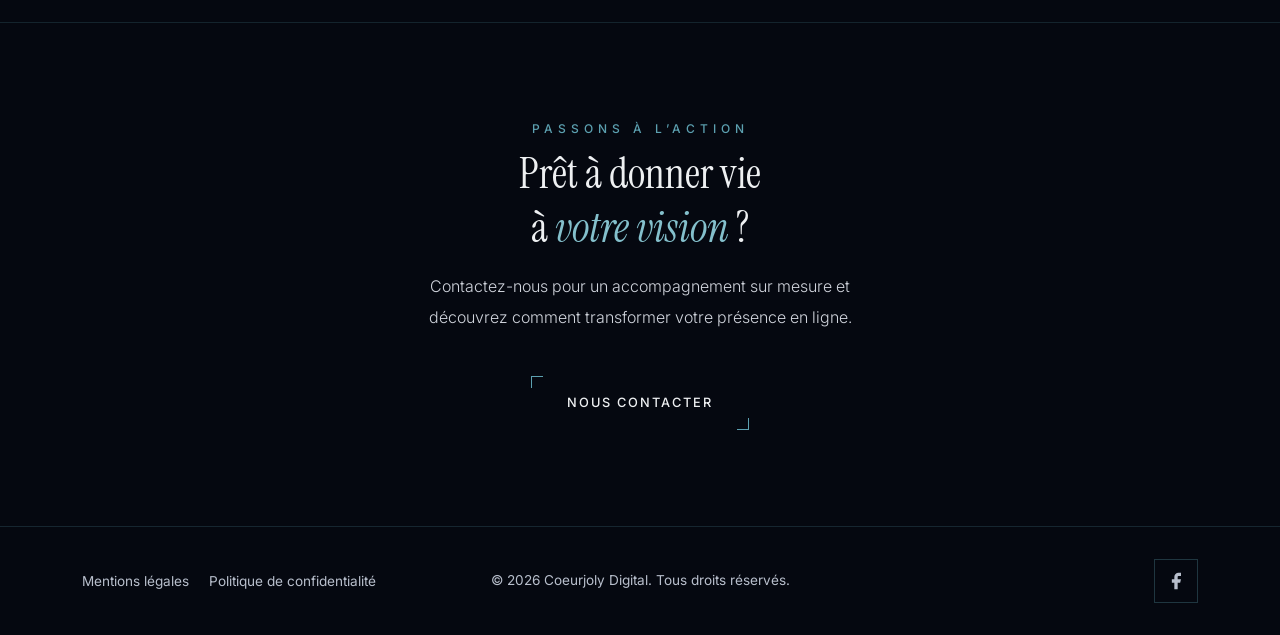
==== commit 91ec6dae: "test / correction" ====
--- a/index.html
+++ b/index.html
@@ -37,7 +37,7 @@
 <body>
   <a href="#main-content" class="skip-link visually-hidden-focusable">Aller au contenu principal</a>
 
-  <header class="topbar" role="banner">
+  <header class="topbar">
     <a class="topbar__logo" href="index.html" aria-label="Coeurjoly Digital &ndash; Accueil">
       <img src="assets/images/logo-couleur.webp" alt="Logo Coeurjoly Digital" width="400" height="134" fetchpriority="high">
     </a>
@@ -175,7 +175,7 @@
       </div>
     </section>
 
-    <section class="section--bg callout-ac" aria-label="Services &agrave; la carte" role="region">
+    <section class="section--bg callout-ac" aria-label="Services &agrave; la carte">
       <div class="container">
         <div class="callout-ac__inner rv">
           <div class="callout-ac__arrows" aria-hidden="true">
@@ -207,7 +207,7 @@
 
   </main>
 
-  <footer class="ft" role="contentinfo">
+  <footer class="ft">
     <div class="container">
       <div class="row align-items-center">
         <div class="col-md-4 mb-2 mb-md-0">
--- a/assets/css/styles.css
+++ b/assets/css/styles.css
@@ -135,8 +135,7 @@
 .hero__h1 i,
 .pagehero__h1 i,
 .cta-block__h i,
-.ct-cta__h i,
-.sm__legend i {
+.ct-cta__h i {
   font-style: italic;
   color: var(--accent-soft);
 }
@@ -404,16 +403,12 @@
   display: inline-block;
   padding: 1rem 2.25rem;
   color: var(--text);
-  background: transparent;
-  border: none;
   text-decoration: none;
-  font-family: var(--sans);
   font-size: 0.8rem;
   font-weight: 500;
   letter-spacing: 0.125rem;
   text-transform: uppercase;
   text-align: center;
-  cursor: pointer;
   transition: color 0.35s var(--ease);
 }
 
@@ -479,7 +474,7 @@
   right: 3.5rem;
   bottom: 3rem;
   z-index: 2;
-  font-size: 0.65rem;
+  font-size: 0.75rem;
   letter-spacing: 0.25rem;
   text-transform: uppercase;
   color: var(--text-muted);
@@ -530,7 +525,7 @@
 }
 
 .sec-tag {
-  font-size: 0.68rem;
+  font-size: 0.75rem;
   font-weight: 500;
   letter-spacing: 0.3125rem;
   text-transform: uppercase;
@@ -1394,7 +1389,7 @@
 
 .pf-card__cat {
   display: inline-block;
-  font-size: 0.68rem;
+  font-size: 0.75rem;
   font-weight: 500;
   letter-spacing: 0.25rem;
   text-transform: uppercase;
@@ -1640,7 +1635,7 @@
 }
 
 .ct__social-label {
-  font-size: 0.68rem;
+  font-size: 0.75rem;
   font-weight: 500;
   letter-spacing: 0.25rem;
   text-transform: uppercase;
@@ -1822,7 +1817,7 @@
 }
 
 .ct-cta__tag {
-  font-size: 0.68rem;
+  font-size: 0.75rem;
   font-weight: 500;
   letter-spacing: 0.3125rem;
   text-transform: uppercase;
@@ -2051,7 +2046,7 @@
 }
 
 .legal__nav-label {
-  font-size: 0.68rem;
+  font-size: 0.75rem;
   font-weight: 500;
   letter-spacing: 0.3125rem;
   text-transform: uppercase;
@@ -2138,8 +2133,6 @@
 .legal__h3 {
   font-size: 1.15rem;
   color: var(--text);
-  font-weight: 500;
-  letter-spacing: 0.06rem;
   margin-bottom: 0.85rem;
   display: flex;
   align-items: center;
@@ -2253,7 +2246,7 @@
 .sec-divider__label {
   position: relative;
   padding: 0.5rem 1.75rem;
-  font-size: 0.65rem;
+  font-size: 0.75rem;
   font-weight: 500;
   letter-spacing: 0.28rem;
   text-transform: uppercase;
@@ -2278,7 +2271,7 @@
 }
 
 .ac-label {
-  font-size: 0.68rem;
+  font-size: 0.75rem;
   font-weight: 500;
   letter-spacing: 0.3125rem;
   text-transform: uppercase;
@@ -2374,7 +2367,7 @@
 }
 
 .ac-card__badge {
-  font-size: 0.65rem;
+  font-size: 0.75rem;
   font-weight: 500;
   letter-spacing: 0.15rem;
   text-transform: uppercase;
@@ -2520,7 +2513,7 @@
 }
 
 .ct-choose__badge {
-  font-size: 0.68rem;
+  font-size: 0.75rem;
   font-weight: 500;
   letter-spacing: 0.3125rem;
   text-transform: uppercase;
@@ -2634,313 +2627,4 @@
   max-height: 60rem;
   opacity: 1;
   pointer-events: auto;
-}
-
-/* ============ Soumission ============ */
-.sm {
-  padding: 5rem 0 7rem;
-}
-
-.sm__wrap {
-  max-width: 52rem;
-  margin: 0 auto;
-}
-
-.sm__frame {
-  border: 0.0625rem solid rgba(92, 160, 176, 0.4);
-  background: var(--dark2);
-}
-
-.sm__form {
-  padding: 3.5rem 4rem 4rem;
-}
-
-/* Sections du formulaire */
-.sm__section {
-  padding: 0 0 0.5rem;
-}
-
-.sm__sec-tag {
-  margin-bottom: 0.5rem;
-}
-
-.sm__sec-h {
-  font-family: var(--serif);
-  font-size: 1.65rem;
-  font-weight: 400;
-  color: var(--text);
-  margin-bottom: 0.5rem;
-  line-height: 1.3;
-}
-
-.sm__sec-h i {
-  font-style: italic;
-  color: var(--accent-soft);
-}
-
-.sm__sec-sub {
-  font-size: 0.88rem;
-  color: var(--text-dim);
-  font-weight: 300;
-  line-height: 1.85;
-  margin-bottom: 2rem;
-}
-
-.sm__divider {
-  height: 0.0625rem;
-  background: var(--border);
-  margin: 2.75rem 0;
-}
-
-.sm__fields {
-  display: flex;
-  flex-direction: column;
-  gap: 0;
-}
-
-.sm__fields--row {
-  display: grid;
-  grid-template-columns: 1fr 1fr;
-  gap: 0 1.5rem;
-}
-
-/* Cases à cocher */
-.sm__checks {
-  display: grid;
-  grid-template-columns: 1fr 1fr;
-  gap: 0 1rem;
-  margin-top: 0.75rem;
-}
-
-.sm__check {
-  display: flex;
-  align-items: flex-start;
-  gap: 0.625rem;
-  cursor: pointer;
-  padding: 0.4rem 0;
-}
-
-.sm__check input[type="checkbox"] {
-  width: 0.875rem;
-  height: 0.875rem;
-  flex-shrink: 0;
-  margin-top: 0.2rem;
-  accent-color: var(--accent);
-  cursor: pointer;
-}
-
-.sm__check-text {
-  font-size: 0.84rem;
-  color: var(--text-dim);
-  font-weight: 300;
-  line-height: 1.55;
-}
-
-.sm__check--consent {
-  padding: 0.5rem 0;
-}
-
-.sm__check--consent .sm__check-text {
-  font-size: 0.8rem;
-  color: var(--text-muted);
-}
-
-.sm__check--consent .sm__check-text a {
-  color: var(--accent-soft);
-  text-decoration: none;
-  transition: color 0.3s;
-}
-
-.sm__check--consent .sm__check-text a:hover {
-  color: var(--text);
-}
-
-/* Boutons radio */
-.sm__radios {
-  display: flex;
-  flex-direction: column;
-  gap: 0.5rem;
-  margin-top: 0.75rem;
-  margin-bottom: 1rem;
-}
-
-.sm__radio {
-  display: flex;
-  align-items: center;
-  gap: 0.625rem;
-  cursor: pointer;
-  padding: 0.5rem 0.875rem;
-  border: 0.0625rem solid var(--border);
-  transition: border-color 0.3s var(--ease);
-  width: fit-content;
-  min-width: 14rem;
-}
-
-.sm__radio:has(input:checked) {
-  border-color: var(--accent);
-}
-
-.sm__radio:hover {
-  border-color: var(--border-hover);
-}
-
-.sm__radio input[type="radio"] {
-  width: 0.875rem;
-  height: 0.875rem;
-  accent-color: var(--accent);
-  cursor: pointer;
-  flex-shrink: 0;
-}
-
-.sm__radio-text {
-  font-size: 0.88rem;
-  color: var(--text-dim);
-  font-weight: 300;
-}
-
-/* Champ URL conditionnel */
-.sm__url-reveal {
-  display: none;
-  margin-top: 1rem;
-}
-
-.sm__url-reveal--on {
-  display: block;
-}
-
-/* Zone de texte */
-.sm__textarea {
-  min-height: 8rem;
-}
-
-/* État d'erreur */
-.sm__input--error {
-  border-color: #c0504d;
-  box-shadow: 0 0 0 0.1875rem rgba(192, 80, 77, 0.08);
-}
-
-/* Pied de formulaire */
-.sm__footer {
-  display: flex;
-  flex-direction: column;
-  align-items: flex-start;
-  gap: 1.25rem;
-  margin-top: 3rem;
-  padding-top: 2.5rem;
-  border-top: 0.0625rem solid var(--border);
-}
-
-.sm__footer-note {
-  font-size: 0.78rem;
-  color: var(--text-muted);
-  font-weight: 300;
-  letter-spacing: 0.02rem;
-  margin: 0;
-}
-
-.sm__submit {
-  position: relative;
-  font-size: 0.75rem;
-  padding: 0.875rem 2.25rem;
-  color: var(--text);
-  background: transparent;
-  border: 0.0625rem solid var(--accent);
-  font-family: var(--sans);
-  font-weight: 500;
-  letter-spacing: 0.09375rem;
-  text-transform: uppercase;
-  cursor: pointer;
-  overflow: hidden;
-  transition: color 0.35s var(--ease);
-  z-index: 1;
-}
-
-.sm__submit::before {
-  content: '';
-  position: absolute;
-  bottom: 0;
-  left: 0;
-  width: 100%;
-  height: 0;
-  background: var(--accent);
-  transition: height 0.35s var(--ease);
-  z-index: -1;
-}
-
-.sm__submit:hover {
-  color: var(--dark);
-}
-
-.sm__submit:hover::before {
-  height: 100%;
-}
-
-/* Message de confirmation */
-.sm__success {
-  display: none;
-  text-align: center;
-  padding: 5rem 3rem 6rem;
-}
-
-.sm__success--on {
-  display: block;
-}
-
-.sm__success-icon {
-  width: 3.25rem;
-  height: 3.25rem;
-  color: var(--accent);
-  margin: 0 auto 1.75rem;
-  display: flex;
-  align-items: center;
-  justify-content: center;
-}
-
-.sm__success-icon svg {
-  width: 100%;
-  height: 100%;
-}
-
-.sm__success-h {
-  font-family: var(--serif);
-  font-size: 2rem;
-  color: var(--text);
-  margin-bottom: 1rem;
-  font-weight: 400;
-}
-
-.sm__success-p {
-  font-size: 0.92rem;
-  color: var(--text-dim);
-  font-weight: 300;
-  line-height: 1.9;
-  max-width: 28rem;
-  margin: 0 auto 2.5rem;
-}
-
-.sm__success-recap {
-  background: rgba(92, 160, 176, 0.05);
-  border: 0.0625rem solid var(--border);
-  padding: 1.5rem 2rem;
-  text-align: left;
-  margin: 0 auto 3rem;
-  max-width: 32rem;
-  width: 100%;
-}
-
-.sm__success-recap p {
-  font-size: 0.82rem;
-  color: var(--text-dim);
-  font-weight: 300;
-  line-height: 1.7;
-  margin: 0 0 0.4rem;
-}
-
-.sm__success-recap p:last-child {
-  margin: 0;
-}
-
-.sm__success-recap strong {
-  color: var(--accent-soft);
-  font-weight: 500;
 }
